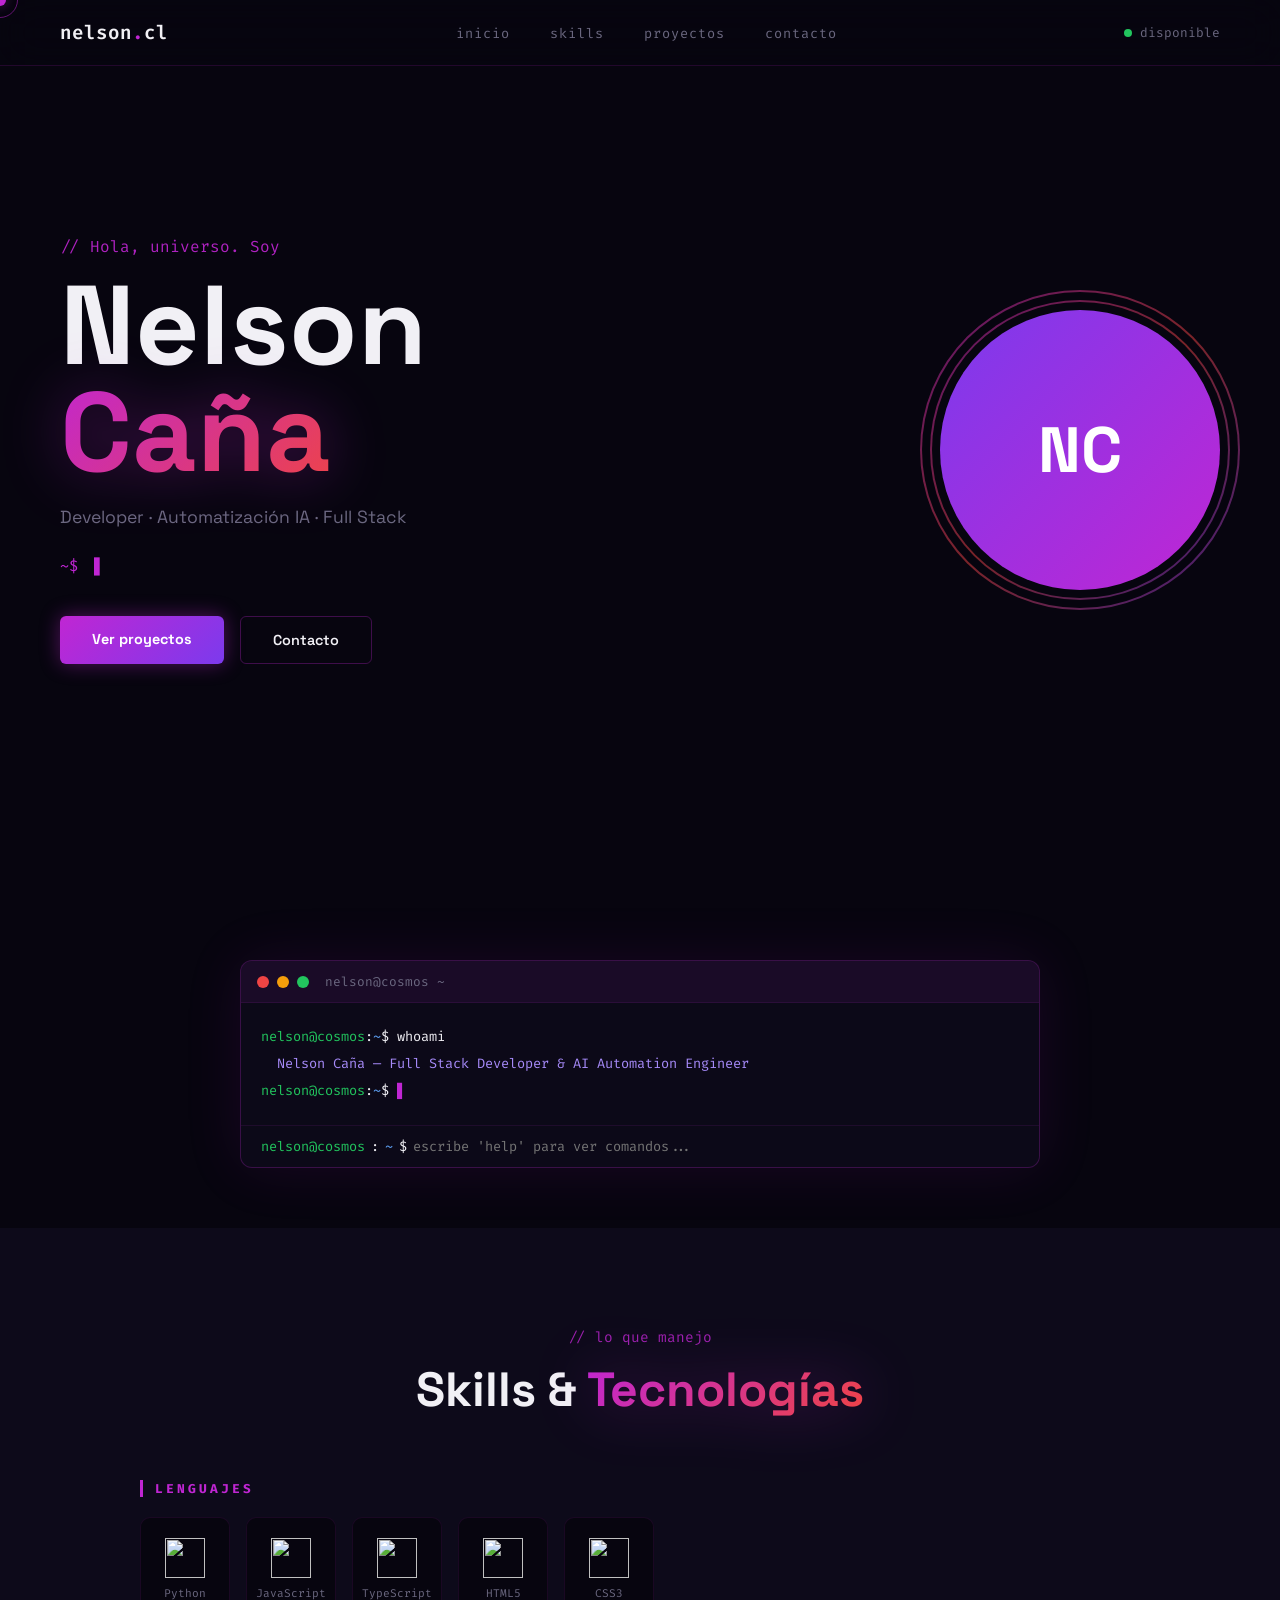
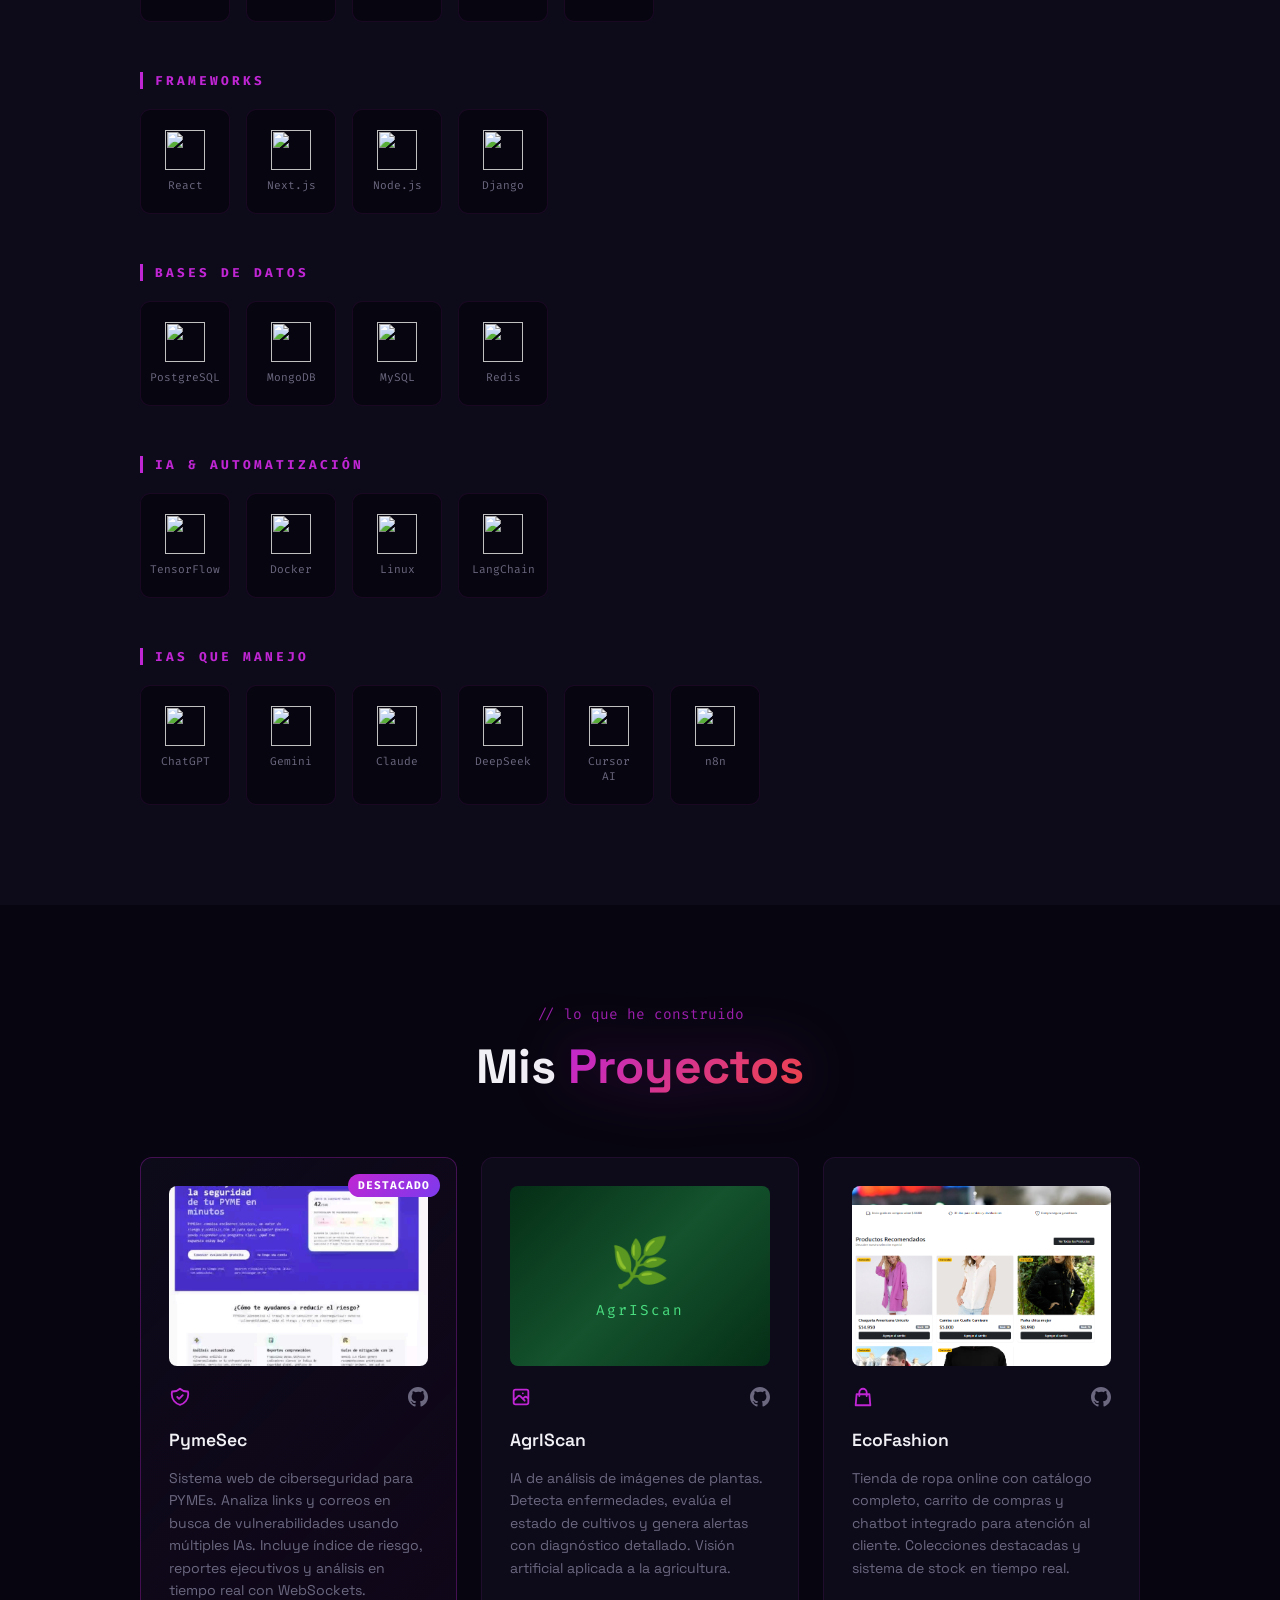
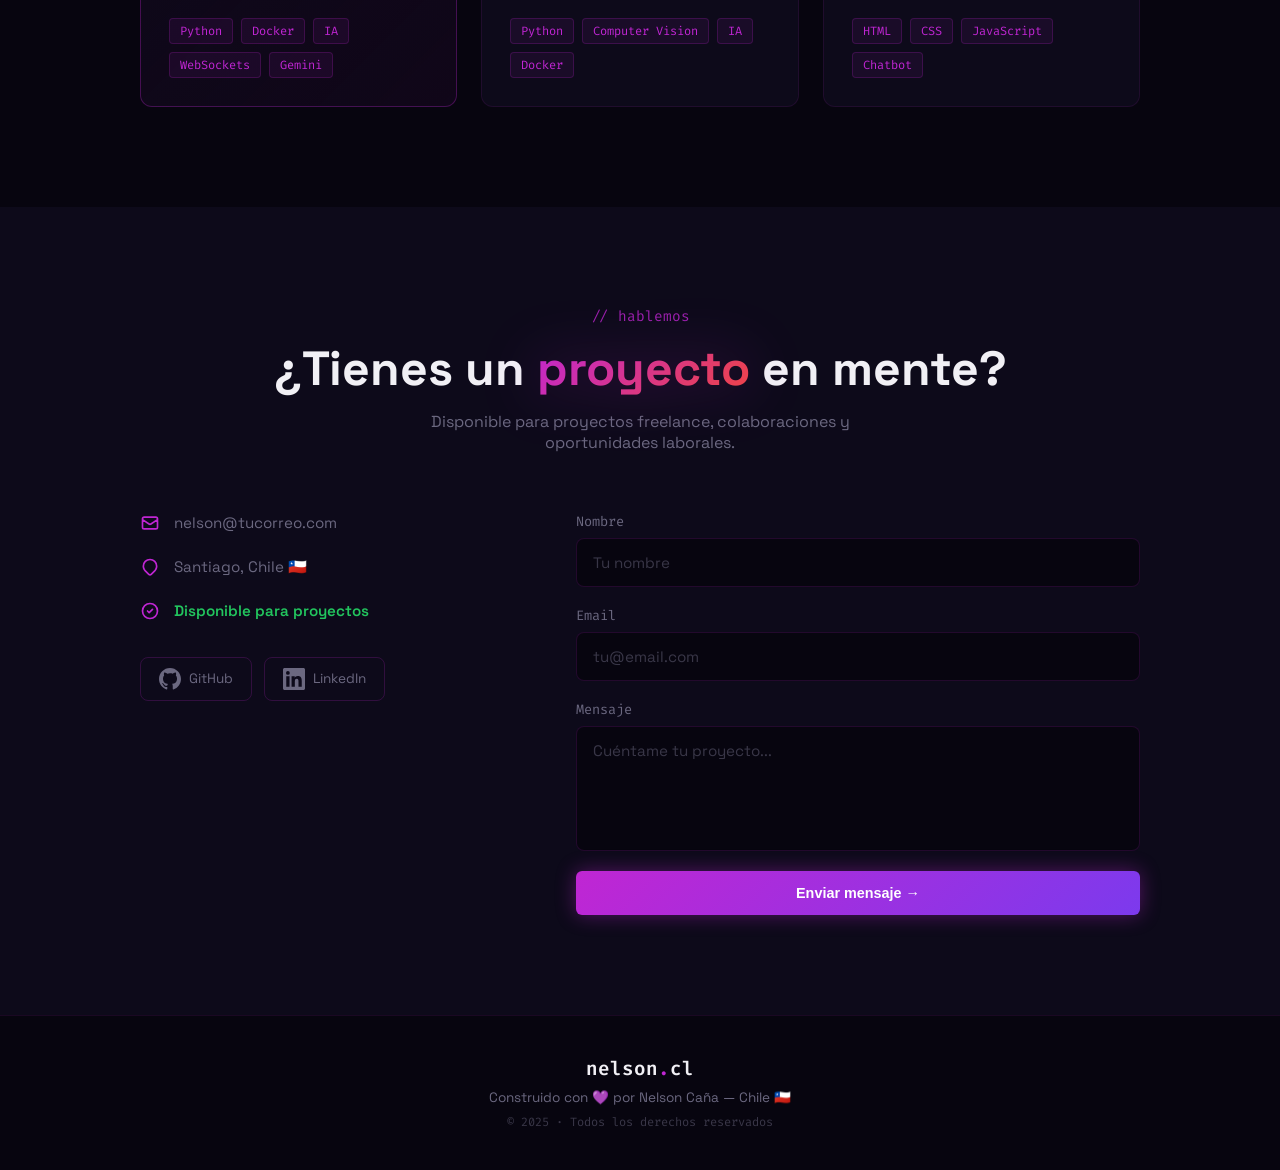
==== index.html @ f606e5f4 "añadí sección de IAs" ====
<!DOCTYPE html>
<html lang="es">
<head>
  <meta charset="UTF-8">
  <meta name="viewport" content="width=device-width, initial-scale=1.0">
  <title>Nelson Caña | Developer</title>
  <link rel="stylesheet" href="style.css">
  <link rel="preconnect" href="https://fonts.googleapis.com">
  <link href="https://fonts.googleapis.com/css2?family=Fira+Code:wght@300;400;500;600&family=Space+Grotesk:wght@300;400;600;700&display=swap" rel="stylesheet">
  <!-- Three.js para partículas 3D -->
  <script src="https://cdnjs.cloudflare.com/ajax/libs/three.js/r128/three.min.js"></script>
</head>
<body>

  <!-- CURSOR PERSONALIZADO -->
  <div id="cursor"></div>
  <div id="cursor-follower"></div>

  <!-- CANVAS 3D FONDO -->
  <canvas id="bg-canvas"></canvas>

  <!-- NAVBAR -->
  <nav id="navbar">
    <span class="logo">nelson<span class="accent">.</span>cl</span>
    <ul>
      <li><a href="#inicio">inicio</a></li>
      <li><a href="#skills">skills</a></li>
      <li><a href="#proyectos">proyectos</a></li>
      <li><a href="#contacto">contacto</a></li>
    </ul>
    <div class="nav-status">
      <span class="status-dot"></span>
      <span>disponible</span>
    </div>
  </nav>

  <!-- HERO -->
  <section id="inicio">
    <div class="hero-content">
      <p class="saludo">// Hola, universo. Soy</p>
      <h1>Nelson<br><span class="highlight">Caña</span></h1>
      <p class="descripcion">Developer · Automatización IA · Full Stack</p>
      <div class="terminal-text">
        <span class="prompt">~$</span>
        <span id="typed"></span>
        <span class="cursor-blink">▋</span>
      </div>
      <div class="hero-btns">
        <a href="#proyectos" class="btn-primary">Ver proyectos</a>
        <a href="#contacto" class="btn-secondary">Contacto</a>
      </div>
    </div>
    <div class="hero-visual">
      <div class="foto-container">
        <div class="foto-ring"></div>
        <div class="foto-ring ring2"></div>
        <img src="foto.jpg" alt="Nelson Caña" class="foto-perfil" onerror="this.style.display='none'; document.querySelector('.foto-placeholder').style.display='flex'">
        <div class="foto-placeholder">NC</div>
      </div>
    </div>
  </section>

  <!-- TERMINAL -->
  <section id="terminal-section">
    <div class="terminal-window">
      <div class="terminal-bar">
        <span class="t-btn red"></span>
        <span class="t-btn yellow"></span>
        <span class="t-btn green"></span>
        <span class="t-title">nelson@cosmos ~ </span>
      </div>
      <div class="terminal-body" id="terminal-output">
        <p><span class="t-green">nelson@cosmos</span><span class="t-white">:</span><span class="t-blue">~</span><span class="t-white">$</span> whoami</p>
        <p class="t-response">Nelson Caña — Full Stack Developer & AI Automation Engineer</p>
        <p><span class="t-green">nelson@cosmos</span><span class="t-white">:</span><span class="t-blue">~</span><span class="t-white">$</span> <span id="terminal-typed"></span><span class="cursor-blink">▋</span></p>
      </div>
      <div class="terminal-input-row">
        <span class="t-green">nelson@cosmos</span><span class="t-white">:</span><span class="t-blue">~</span><span class="t-white">$</span>
        <input type="text" id="terminal-input" placeholder="escribe 'help' para ver comandos..." autocomplete="off">
      </div>
    </div>
  </section>

  <!-- SKILLS -->
  <section id="skills">
    <div class="section-header">
      <p class="section-tag">// lo que manejo</p>
      <h2>Skills & <span class="highlight">Tecnologías</span></h2>
    </div>
    <div class="skills-container">
      <div class="skill-category">
        <h3>Lenguajes</h3>
        <div class="skills-grid">
          <div class="skill-item"><img src="https://cdn.jsdelivr.net/gh/devicons/devicon/icons/python/python-original.svg"><span>Python</span></div>
          <div class="skill-item"><img src="https://cdn.jsdelivr.net/gh/devicons/devicon/icons/javascript/javascript-original.svg"><span>JavaScript</span></div>
          <div class="skill-item"><img src="https://cdn.jsdelivr.net/gh/devicons/devicon/icons/typescript/typescript-original.svg"><span>TypeScript</span></div>
          <div class="skill-item"><img src="https://cdn.jsdelivr.net/gh/devicons/devicon/icons/html5/html5-original.svg"><span>HTML5</span></div>
          <div class="skill-item"><img src="https://cdn.jsdelivr.net/gh/devicons/devicon/icons/css3/css3-original.svg"><span>CSS3</span></div>
        </div>
      </div>
      <div class="skill-category">
        <h3>Frameworks</h3>
        <div class="skills-grid">
          <div class="skill-item"><img src="https://cdn.jsdelivr.net/gh/devicons/devicon/icons/react/react-original.svg"><span>React</span></div>
          <div class="skill-item"><img src="https://cdn.jsdelivr.net/gh/devicons/devicon/icons/nextjs/nextjs-original.svg"><span>Next.js</span></div>
          <div class="skill-item"><img src="https://cdn.jsdelivr.net/gh/devicons/devicon/icons/nodejs/nodejs-original.svg"><span>Node.js</span></div>
          <div class="skill-item"><img src="https://cdn.jsdelivr.net/gh/devicons/devicon/icons/django/django-plain.svg"><span>Django</span></div>
        </div>
      </div>
      <div class="skill-category">
        <h3>Bases de Datos</h3>
        <div class="skills-grid">
          <div class="skill-item"><img src="https://cdn.jsdelivr.net/gh/devicons/devicon/icons/postgresql/postgresql-original.svg"><span>PostgreSQL</span></div>
          <div class="skill-item"><img src="https://cdn.jsdelivr.net/gh/devicons/devicon/icons/mongodb/mongodb-original.svg"><span>MongoDB</span></div>
          <div class="skill-item"><img src="https://cdn.jsdelivr.net/gh/devicons/devicon/icons/mysql/mysql-original.svg"><span>MySQL</span></div>
          <div class="skill-item"><img src="https://cdn.jsdelivr.net/gh/devicons/devicon/icons/redis/redis-original.svg"><span>Redis</span></div>
        </div>
      </div>
      <div class="skill-category">
        <h3>IA & Automatización</h3>
        <div class="skills-grid">
          <div class="skill-item">
            <img src="https://cdn.jsdelivr.net/gh/devicons/devicon/icons/tensorflow/tensorflow-original.svg">
            <span>TensorFlow</span>
          </div>
          <div class="skill-item">
            <img src="https://cdn.jsdelivr.net/gh/devicons/devicon/icons/docker/docker-original.svg">
            <span>Docker</span>
          </div>
          <div class="skill-item">
            <img src="https://cdn.jsdelivr.net/gh/devicons/devicon/icons/linux/linux-original.svg">
            <span>Linux</span>
          </div>
          <div class="skill-item">
            <img src="https://cdn.jsdelivr.net/gh/devicons/devicon/icons/python/python-original.svg">
            <span>LangChain</span>
          </div>
        </div>
      </div>

      <div class="skill-category">
        <h3>IAs que manejo</h3>
        <div class="skills-grid">
          <div class="skill-item">
            <img src="https://upload.wikimedia.org/wikipedia/commons/0/04/ChatGPT_logo.svg">
            <span>ChatGPT</span>
          </div>
          <div class="skill-item">
            <img src="https://upload.wikimedia.org/wikipedia/commons/8/8a/Google_Gemini_logo.svg">
            <span>Gemini</span>
          </div>
          <div class="skill-item">
            <img src="https://upload.wikimedia.org/wikipedia/commons/7/78/Anthropic_logo.svg">
            <span>Claude</span>
          </div>
          <div class="skill-item">
            <img src="https://upload.wikimedia.org/wikipedia/commons/e/ec/DeepSeek_logo.svg">
            <span>DeepSeek</span>
          </div>
          <div class="skill-item">
            <img src="https://cdn.jsdelivr.net/gh/devicons/devicon/icons/python/python-original.svg">
            <span>Cursor AI</span>
          </div>
          <div class="skill-item">
            <img src="https://cdn.jsdelivr.net/gh/devicons/devicon/icons/python/python-original.svg">
            <span>n8n</span>
          </div>
        </div>
      </div>
    </div>
  </section>

  <!-- PROYECTOS -->
  <section id="proyectos">
    <div class="section-header">
      <p class="section-tag">// lo que he construido</p>
      <h2>Mis <span class="highlight">Proyectos</span></h2>
    </div>
    <div class="proyectos-grid">

      <!-- PYMESEC -->
      <div class="proyecto-card featured">
        <div class="proyecto-preview">
          <img src="pymesec.png" alt="PymeSec preview">
          <div class="preview-overlay">
            <span>🔒 Ciberseguridad · IA</span>
          </div>
        </div>
        <div class="proyecto-badge">Destacado</div>
        <div class="proyecto-top">
          <div class="proyecto-icons">
            <svg xmlns="http://www.w3.org/2000/svg" width="22" height="22" fill="none" viewBox="0 0 24 24" stroke="currentColor"><path stroke-linecap="round" stroke-linejoin="round" stroke-width="2" d="M9 12l2 2 4-4m5.618-4.016A11.955 11.955 0 0112 2.944a11.955 11.955 0 01-8.618 3.04A12.02 12.02 0 003 9c0 5.591 3.824 10.29 9 11.622 5.176-1.332 9-6.03 9-11.622 0-1.042-.133-2.052-.382-3.016z"/></svg>
          </div>
          <div class="proyecto-links">
            <a href="https://github.com/NelsonCana/Proyecto-PYME-s-Final" target="_blank" title="GitHub">
              <svg xmlns="http://www.w3.org/2000/svg" width="20" height="20" fill="currentColor" viewBox="0 0 24 24"><path d="M12 0C5.37 0 0 5.37 0 12c0 5.3 3.438 9.8 8.205 11.385.6.113.82-.258.82-.577v-2.165c-3.338.726-4.033-1.416-4.033-1.416-.546-1.387-1.333-1.756-1.333-1.756-1.089-.745.083-.729.083-.729 1.205.084 1.839 1.237 1.839 1.237 1.07 1.834 2.807 1.304 3.492.997.107-.775.418-1.305.762-1.604-2.665-.305-5.467-1.334-5.467-5.931 0-1.311.469-2.381 1.236-3.221-.124-.303-.535-1.524.117-3.176 0 0 1.008-.322 3.301 1.23A11.509 11.509 0 0112 5.803c1.02.005 2.047.138 3.006.404 2.291-1.552 3.297-1.23 3.297-1.23.653 1.653.242 2.874.118 3.176.77.84 1.235 1.911 1.235 3.221 0 4.609-2.807 5.624-5.479 5.929.43.372.823 1.102.823 2.222v3.293c0 .319.192.694.801.576C20.566 21.797 24 17.3 24 12c0-6.63-5.37-12-12-12z"/></svg>
            </a>
          </div>
        </div>
        <h3 class="proyecto-titulo">PymeSec</h3>
        <p class="proyecto-desc">Sistema web de ciberseguridad para PYMEs. Analiza links y correos en busca de vulnerabilidades usando múltiples IAs. Incluye índice de riesgo, reportes ejecutivos y análisis en tiempo real con WebSockets.</p>
        <div class="proyecto-tags">
          <span>Python</span>
          <span>Docker</span>
          <span>IA</span>
          <span>WebSockets</span>
          <span>Gemini</span>
        </div>
      </div>

      <!-- AGRISCAN -->
      <div class="proyecto-card">
        <div class="proyecto-preview agriscan-preview">
          <div class="preview-placeholder">
            <span>🌿</span>
            <p>AgrIScan</p>
          </div>
        </div>
        <div class="proyecto-top">
          <div class="proyecto-icons">
            <svg xmlns="http://www.w3.org/2000/svg" width="22" height="22" fill="none" viewBox="0 0 24 24" stroke="currentColor"><path stroke-linecap="round" stroke-linejoin="round" stroke-width="2" d="M4 16l4.586-4.586a2 2 0 012.828 0L16 16m-2-2l1.586-1.586a2 2 0 012.828 0L20 14m-6-6h.01M6 20h12a2 2 0 002-2V6a2 2 0 00-2-2H6a2 2 0 00-2 2v12a2 2 0 002 2z"/></svg>
          </div>
          <div class="proyecto-links">
            <a href="https://github.com/NelsonCana" target="_blank" title="GitHub">
              <svg xmlns="http://www.w3.org/2000/svg" width="20" height="20" fill="currentColor" viewBox="0 0 24 24"><path d="M12 0C5.37 0 0 5.37 0 12c0 5.3 3.438 9.8 8.205 11.385.6.113.82-.258.82-.577v-2.165c-3.338.726-4.033-1.416-4.033-1.416-.546-1.387-1.333-1.756-1.333-1.756-1.089-.745.083-.729.083-.729 1.205.084 1.839 1.237 1.839 1.237 1.07 1.834 2.807 1.304 3.492.997.107-.775.418-1.305.762-1.604-2.665-.305-5.467-1.334-5.467-5.931 0-1.311.469-2.381 1.236-3.221-.124-.303-.535-1.524.117-3.176 0 0 1.008-.322 3.301 1.23A11.509 11.509 0 0112 5.803c1.02.005 2.047.138 3.006.404 2.291-1.552 3.297-1.23 3.297-1.23.653 1.653.242 2.874.118 3.176.77.84 1.235 1.911 1.235 3.221 0 4.609-2.807 5.624-5.479 5.929.43.372.823 1.102.823 2.222v3.293c0 .319.192.694.801.576C20.566 21.797 24 17.3 24 12c0-6.63-5.37-12-12-12z"/></svg>
            </a>
          </div>
        </div>
        <h3 class="proyecto-titulo">AgrIScan</h3>
        <p class="proyecto-desc">IA de análisis de imágenes de plantas. Detecta enfermedades, evalúa el estado de cultivos y genera alertas con diagnóstico detallado. Visión artificial aplicada a la agricultura.</p>
        <div class="proyecto-tags">
          <span>Python</span>
          <span>Computer Vision</span>
          <span>IA</span>
          <span>Docker</span>
        </div>
      </div>

      <!-- FASHION -->
      <div class="proyecto-card">
        <div class="proyecto-preview">
          <img src="fashion.png" alt="Fashion preview">
          <div class="preview-overlay">
            <span>👗 E-commerce · Chatbot</span>
          </div>
        </div>
        <div class="proyecto-top">
          <div class="proyecto-icons">
            <svg xmlns="http://www.w3.org/2000/svg" width="22" height="22" fill="none" viewBox="0 0 24 24" stroke="currentColor"><path stroke-linecap="round" stroke-linejoin="round" stroke-width="2" d="M16 11V7a4 4 0 00-8 0v4M5 9h14l1 12H4L5 9z"/></svg>
          </div>
          <div class="proyecto-links">
            <a href="https://github.com/Tote240/ECOFASHION_BACKEND" target="_blank" title="GitHub">
              <svg xmlns="http://www.w3.org/2000/svg" width="20" height="20" fill="currentColor" viewBox="0 0 24 24"><path d="M12 0C5.37 0 0 5.37 0 12c0 5.3 3.438 9.8 8.205 11.385.6.113.82-.258.82-.577v-2.165c-3.338.726-4.033-1.416-4.033-1.416-.546-1.387-1.333-1.756-1.333-1.756-1.089-.745.083-.729.083-.729 1.205.084 1.839 1.237 1.839 1.237 1.07 1.834 2.807 1.304 3.492.997.107-.775.418-1.305.762-1.604-2.665-.305-5.467-1.334-5.467-5.931 0-1.311.469-2.381 1.236-3.221-.124-.303-.535-1.524.117-3.176 0 0 1.008-.322 3.301 1.23A11.509 11.509 0 0112 5.803c1.02.005 2.047.138 3.006.404 2.291-1.552 3.297-1.23 3.297-1.23.653 1.653.242 2.874.118 3.176.77.84 1.235 1.911 1.235 3.221 0 4.609-2.807 5.624-5.479 5.929.43.372.823 1.102.823 2.222v3.293c0 .319.192.694.801.576C20.566 21.797 24 17.3 24 12c0-6.63-5.37-12-12-12z"/></svg>
            </a>
          </div>
        </div>
        <h3 class="proyecto-titulo">EcoFashion</h3>
        <p class="proyecto-desc">Tienda de ropa online con catálogo completo, carrito de compras y chatbot integrado para atención al cliente. Colecciones destacadas y sistema de stock en tiempo real.</p>
        <div class="proyecto-tags">
          <span>HTML</span>
          <span>CSS</span>
          <span>JavaScript</span>
          <span>Chatbot</span>
        </div>
      </div>

    </div>
  </section>

  <!-- CONTACTO -->
  <section id="contacto">
    <div class="section-header">
      <p class="section-tag">// hablemos</p>
      <h2>¿Tienes un <span class="highlight">proyecto</span> en mente?</h2>
      <p class="contacto-sub">Disponible para proyectos freelance, colaboraciones y oportunidades laborales.</p>
    </div>
    <div class="contacto-container">
      <div class="contacto-info">
        <div class="contacto-item">
          <svg xmlns="http://www.w3.org/2000/svg" width="20" height="20" fill="none" viewBox="0 0 24 24" stroke="currentColor"><path stroke-linecap="round" stroke-linejoin="round" stroke-width="2" d="M3 8l7.89 5.26a2 2 0 002.22 0L21 8M5 19h14a2 2 0 002-2V7a2 2 0 00-2-2H5a2 2 0 00-2 2v10a2 2 0 002 2z"/></svg>
          <span>nelson@tucorreo.com</span>
        </div>
        <div class="contacto-item">
          <svg xmlns="http://www.w3.org/2000/svg" width="20" height="20" fill="none" viewBox="0 0 24 24" stroke="currentColor"><path stroke-linecap="round" stroke-linejoin="round" stroke-width="2" d="M17.657 16.657L13.414 20.9a1.998 1.998 0 01-2.827 0l-4.244-4.243a8 8 0 1111.314 0z"/></svg>
          <span>Santiago, Chile 🇨🇱</span>
        </div>
        <div class="contacto-item">
          <svg xmlns="http://www.w3.org/2000/svg" width="20" height="20" fill="none" viewBox="0 0 24 24" stroke="currentColor"><path stroke-linecap="round" stroke-linejoin="round" stroke-width="2" d="M9 12l2 2 4-4m6 2a9 9 0 11-18 0 9 9 0 0118 0z"/></svg>
          <span class="disponible">Disponible para proyectos</span>
        </div>
        <div class="redes-sociales">
          <a href="https://github.com/NelsonCana" target="_blank" class="red-social">
            <svg xmlns="http://www.w3.org/2000/svg" width="22" height="22" fill="currentColor" viewBox="0 0 24 24"><path d="M12 0C5.37 0 0 5.37 0 12c0 5.3 3.438 9.8 8.205 11.385.6.113.82-.258.82-.577v-2.165c-3.338.726-4.033-1.416-4.033-1.416-.546-1.387-1.333-1.756-1.333-1.756-1.089-.745.083-.729.083-.729 1.205.084 1.839 1.237 1.839 1.237 1.07 1.834 2.807 1.304 3.492.997.107-.775.418-1.305.762-1.604-2.665-.305-5.467-1.334-5.467-5.931 0-1.311.469-2.381 1.236-3.221-.124-.303-.535-1.524.117-3.176 0 0 1.008-.322 3.301 1.23A11.509 11.509 0 0 1 12 5.803c1.02.005 2.047.138 3.006.404 2.291-1.552 3.297-1.23 3.297-1.23.653 1.653.242 2.874.118 3.176.77.84 1.235 1.911 1.235 3.221 0 4.609-2.807 5.624-5.479 5.929.43.372.823 1.102.823 2.222v3.293c0 .319.192.694.801.576C20.566 21.797 24 17.3 24 12c0-6.63-5.37-12-12-12z"/></svg>
            GitHub
          </a>
          <a href="https://www.linkedin.com/in/nelson-caña" target="_blank" class="red-social">
            <svg xmlns="http://www.w3.org/2000/svg" width="22" height="22" fill="currentColor" viewBox="0 0 24 24"><path d="M20.447 20.452h-3.554v-5.569c0-1.328-.027-3.037-1.852-3.037-1.853 0-2.136 1.445-2.136 2.939v5.667H9.351V9h3.414v1.561h.046c.477-.9 1.637-1.85 3.37-1.85 3.601 0 4.267 2.37 4.267 5.455v6.286zM5.337 7.433a2.062 2.062 0 0 1-2.063-2.065 2.064 2.064 0 1 1 2.063 2.065zm1.782 13.019H3.555V9h3.564v11.452zM22.225 0H1.771C.792 0 0 .774 0 1.729v20.542C0 23.227.792 24 1.771 24h20.451C23.2 24 24 23.227 24 22.271V1.729C24 .774 23.2 0 22.222 0h.003z"/></svg>
            LinkedIn
          </a>
        </div>
      </div>
      <form class="contacto-form" onsubmit="enviarFormulario(event)">
        <div class="form-group">
          <label>Nombre</label>
          <input type="text" placeholder="Tu nombre" required>
        </div>
        <div class="form-group">
          <label>Email</label>
          <input type="email" placeholder="tu@email.com" required>
        </div>
        <div class="form-group">
          <label>Mensaje</label>
          <textarea placeholder="Cuéntame tu proyecto..." rows="5" required></textarea>
        </div>
        <button type="submit" class="btn-primary">Enviar mensaje →</button>
      </form>
    </div>
  </section>

  <!-- FOOTER -->
  <footer>
    <div class="footer-content">
      <span class="logo">nelson<span class="accent">.</span>cl</span>
      <p>Construido con 💜 por Nelson Caña — Chile 🇨🇱</p>
      <p class="footer-copy">© 2025 · Todos los derechos reservados</p>
    </div>
  </footer>

  <script src="script.js"></script>
</body>
</html>
---- style.css ----
* { margin: 0; padding: 0; box-sizing: border-box; }

:root {
  --bg: #07050f;
  --bg2: #0d0a1a;
  --accent: #c026d3;
  --accent2: #ef4444;
  --accent3: #7c3aed;
  --glow: rgba(192, 38, 211, 0.4);
  --glow2: rgba(239, 68, 68, 0.3);
  --text: #f1f0f5;
  --text-dim: #6b6880;
  --font-code: 'Fira Code', monospace;
  --font-main: 'Space Grotesk', sans-serif;
}

/* CURSOR */
body { cursor: none; }
#cursor {
  width: 12px; height: 12px;
  background: var(--accent);
  border-radius: 50%;
  position: fixed; pointer-events: none; z-index: 9999;
  transform: translate(-50%, -50%);
  transition: transform 0.1s, background 0.3s;
  box-shadow: 0 0 12px var(--glow);
}
#cursor-follower {
  width: 36px; height: 36px;
  border: 1px solid var(--accent);
  border-radius: 50%;
  position: fixed; pointer-events: none; z-index: 9998;
  transform: translate(-50%, -50%);
  transition: all 0.15s ease;
  opacity: 0.5;
}
a:hover ~ #cursor, button:hover ~ #cursor { transform: translate(-50%,-50%) scale(2); }

/* CANVAS 3D */
#bg-canvas {
  position: fixed; top: 0; left: 0;
  width: 100%; height: 100%;
  z-index: 0; pointer-events: none;
}

body {
  background: var(--bg);
  color: var(--text);
  font-family: var(--font-main);
  overflow-x: hidden;
}

/* NAVBAR */
#navbar {
  position: fixed; top: 0; width: 100%;
  padding: 20px 60px;
  display: flex; justify-content: space-between; align-items: center;
  background: rgba(7, 5, 15, 0.8);
  backdrop-filter: blur(20px);
  border-bottom: 1px solid rgba(192, 38, 211, 0.15);
  z-index: 100;
}
.logo {
  font-family: var(--font-code);
  font-size: 1.2rem; color: var(--text); font-weight: 600;
}
.accent { color: var(--accent); }
#navbar ul { list-style: none; display: flex; gap: 40px; }
#navbar ul a {
  color: var(--text-dim); text-decoration: none;
  font-size: 0.85rem; font-family: var(--font-code);
  transition: color 0.3s; letter-spacing: 1px;
}
#navbar ul a:hover { color: var(--accent); }
.nav-status { display: flex; align-items: center; gap: 8px; font-size: 0.8rem; color: var(--text-dim); font-family: var(--font-code); }
.status-dot {
  width: 8px; height: 8px; background: #22c55e;
  border-radius: 50%; animation: pulse-dot 2s infinite;
}
@keyframes pulse-dot {
  0%, 100% { box-shadow: 0 0 0 0 rgba(34,197,94,0.5); }
  50% { box-shadow: 0 0 0 6px rgba(34,197,94,0); }
}

/* HERO */
#inicio {
  min-height: 100vh;
  display: flex; align-items: center; justify-content: space-between;
  padding: 0 60px; position: relative; z-index: 1;
}
.hero-content { max-width: 600px; }
.saludo {
  font-family: var(--font-code); color: var(--accent);
  font-size: 1rem; margin-bottom: 16px; opacity: 0.9;
}
h1 {
  font-size: clamp(3.5rem, 9vw, 7rem);
  font-weight: 700; line-height: 0.95; margin-bottom: 20px;
}
.highlight {
  background: linear-gradient(135deg, var(--accent), var(--accent2));
  -webkit-background-clip: text; -webkit-text-fill-color: transparent;
  background-clip: text;
  filter: drop-shadow(0 0 30px var(--glow));
}
.descripcion { color: var(--text-dim); font-size: 1.1rem; margin-bottom: 28px; }
.terminal-text {
  font-family: var(--font-code); font-size: 0.95rem; color: #a78bfa;
  margin-bottom: 40px; display: flex; align-items: center; gap: 8px;
}
.prompt { color: var(--accent); }
.cursor-blink { animation: blink 1s infinite; color: var(--accent); }
@keyframes blink { 0%,50%{opacity:1} 51%,100%{opacity:0} }
.hero-btns { display: flex; gap: 16px; }
.btn-primary {
  padding: 14px 32px;
  background: linear-gradient(135deg, var(--accent), var(--accent3));
  color: white; text-decoration: none; font-weight: 700;
  font-size: 0.9rem; border-radius: 6px; transition: all 0.3s;
  box-shadow: 0 0 20px var(--glow); border: none; cursor: none;
}
.btn-primary:hover { transform: translateY(-2px); box-shadow: 0 0 40px var(--glow); }
.btn-secondary {
  padding: 14px 32px; background: transparent; color: var(--text);
  text-decoration: none; font-weight: 600; font-size: 0.9rem;
  border-radius: 6px; border: 1px solid rgba(192,38,211,0.3); transition: all 0.3s;
}
.btn-secondary:hover { border-color: var(--accent); color: var(--accent); }

/* FOTO */
.hero-visual { position: relative; display: flex; align-items: center; justify-content: center; }
.foto-container { position: relative; width: 280px; height: 280px; }
.foto-ring {
  position: absolute; inset: -10px; border-radius: 50%;
  border: 2px solid transparent;
  background: linear-gradient(var(--bg), var(--bg)) padding-box,
              linear-gradient(135deg, var(--accent), var(--accent2), var(--accent3)) border-box;
  animation: spin 8s linear infinite;
}
.ring2 { inset: -20px; animation: spin 12s linear infinite reverse; opacity: 0.5; }
@keyframes spin { from{transform:rotate(0deg)} to{transform:rotate(360deg)} }
.foto-perfil {
  width: 280px; height: 280px; border-radius: 50%;
  object-fit: cover; position: relative; z-index: 2;
  border: 3px solid rgba(192,38,211,0.3);
}
.foto-placeholder {
  width: 280px; height: 280px; border-radius: 50%;
  background: linear-gradient(135deg, var(--accent3), var(--accent));
  display: flex; align-items: center; justify-content: center;
  font-size: 4rem; font-weight: 700; color: white;
  position: absolute; top: 0; z-index: 2;
}

/* TERMINAL */
#terminal-section {
  padding: 60px; position: relative; z-index: 1;
  display: flex; justify-content: center;
}
.terminal-window {
  width: 100%; max-width: 800px;
  background: rgba(13, 10, 26, 0.95);
  border: 1px solid rgba(192,38,211,0.25);
  border-radius: 12px; overflow: hidden;
  box-shadow: 0 0 60px rgba(192,38,211,0.1);
}
.terminal-bar {
  background: rgba(192,38,211,0.08);
  padding: 12px 16px; display: flex; align-items: center; gap: 8px;
  border-bottom: 1px solid rgba(192,38,211,0.1);
}
.t-btn { width: 12px; height: 12px; border-radius: 50%; }
.t-btn.red { background: #ef4444; }
.t-btn.yellow { background: #f59e0b; }
.t-btn.green { background: #22c55e; }
.t-title { font-family: var(--font-code); font-size: 0.8rem; color: var(--text-dim); margin-left: 8px; }
.terminal-body { padding: 20px; font-family: var(--font-code); font-size: 0.85rem; line-height: 2; min-height: 120px; }
.t-green { color: #22c55e; }
.t-white { color: var(--text); }
.t-blue { color: #60a5fa; }
.t-response { color: #a78bfa; padding-left: 16px; }
.terminal-input-row {
  display: flex; align-items: center; gap: 6px;
  padding: 12px 20px; border-top: 1px solid rgba(192,38,211,0.1);
  font-family: var(--font-code); font-size: 0.85rem;
}
#terminal-input {
  flex: 1; background: transparent; border: none; outline: none;
  color: var(--text); font-family: var(--font-code); font-size: 0.85rem; cursor: none;
}

/* SKILLS */
#skills { padding: 100px 60px; background: var(--bg2); position: relative; z-index: 1; }
.section-header { text-align: center; margin-bottom: 60px; }
.section-tag { font-family: var(--font-code); color: var(--accent); font-size: 0.9rem; margin-bottom: 12px; opacity: 0.8; }
.section-header h2 { font-size: clamp(2rem, 5vw, 3rem); font-weight: 700; }
.skills-container { display: flex; flex-direction: column; gap: 50px; max-width: 1000px; margin: 0 auto; }
.skill-category h3 {
  font-family: var(--font-code); color: var(--accent); font-size: 0.8rem;
  margin-bottom: 20px; text-transform: uppercase; letter-spacing: 3px;
  border-left: 3px solid var(--accent); padding-left: 12px;
}
.skills-grid { display: flex; flex-wrap: wrap; gap: 16px; }
.skill-item {
  display: flex; flex-direction: column; align-items: center; gap: 8px;
  padding: 20px; background: var(--bg);
  border: 1px solid rgba(192,38,211,0.1);
  border-radius: 10px; width: 90px; transition: all 0.3s; cursor: none;
}
.skill-item:hover {
  border-color: var(--accent); transform: translateY(-6px);
  box-shadow: 0 8px 30px var(--glow);
}
.skill-item img { width: 40px; height: 40px; }
.skill-item span { font-size: 0.7rem; color: var(--text-dim); font-family: var(--font-code); text-align: center; }

/* PROYECTOS */
#proyectos { padding: 100px 60px; background: var(--bg); position: relative; z-index: 1; }
.proyectos-grid { display: grid; grid-template-columns: repeat(auto-fill, minmax(300px, 1fr)); gap: 24px; max-width: 1000px; margin: 0 auto; }
.proyecto-card {
  background: var(--bg2); border: 1px solid rgba(192,38,211,0.1);
  border-radius: 12px; padding: 28px; display: flex; flex-direction: column; gap: 16px; transition: all 0.3s;
}
.proyecto-card:hover { border-color: var(--accent); transform: translateY(-6px); box-shadow: 0 12px 40px var(--glow); }
.proyecto-top { display: flex; justify-content: space-between; align-items: center; }
.proyecto-icons svg { color: var(--accent); }
.proyecto-links { display: flex; gap: 14px; }
.proyecto-links a { color: var(--text-dim); transition: color 0.3s; }
.proyecto-links a:hover { color: var(--accent); }
.proyecto-titulo { font-size: 1.1rem; font-weight: 600; }
.proyecto-desc { font-size: 0.88rem; color: var(--text-dim); line-height: 1.6; flex: 1; }
.proyecto-tags { display: flex; flex-wrap: wrap; gap: 8px; }
.proyecto-tags span {
  font-family: var(--font-code); font-size: 0.75rem; color: var(--accent);
  background: rgba(192,38,211,0.08); padding: 4px 10px;
  border-radius: 4px; border: 1px solid rgba(192,38,211,0.2);
}
.proyecto-coming { display: flex; align-items: center; justify-content: center; border-style: dashed !important; min-height: 200px; }
.coming-soon { text-align: center; display: flex; flex-direction: column; gap: 8px; }
.coming-soon span { font-size: 2rem; }
.coming-soon p { color: var(--text-dim); font-weight: 600; }
.coming-soon small { color: var(--text-dim); font-family: var(--font-code); font-size: 0.8rem; opacity: 0.6; }

/* CONTACTO */
#contacto { padding: 100px 60px; background: var(--bg2); position: relative; z-index: 1; }
.contacto-sub { color: var(--text-dim); font-size: 1rem; margin-top: 12px; max-width: 500px; margin-left: auto; margin-right: auto; }
.contacto-container { display: grid; grid-template-columns: 1fr 1.5fr; gap: 60px; max-width: 1000px; margin: 60px auto 0; }
.contacto-info { display: flex; flex-direction: column; gap: 24px; }
.contacto-item { display: flex; align-items: center; gap: 14px; color: var(--text-dim); font-size: 0.95rem; }
.contacto-item svg { color: var(--accent); flex-shrink: 0; }
.disponible { color: #22c55e !important; font-weight: 600; }
.redes-sociales { display: flex; gap: 12px; margin-top: 12px; }
.red-social {
  display: flex; align-items: center; gap: 8px; padding: 10px 18px;
  border: 1px solid rgba(192,38,211,0.2); border-radius: 8px;
  color: var(--text-dim); text-decoration: none; font-size: 0.85rem; transition: all 0.3s;
}
.red-social:hover { border-color: var(--accent); color: var(--accent); box-shadow: 0 0 20px var(--glow); }
.contacto-form { display: flex; flex-direction: column; gap: 20px; }
.form-group { display: flex; flex-direction: column; gap: 8px; }
.form-group label { font-size: 0.85rem; color: var(--text-dim); font-family: var(--font-code); }
.form-group input, .form-group textarea {
  background: var(--bg); border: 1px solid rgba(192,38,211,0.15);
  border-radius: 8px; padding: 14px 16px; color: var(--text);
  font-family: var(--font-main); font-size: 0.95rem; transition: border-color 0.3s; resize: none;
}
.form-group input:focus, .form-group textarea:focus { outline: none; border-color: var(--accent); box-shadow: 0 0 12px var(--glow); }
.form-group input::placeholder, .form-group textarea::placeholder { color: var(--text-dim); opacity: 0.5; }

/* FOOTER */
footer { padding: 40px 60px; background: var(--bg); border-top: 1px solid rgba(192,38,211,0.1); position: relative; z-index: 1; }
.footer-content { max-width: 1000px; margin: 0 auto; display: flex; flex-direction: column; align-items: center; gap: 8px; text-align: center; }
.footer-content p { color: var(--text-dim); font-size: 0.85rem; }
.footer-copy { font-family: var(--font-code); font-size: 0.75rem !important; opacity: 0.5; }

/* SCROLL REVEAL */
.reveal { opacity: 0; transform: translateY(40px); transition: all 0.7s cubic-bezier(0.16, 1, 0.3, 1); }
.reveal.visible { opacity: 1; transform: translateY(0); }

/* PROYECTO PREVIEW */
.proyecto-preview {
  position: relative;
  width: 100%;
  height: 180px;
  border-radius: 8px;
  overflow: hidden;
  margin-bottom: 4px;
}

.proyecto-preview img {
  width: 100%; height: 100%;
  object-fit: cover;
  transition: transform 0.4s ease;
}

.proyecto-card:hover .proyecto-preview img {
  transform: scale(1.05);
}

.preview-overlay {
  position: absolute; inset: 0;
  background: linear-gradient(to top, rgba(7,5,15,0.9) 0%, transparent 60%);
  display: flex; align-items: flex-end; padding: 12px;
  opacity: 0; transition: opacity 0.3s;
}

.proyecto-card:hover .preview-overlay {
  opacity: 1;
}

.preview-overlay span {
  font-family: var(--font-code);
  font-size: 0.75rem; color: var(--accent);
}

/* AGRISCAN placeholder */
.agriscan-preview {
  background: linear-gradient(135deg, #052e16, #14532d, #052e16);
  display: flex; align-items: center; justify-content: center;
}

.preview-placeholder {
  text-align: center; display: flex; flex-direction: column;
  align-items: center; gap: 8px;
}

.preview-placeholder span { font-size: 3rem; }
.preview-placeholder p {
  font-family: var(--font-code); color: #4ade80;
  font-size: 0.9rem; letter-spacing: 2px;
}

/* CARD DESTACADA */
.proyecto-card.featured {
  border-color: rgba(192, 38, 211, 0.3);
  background: linear-gradient(135deg, var(--bg2), rgba(192,38,211,0.05));
  position: relative;
}

.proyecto-badge {
  position: absolute; top: 16px; right: 16px;
  background: linear-gradient(135deg, var(--accent), var(--accent3));
  color: white; font-size: 0.7rem; font-weight: 700;
  padding: 4px 10px; border-radius: 20px;
  font-family: var(--font-code); letter-spacing: 1px;
  text-transform: uppercase;
}
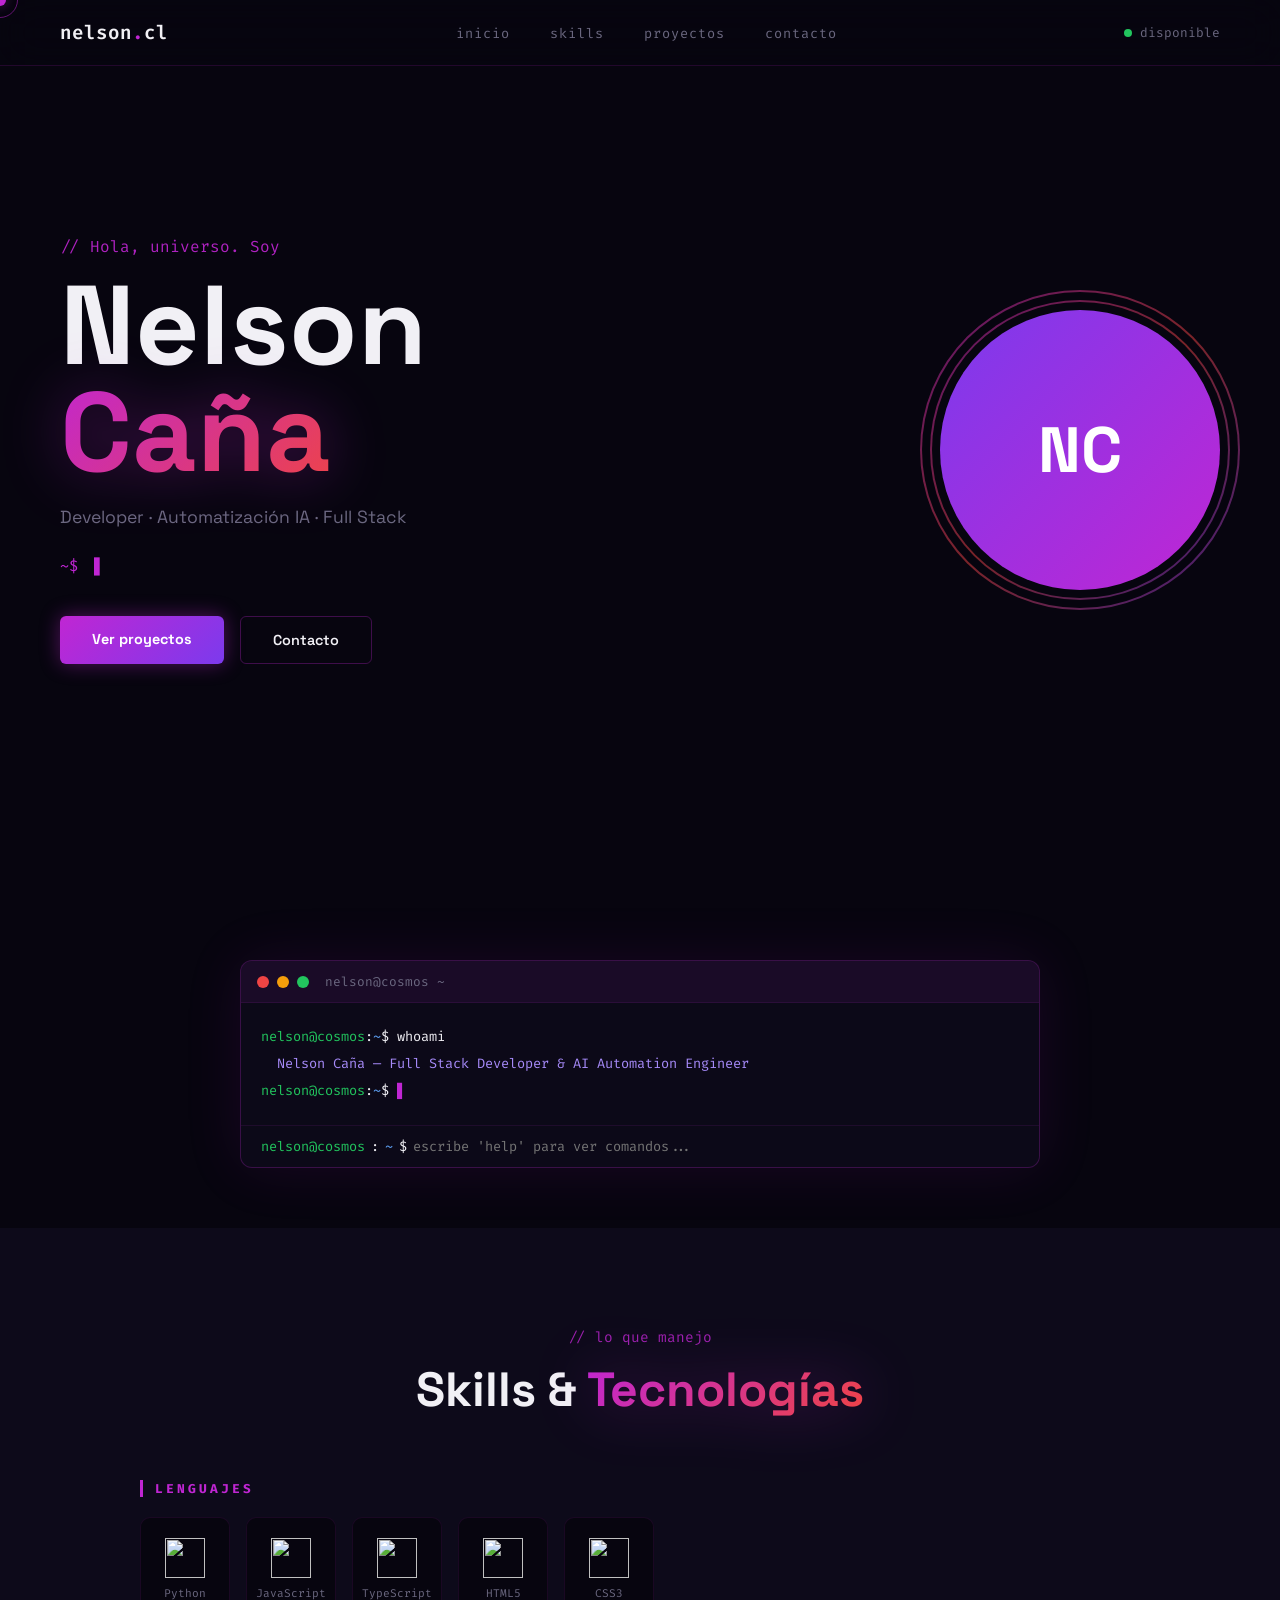
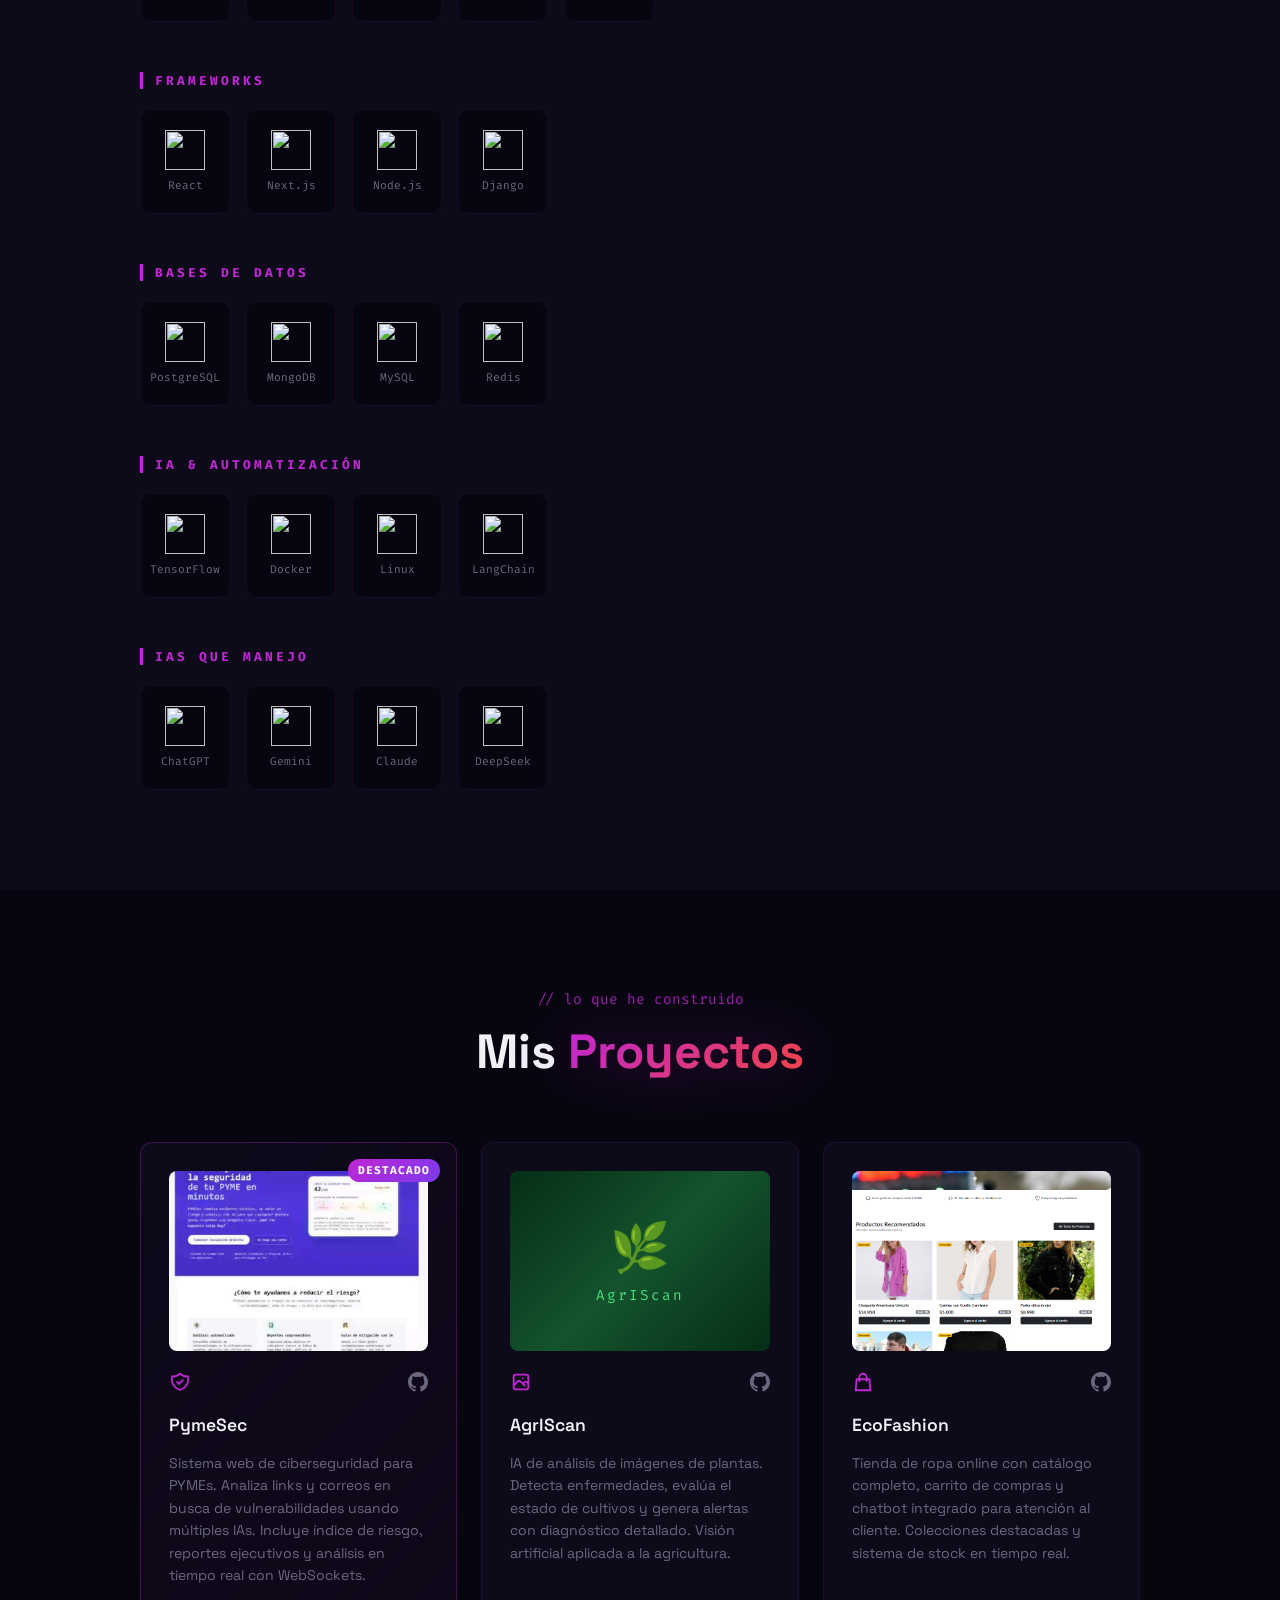
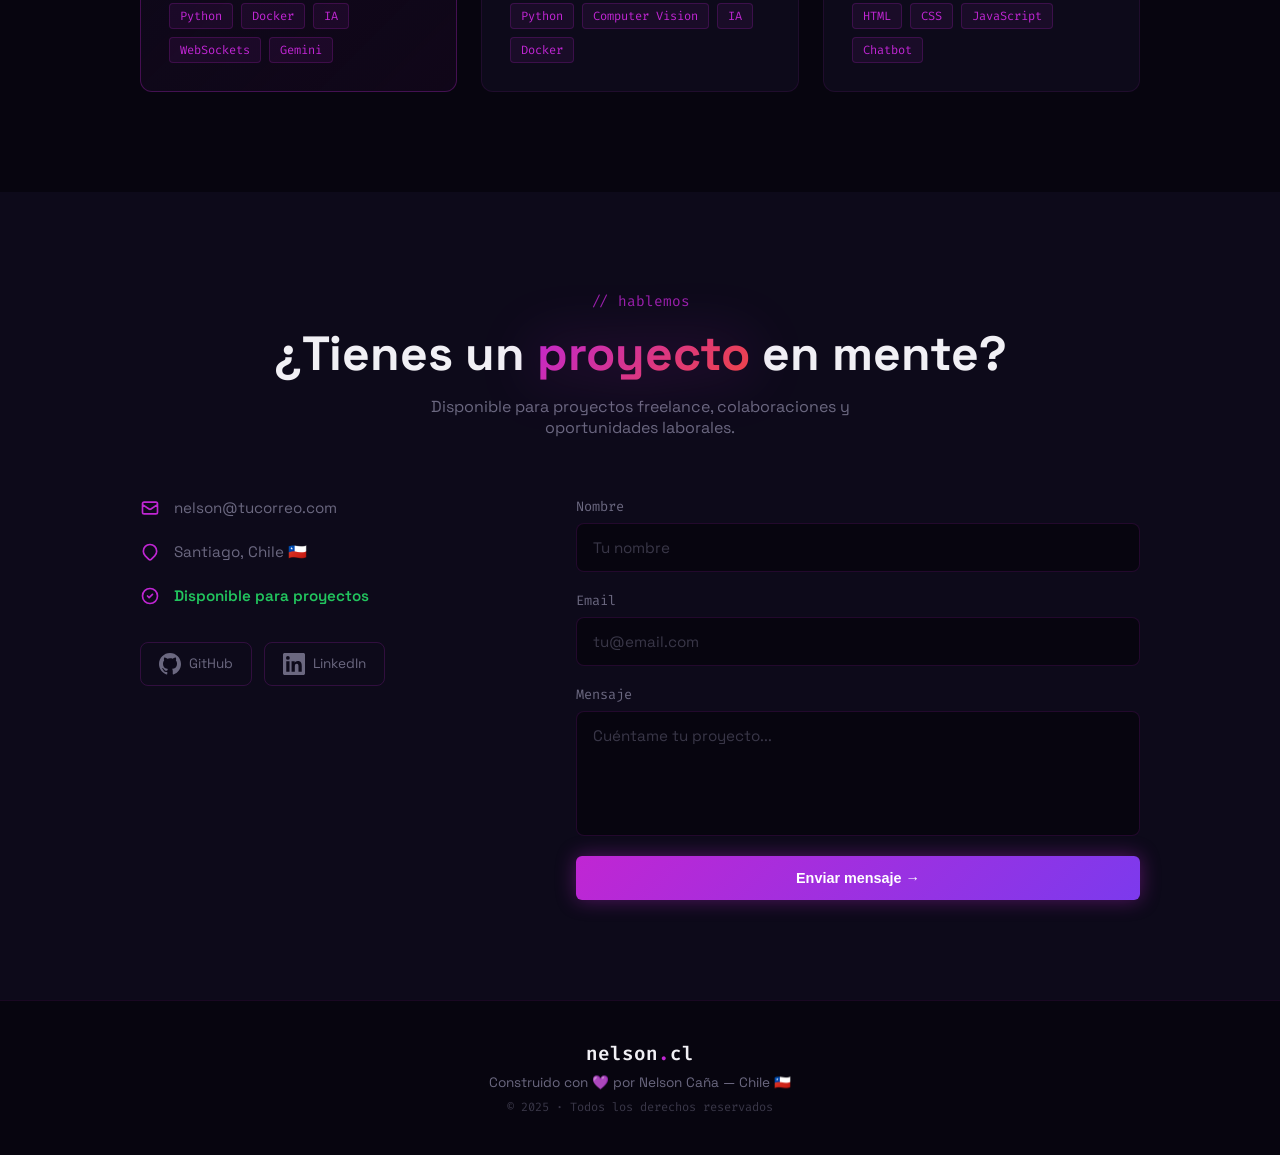
==== commit f63188d8: "eliminé herramientas que no manejo" ====
--- a/index.html
+++ b/index.html
@@ -157,14 +157,6 @@
             <img src="https://upload.wikimedia.org/wikipedia/commons/e/ec/DeepSeek_logo.svg">
             <span>DeepSeek</span>
           </div>
-          <div class="skill-item">
-            <img src="https://cdn.jsdelivr.net/gh/devicons/devicon/icons/python/python-original.svg">
-            <span>Cursor AI</span>
-          </div>
-          <div class="skill-item">
-            <img src="https://cdn.jsdelivr.net/gh/devicons/devicon/icons/python/python-original.svg">
-            <span>n8n</span>
-          </div>
         </div>
       </div>
     </div>
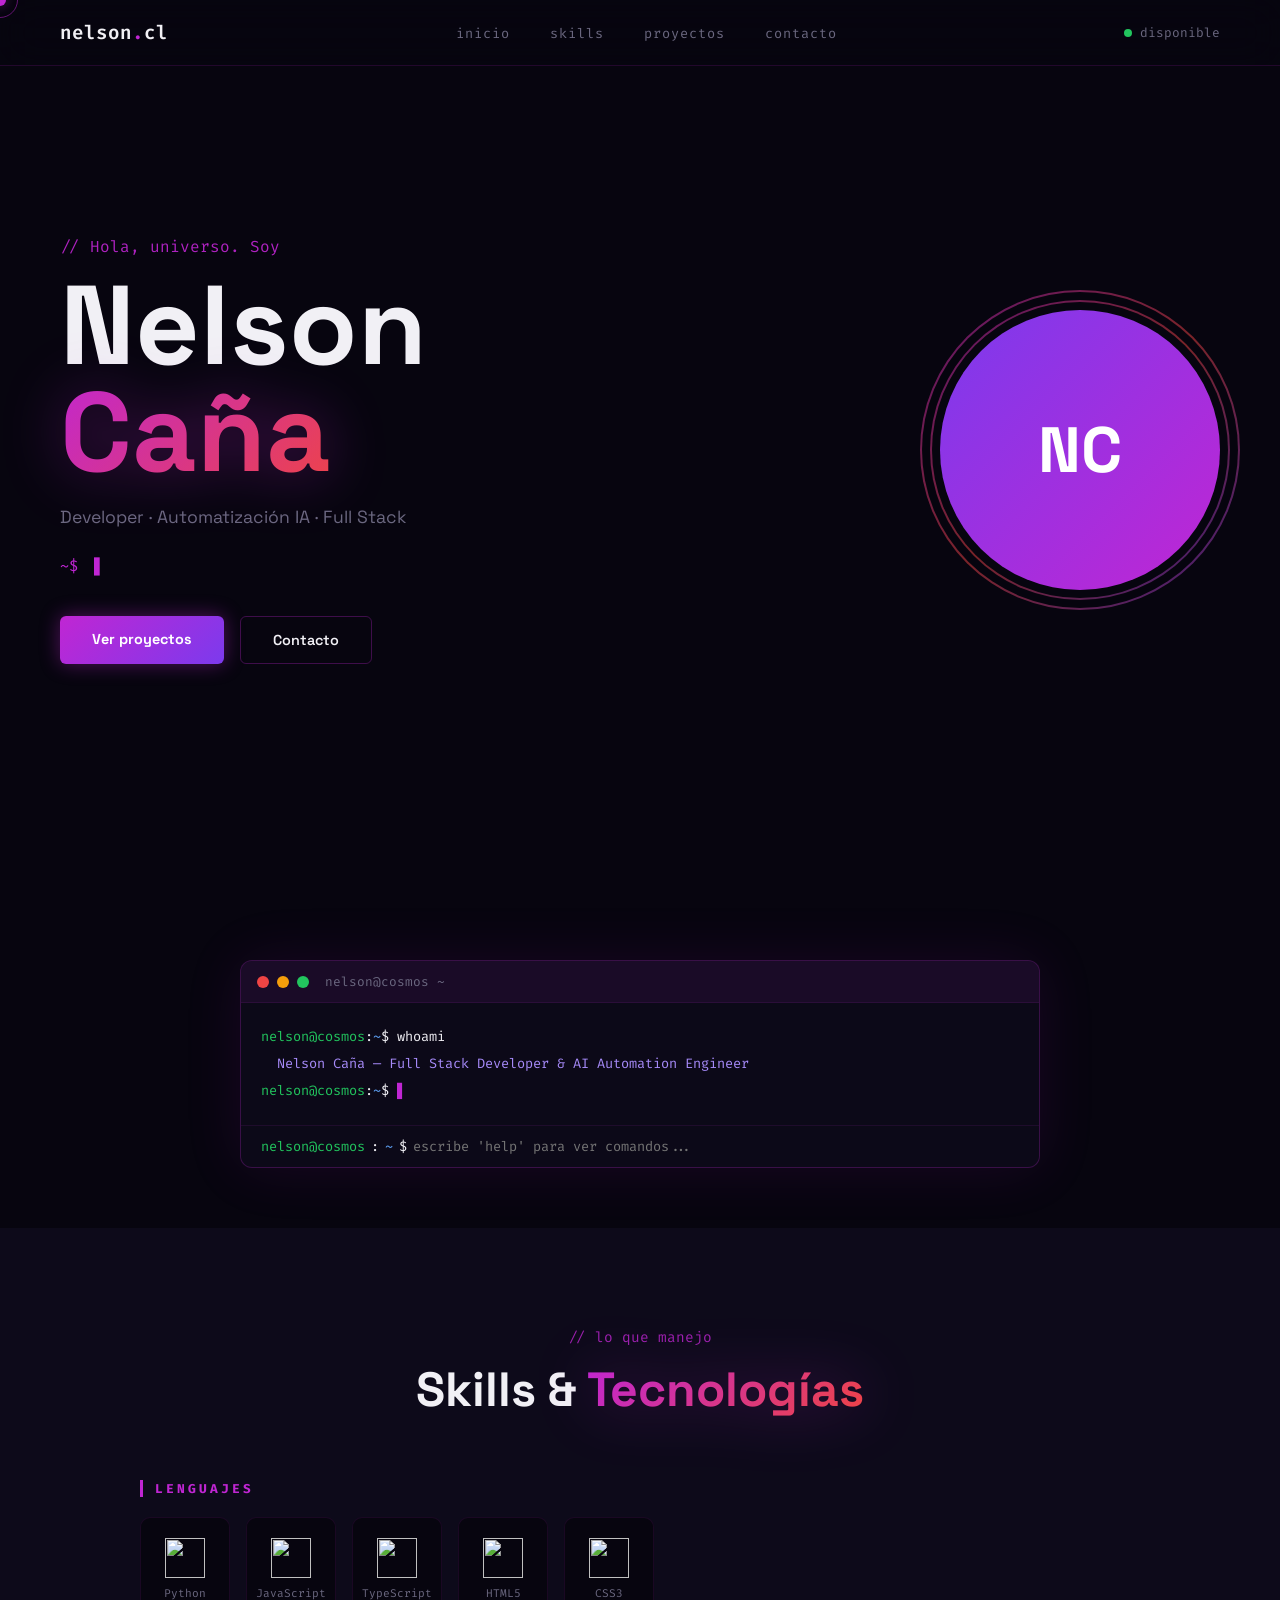
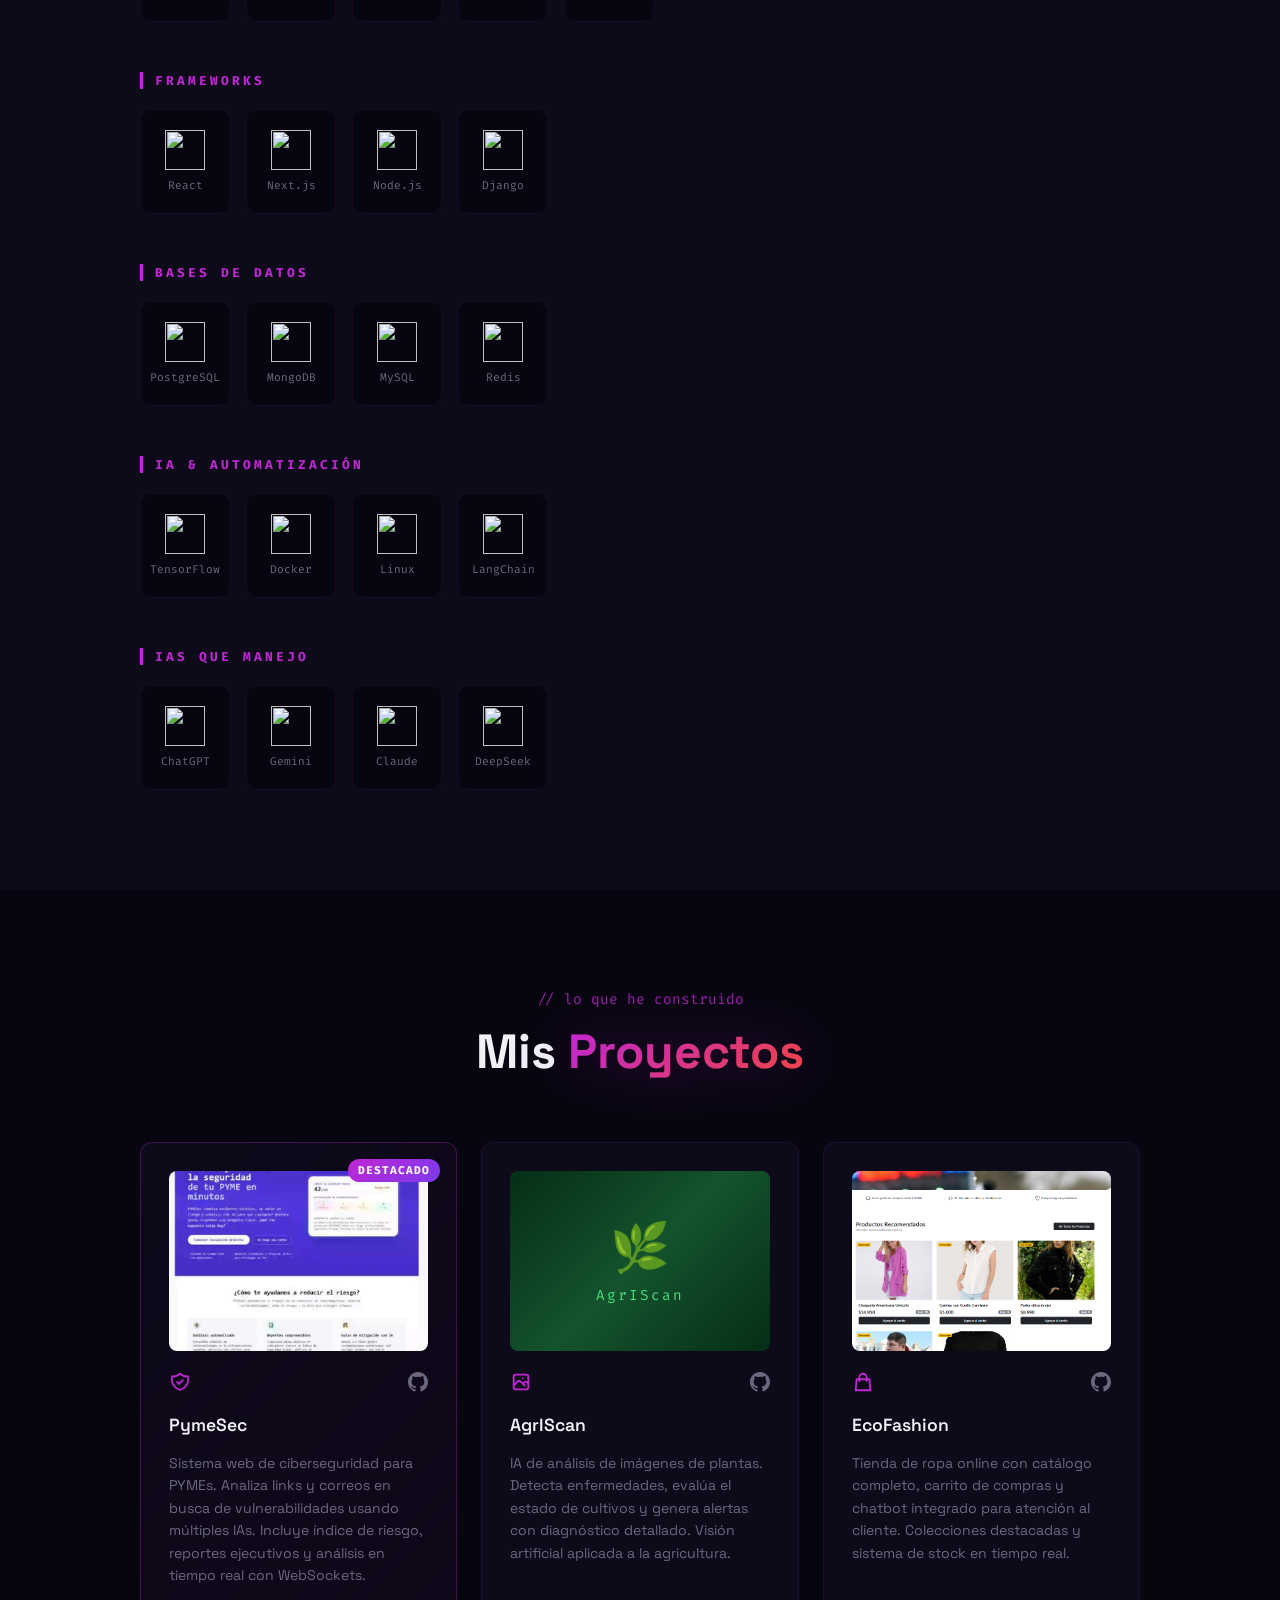
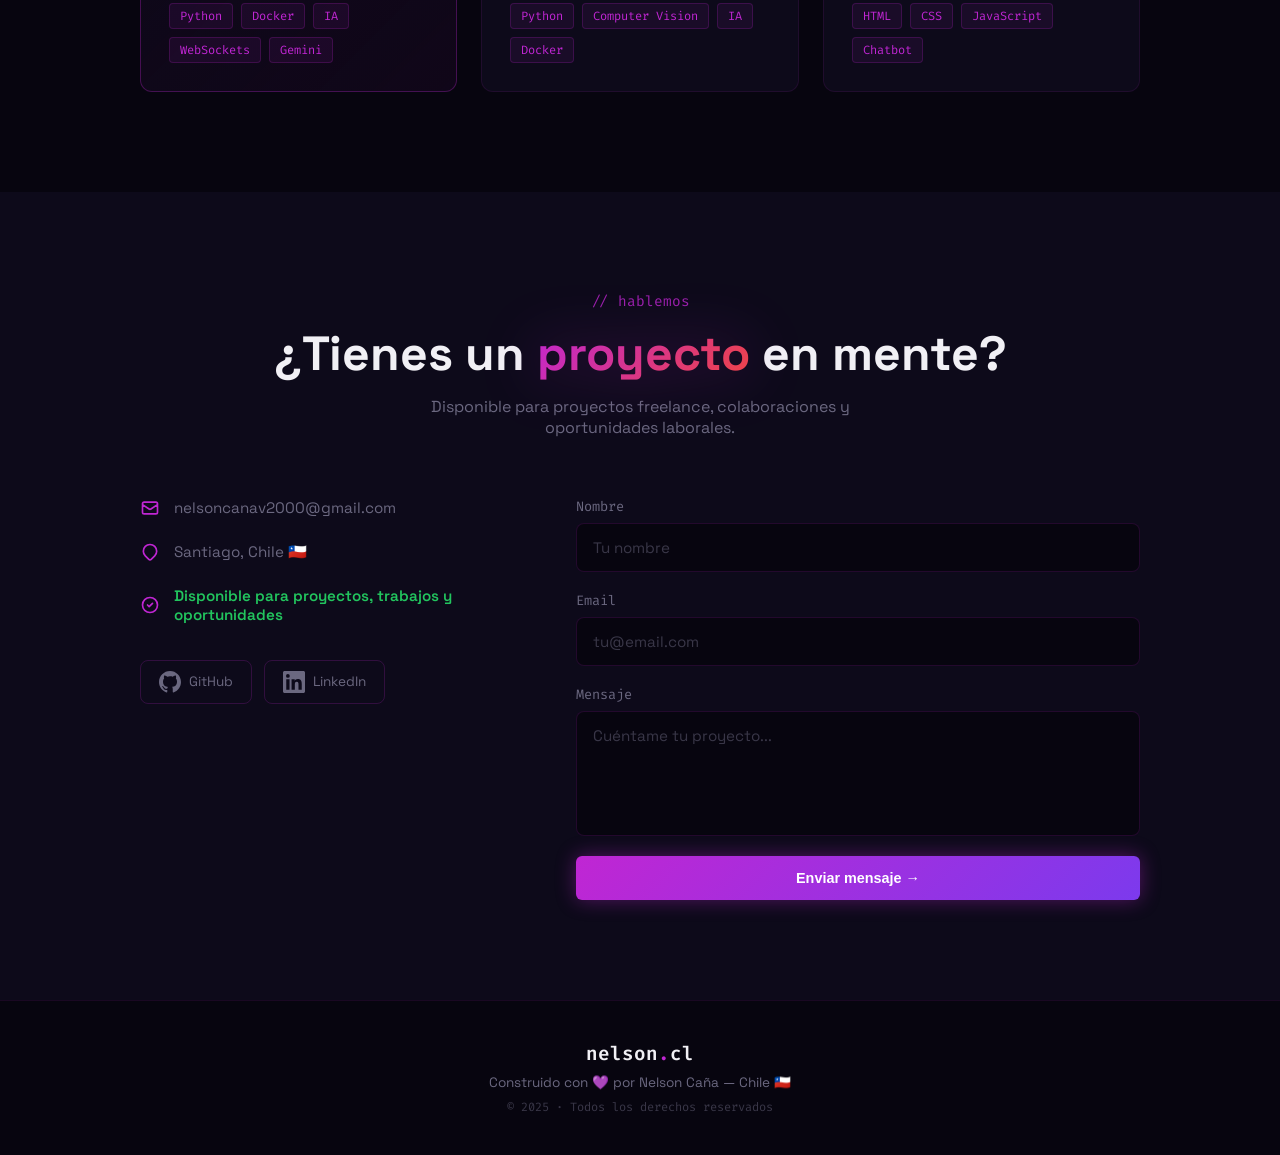
==== commit 1da38828: "cambio en la parte de sobre mi, olvide poner mi correo jaja" ====
--- a/index.html
+++ b/index.html
@@ -270,7 +270,7 @@
       <div class="contacto-info">
         <div class="contacto-item">
           <svg xmlns="http://www.w3.org/2000/svg" width="20" height="20" fill="none" viewBox="0 0 24 24" stroke="currentColor"><path stroke-linecap="round" stroke-linejoin="round" stroke-width="2" d="M3 8l7.89 5.26a2 2 0 002.22 0L21 8M5 19h14a2 2 0 002-2V7a2 2 0 00-2-2H5a2 2 0 00-2 2v10a2 2 0 002 2z"/></svg>
-          <span>nelson@tucorreo.com</span>
+          <span>nelsoncanav2000@gmail.com</span>
         </div>
         <div class="contacto-item">
           <svg xmlns="http://www.w3.org/2000/svg" width="20" height="20" fill="none" viewBox="0 0 24 24" stroke="currentColor"><path stroke-linecap="round" stroke-linejoin="round" stroke-width="2" d="M17.657 16.657L13.414 20.9a1.998 1.998 0 01-2.827 0l-4.244-4.243a8 8 0 1111.314 0z"/></svg>
@@ -278,7 +278,7 @@
         </div>
         <div class="contacto-item">
           <svg xmlns="http://www.w3.org/2000/svg" width="20" height="20" fill="none" viewBox="0 0 24 24" stroke="currentColor"><path stroke-linecap="round" stroke-linejoin="round" stroke-width="2" d="M9 12l2 2 4-4m6 2a9 9 0 11-18 0 9 9 0 0118 0z"/></svg>
-          <span class="disponible">Disponible para proyectos</span>
+          <span class="disponible">Disponible para proyectos, trabajos y oportunidades</span>
         </div>
         <div class="redes-sociales">
           <a href="https://github.com/NelsonCana" target="_blank" class="red-social">
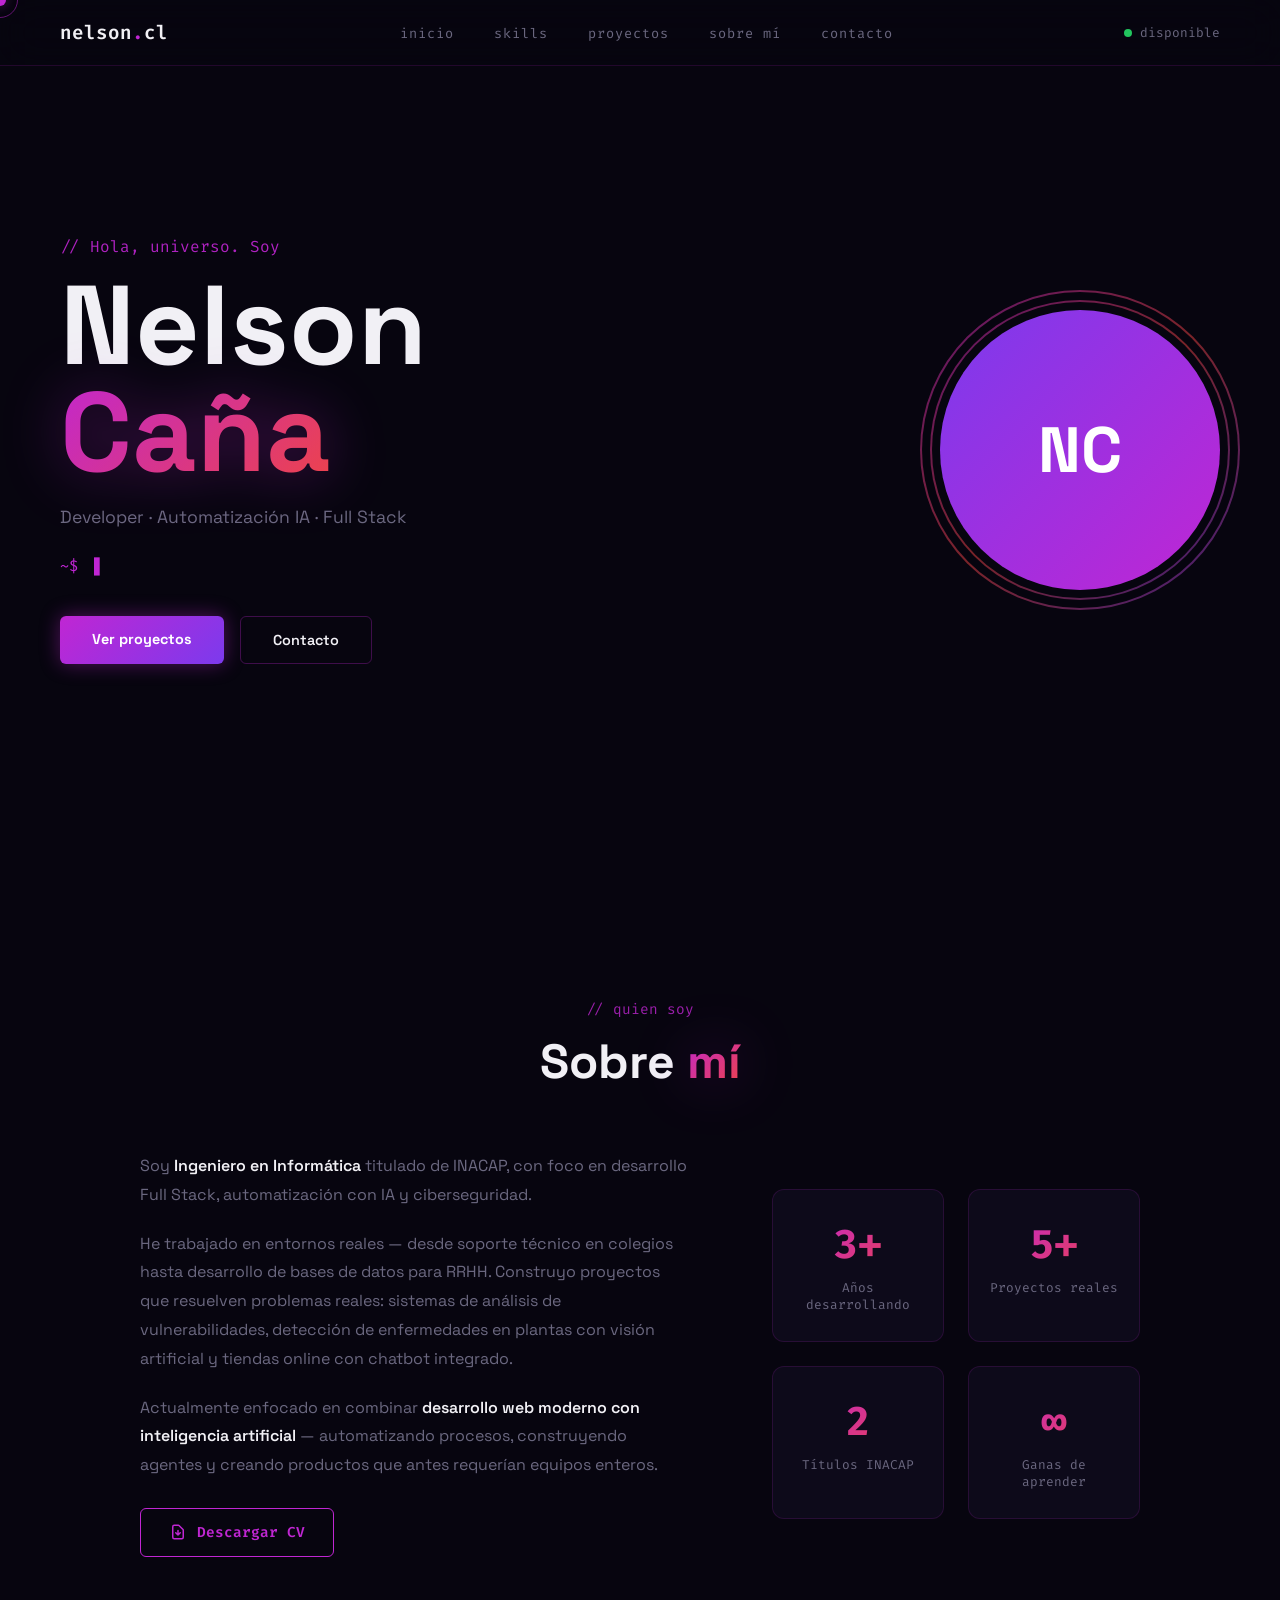
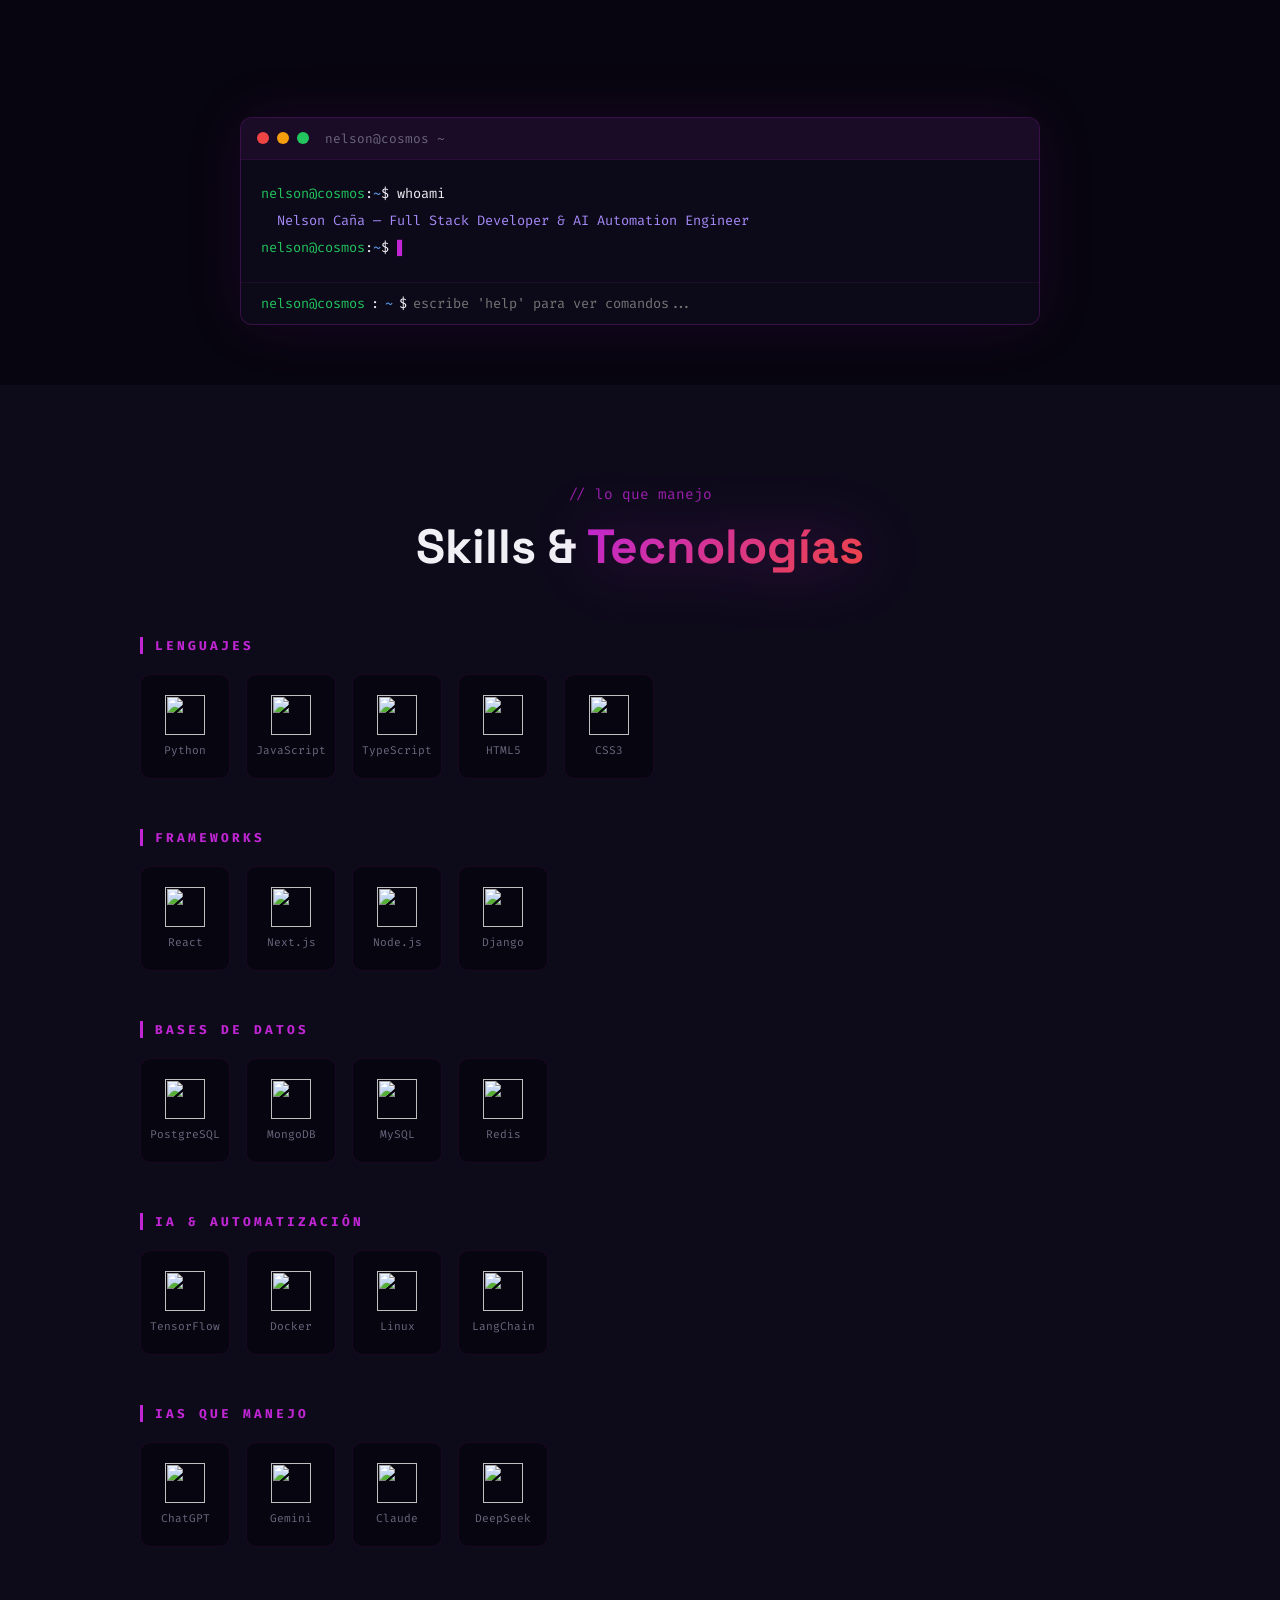
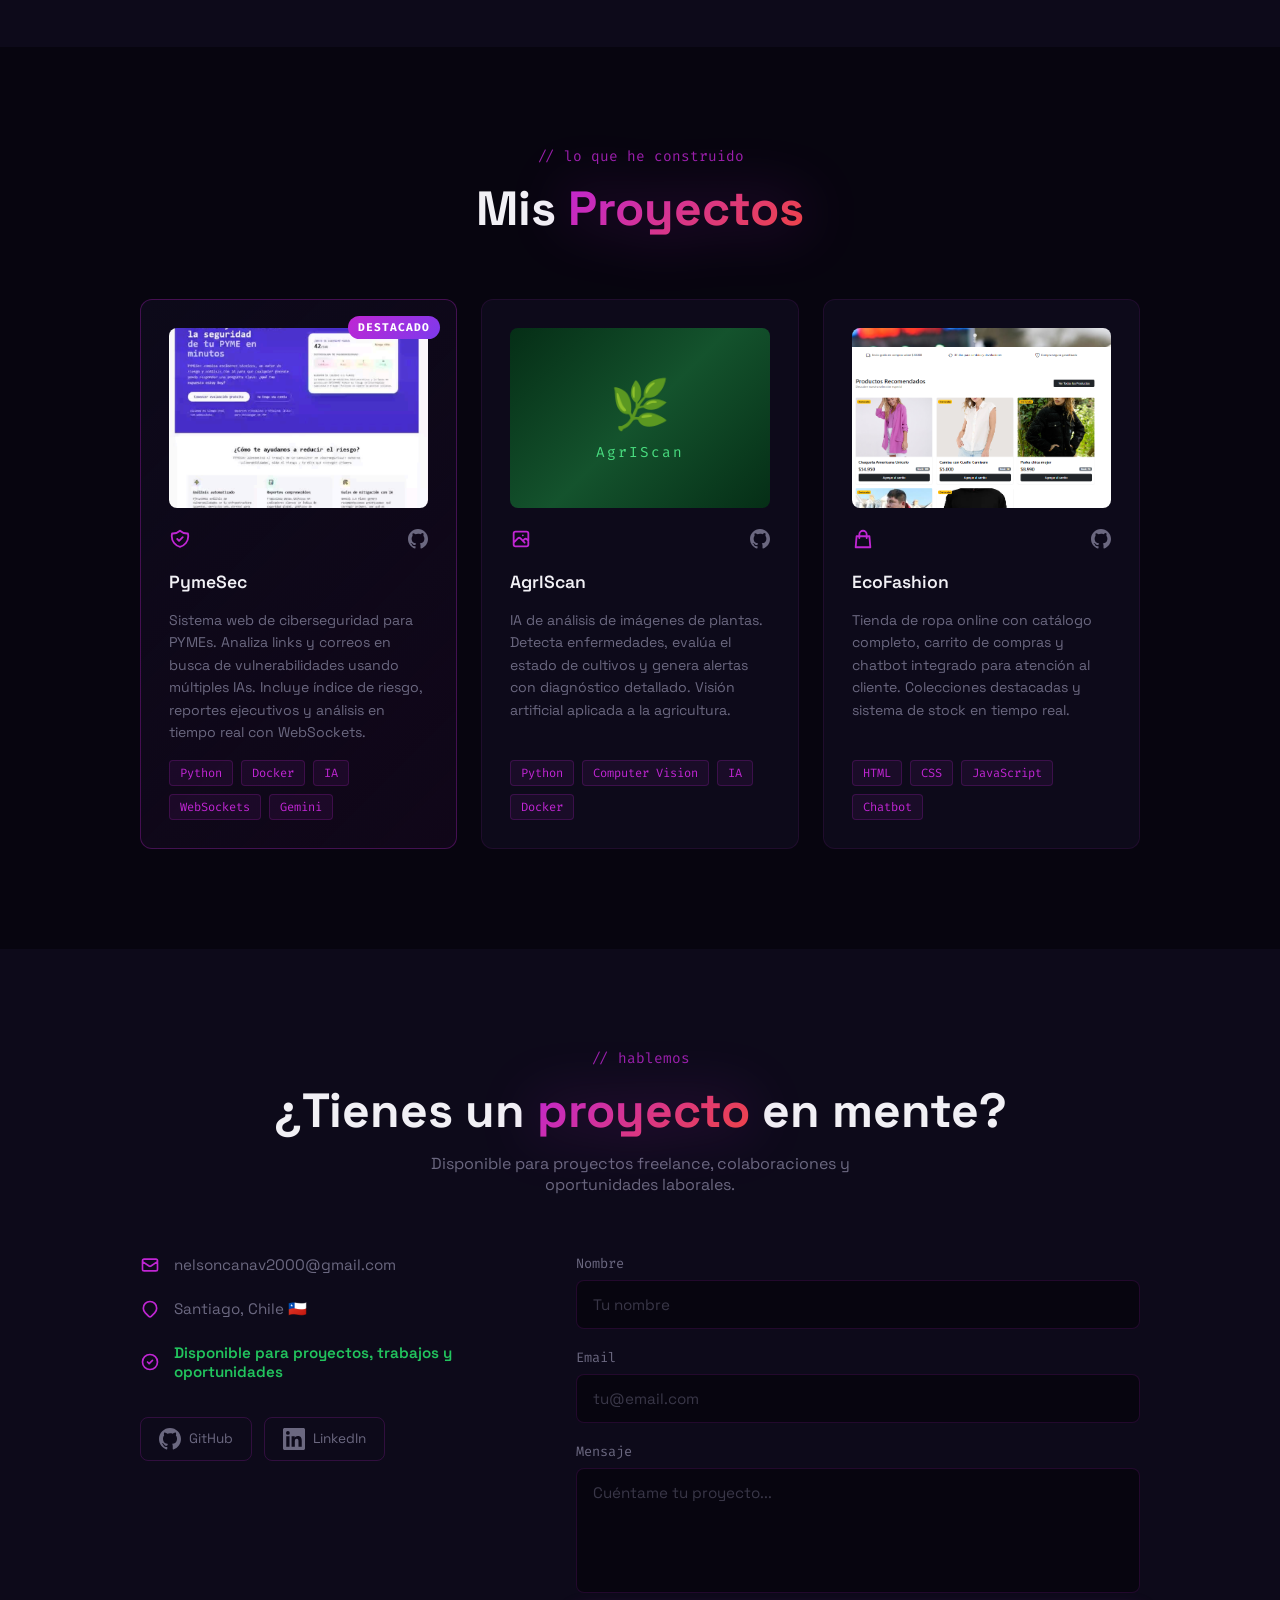
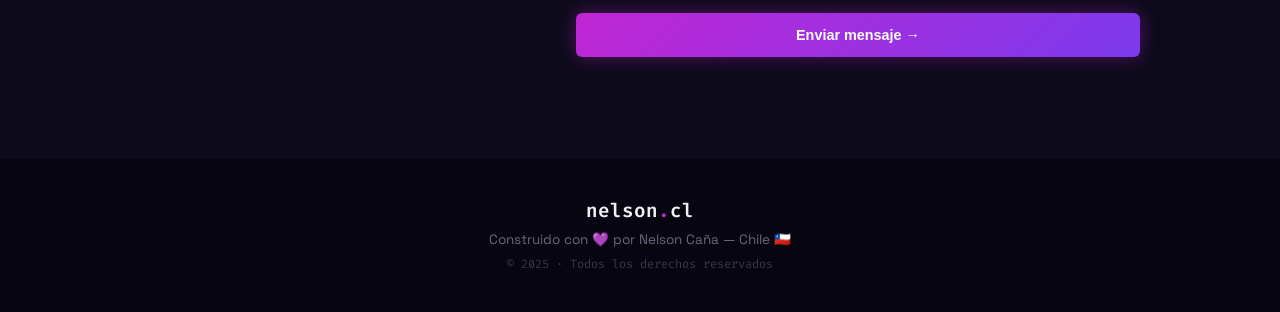
==== commit e846ba38: "añadí sección sobre mí y botón CV" ====
--- a/index.html
+++ b/index.html
@@ -26,6 +26,7 @@
       <li><a href="#inicio">inicio</a></li>
       <li><a href="#skills">skills</a></li>
       <li><a href="#proyectos">proyectos</a></li>
+      <li><a href="#sobre-mi">sobre mí</a></li>
       <li><a href="#contacto">contacto</a></li>
     </ul>
     <div class="nav-status">
@@ -60,6 +61,43 @@
     </div>
   </section>
 
+  <!-- SOBRE MÍ -->
+  <section id="sobre-mi">
+    <div class="section-header">
+      <p class="section-tag">// quien soy</p>
+      <h2>Sobre <span class="highlight">mí</span></h2>
+    </div>
+    <div class="sobre-container">
+      <div class="sobre-texto">
+        <p>Soy <span class="highlight-text">Ingeniero en Informática</span> titulado de INACAP, con foco en desarrollo Full Stack, automatización con IA y ciberseguridad.</p>
+        <p>He trabajado en entornos reales — desde soporte técnico en colegios hasta desarrollo de bases de datos para RRHH. Construyo proyectos que resuelven problemas reales: sistemas de análisis de vulnerabilidades, detección de enfermedades en plantas con visión artificial y tiendas online con chatbot integrado.</p>
+        <p>Actualmente enfocado en combinar <span class="highlight-text">desarrollo web moderno con inteligencia artificial</span> — automatizando procesos, construyendo agentes y creando productos que antes requerían equipos enteros.</p>
+        <a href="CV.pdf" download class="btn-cv">
+          <svg xmlns="http://www.w3.org/2000/svg" width="18" height="18" fill="none" viewBox="0 0 24 24" stroke="currentColor"><path stroke-linecap="round" stroke-linejoin="round" stroke-width="2" d="M12 10v6m0 0l-3-3m3 3l3-3m2 8H7a2 2 0 01-2-2V5a2 2 0 012-2h5.586a1 1 0 01.707.293l5.414 5.414a1 1 0 01.293.707V19a2 2 0 01-2 2z"/></svg>
+          Descargar CV
+        </a>
+      </div>
+      <div class="sobre-stats">
+        <div class="stat-item">
+          <span class="stat-numero">3+</span>
+          <span class="stat-label">Años desarrollando</span>
+        </div>
+        <div class="stat-item">
+          <span class="stat-numero">5+</span>
+          <span class="stat-label">Proyectos reales</span>
+        </div>
+        <div class="stat-item">
+          <span class="stat-numero">2</span>
+          <span class="stat-label">Títulos INACAP</span>
+        </div>
+        <div class="stat-item">
+          <span class="stat-numero">∞</span>
+          <span class="stat-label">Ganas de aprender</span>
+        </div>
+      </div>
+    </div>
+  </section>
+
   <!-- TERMINAL -->
   <section id="terminal-section">
     <div class="terminal-window">
--- a/style.css
+++ b/style.css
@@ -344,4 +344,102 @@
   padding: 4px 10px; border-radius: 20px;
   font-family: var(--font-code); letter-spacing: 1px;
   text-transform: uppercase;
+}
+
+/* SOBRE MÍ */
+#sobre-mi {
+  padding: 100px 60px;
+  background: var(--bg);
+  position: relative; z-index: 1;
+}
+
+.sobre-container {
+  display: grid;
+  grid-template-columns: 1.5fr 1fr;
+  gap: 80px;
+  max-width: 1000px;
+  margin: 60px auto 0;
+  align-items: center;
+}
+
+.sobre-texto {
+  display: flex;
+  flex-direction: column;
+  gap: 20px;
+}
+
+.sobre-texto p {
+  color: var(--text-dim);
+  font-size: 1rem;
+  line-height: 1.8;
+}
+
+.highlight-text {
+  color: var(--text);
+  font-weight: 600;
+}
+
+.btn-cv {
+  display: inline-flex;
+  align-items: center;
+  gap: 10px;
+  padding: 14px 28px;
+  background: transparent;
+  border: 1px solid var(--accent);
+  color: var(--accent);
+  text-decoration: none;
+  font-weight: 600;
+  font-size: 0.9rem;
+  border-radius: 6px;
+  transition: all 0.3s;
+  margin-top: 8px;
+  width: fit-content;
+  font-family: var(--font-code);
+}
+
+.btn-cv:hover {
+  background: var(--accent);
+  color: white;
+  box-shadow: 0 0 30px var(--glow);
+}
+
+/* STATS */
+.sobre-stats {
+  display: grid;
+  grid-template-columns: 1fr 1fr;
+  gap: 24px;
+}
+
+.stat-item {
+  background: var(--bg2);
+  border: 1px solid rgba(192,38,211,0.15);
+  border-radius: 12px;
+  padding: 28px 20px;
+  text-align: center;
+  display: flex;
+  flex-direction: column;
+  gap: 8px;
+  transition: all 0.3s;
+}
+
+.stat-item:hover {
+  border-color: var(--accent);
+  transform: translateY(-4px);
+  box-shadow: 0 8px 30px var(--glow);
+}
+
+.stat-numero {
+  font-size: 2.5rem;
+  font-weight: 700;
+  background: linear-gradient(135deg, var(--accent), var(--accent2));
+  -webkit-background-clip: text;
+  -webkit-text-fill-color: transparent;
+  background-clip: text;
+  font-family: var(--font-code);
+}
+
+.stat-label {
+  font-size: 0.8rem;
+  color: var(--text-dim);
+  font-family: var(--font-code);
 }
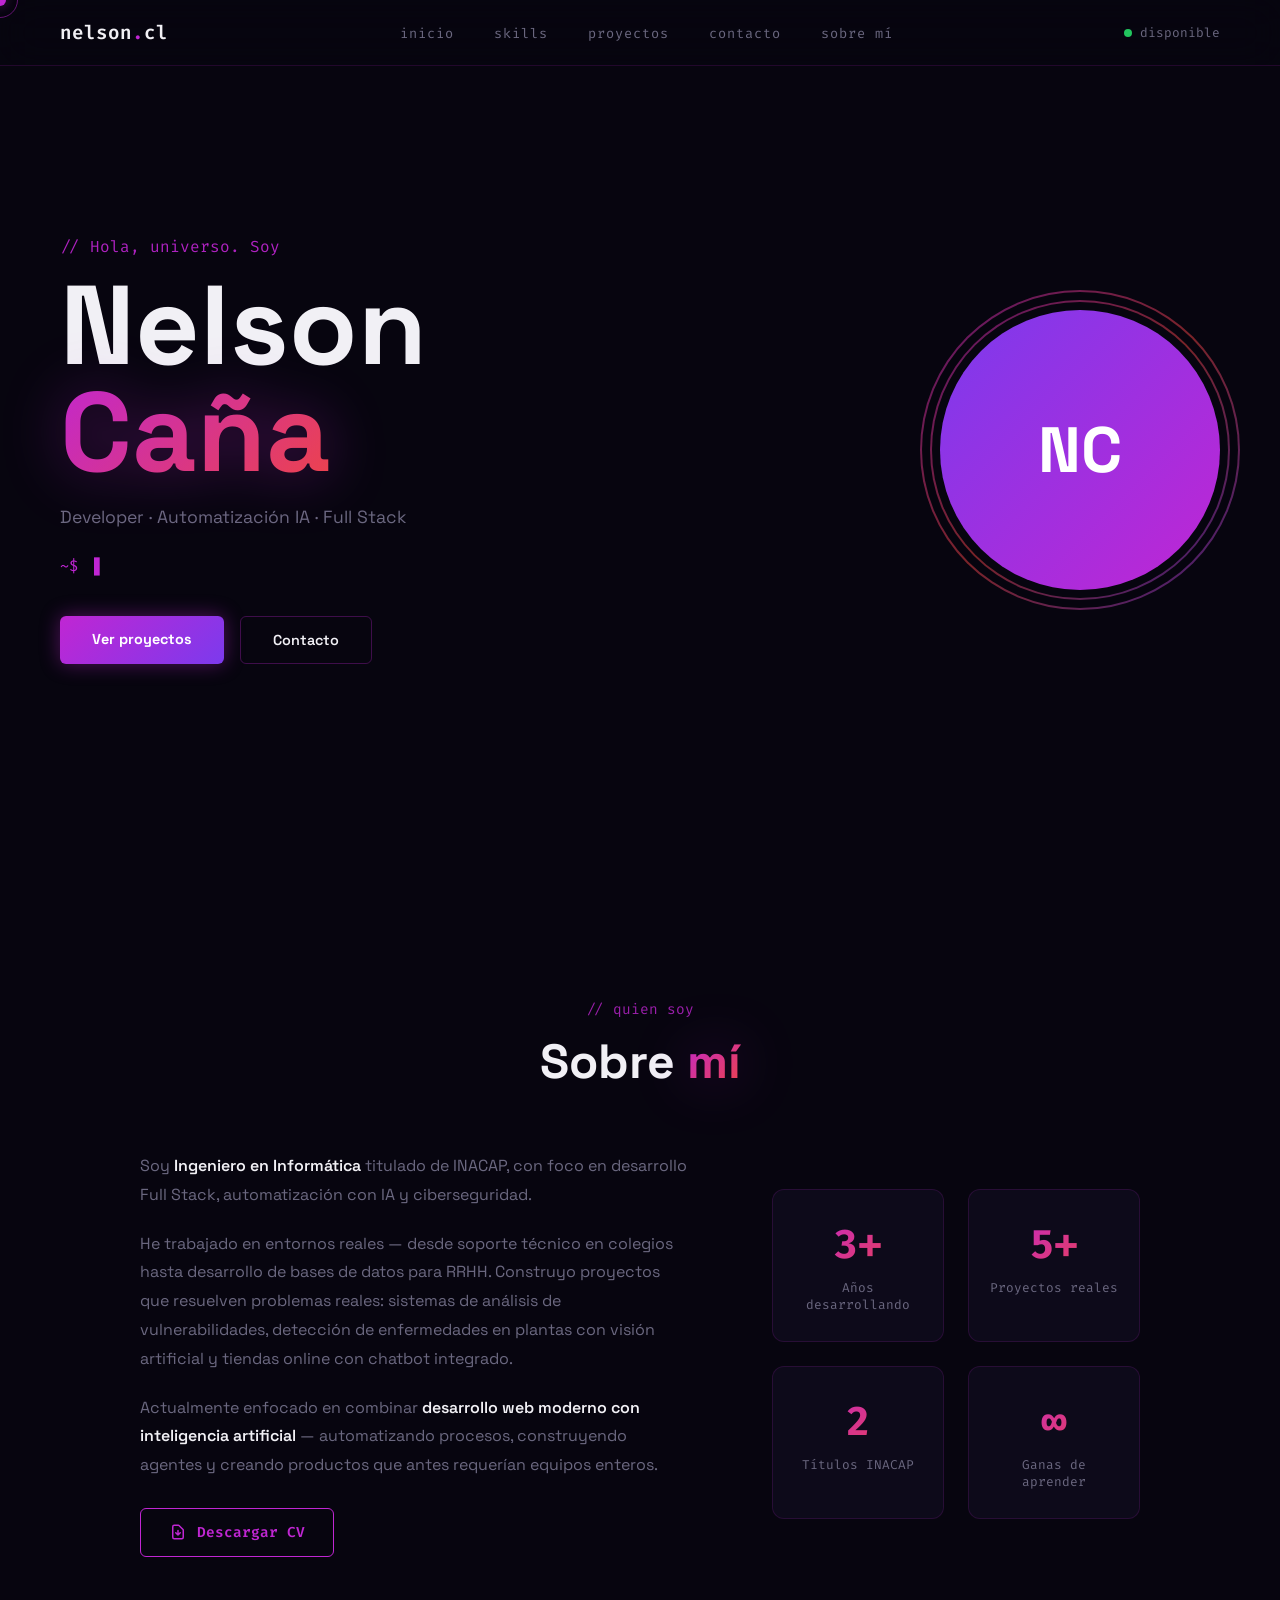
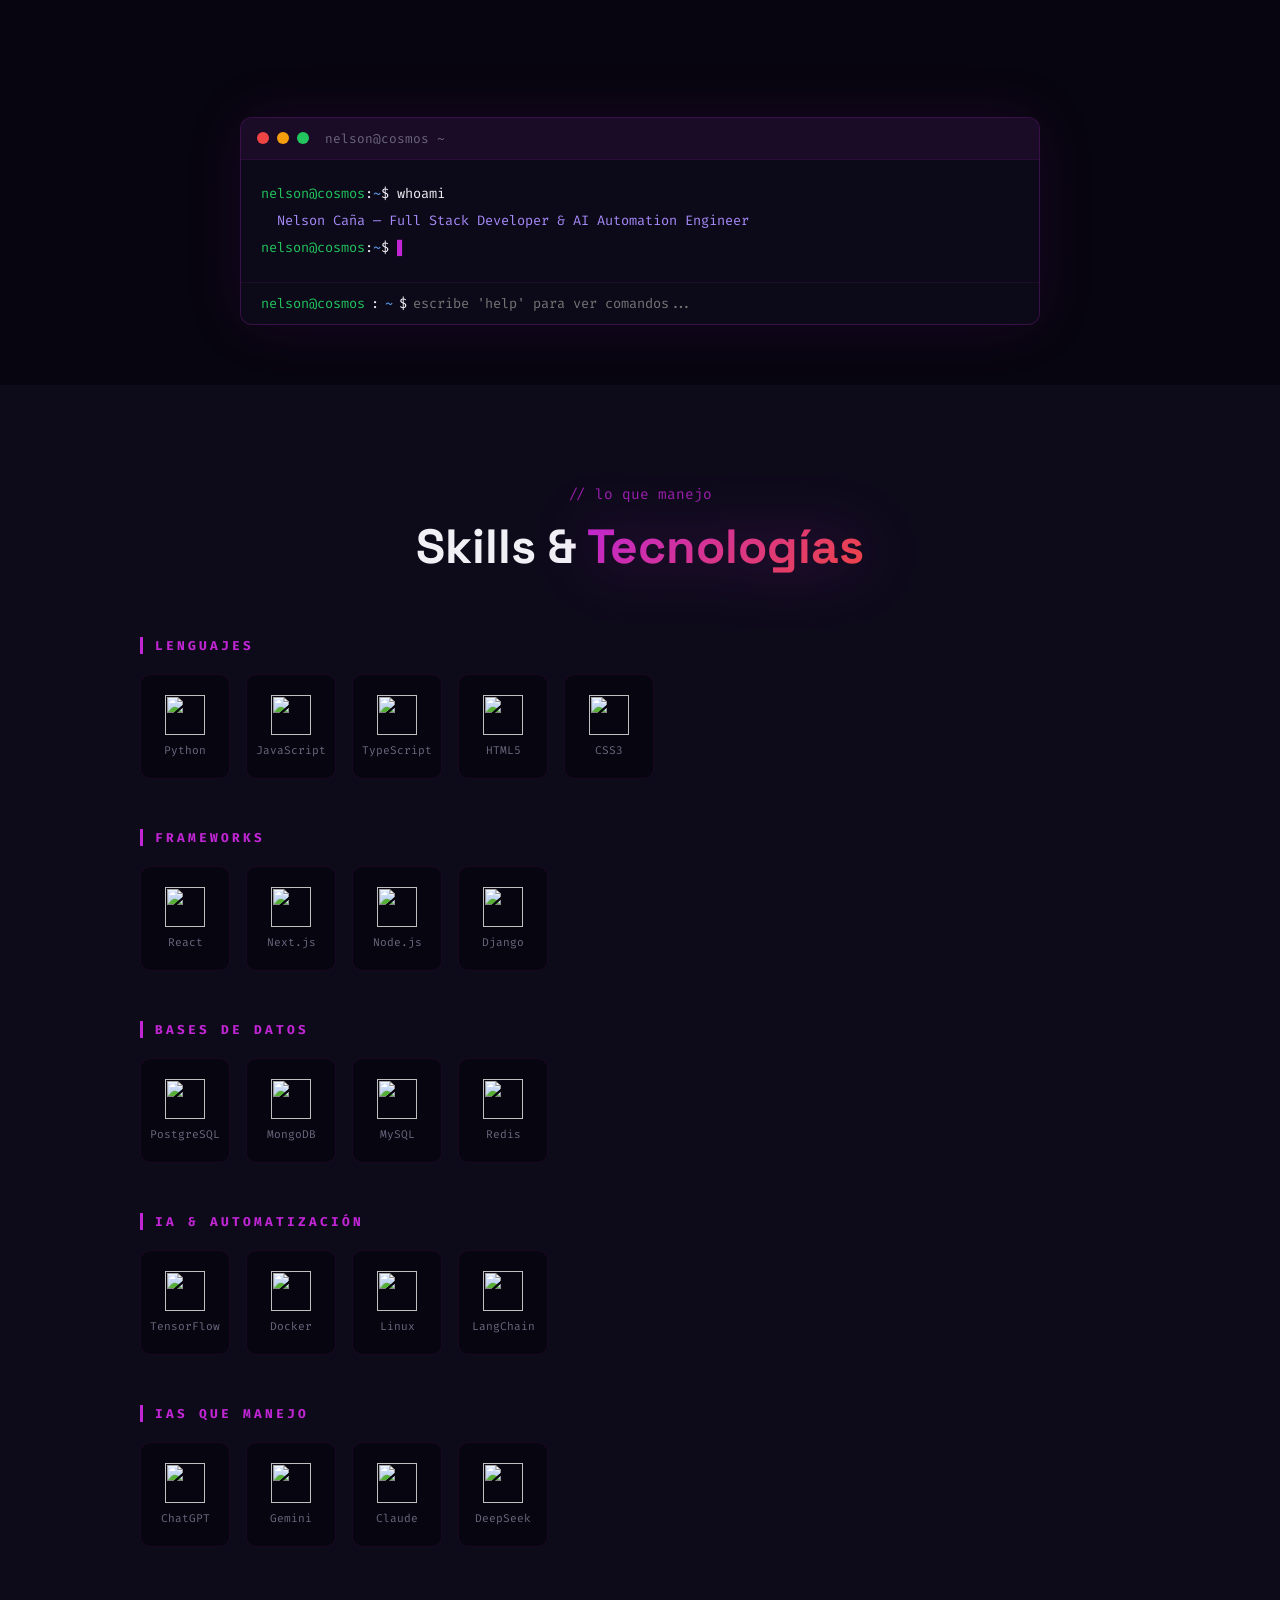
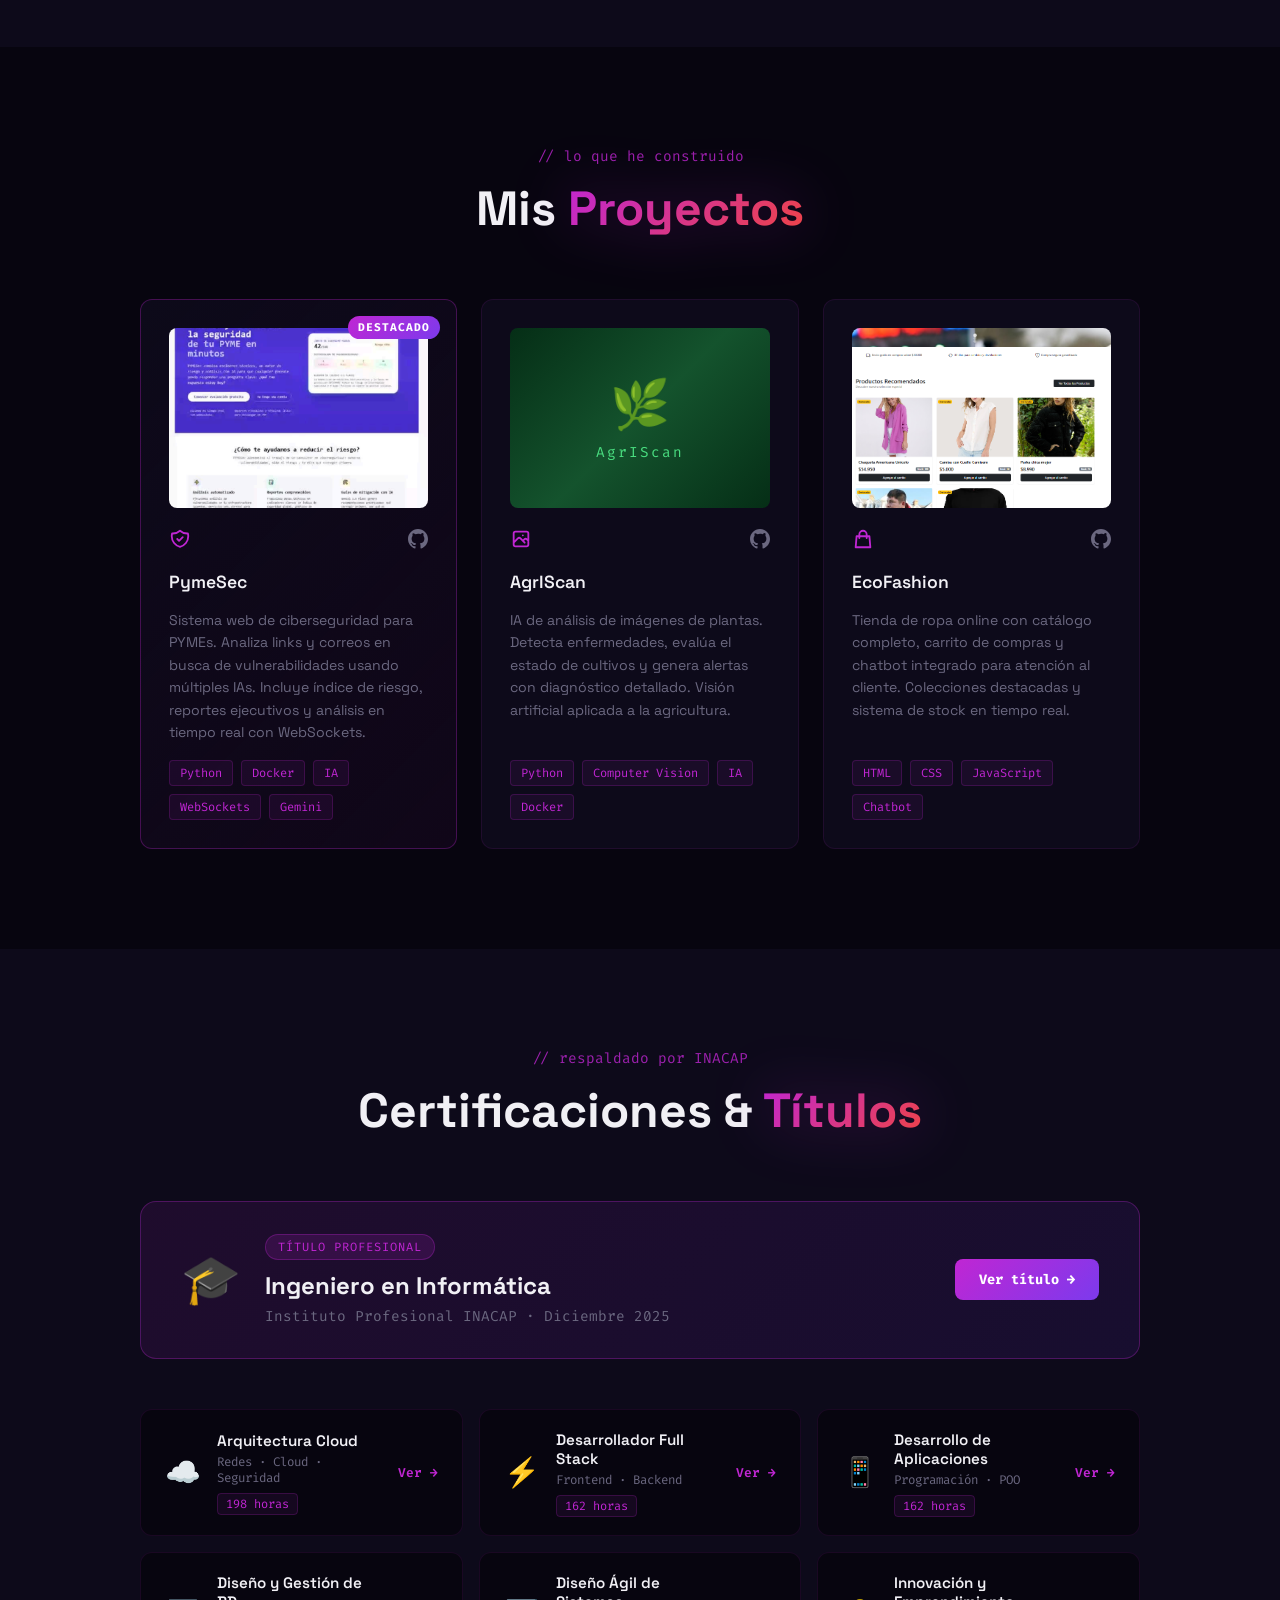
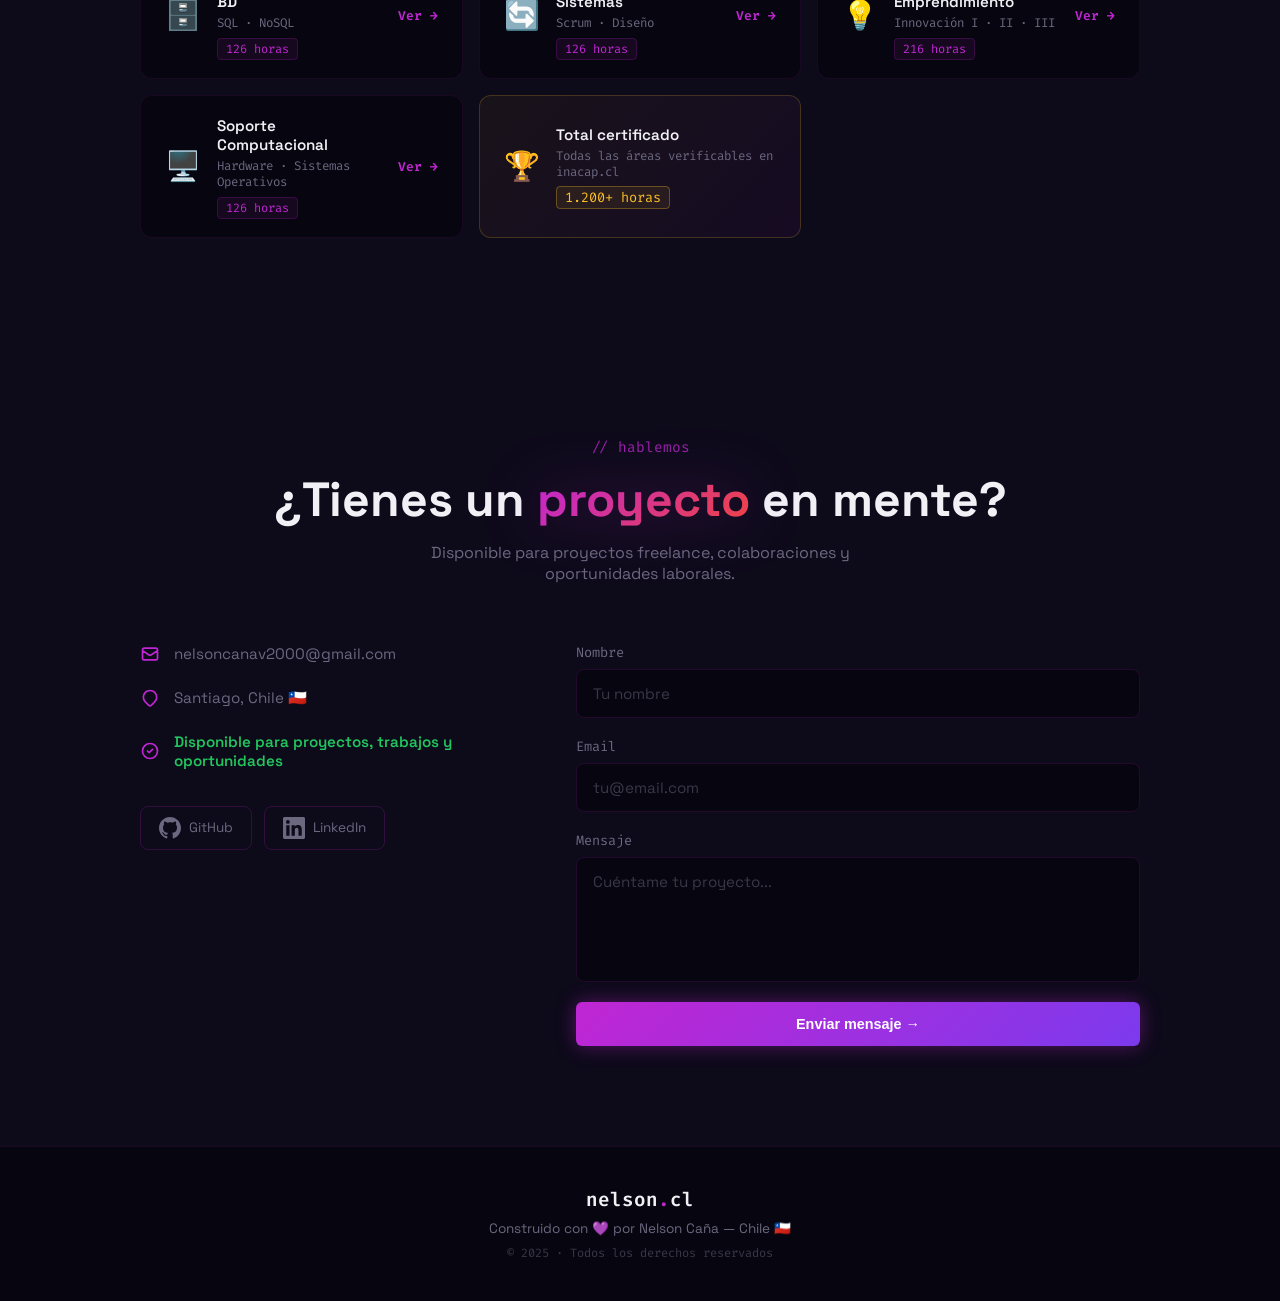
==== commit 9815b751: "añadí sección de certificaciones con PDFs" ====
--- a/index.html
+++ b/index.html
@@ -26,8 +26,8 @@
       <li><a href="#inicio">inicio</a></li>
       <li><a href="#skills">skills</a></li>
       <li><a href="#proyectos">proyectos</a></li>
+      <li><a href="#contacto">contacto</a></li>
       <li><a href="#sobre-mi">sobre mí</a></li>
-      <li><a href="#contacto">contacto</a></li>
     </ul>
     <div class="nav-status">
       <span class="status-dot"></span>
@@ -297,6 +297,111 @@
     </div>
   </section>
 
+  <!-- CERTIFICACIONES -->
+  <section id="certificaciones">
+    <div class="section-header">
+      <p class="section-tag">// respaldado por INACAP</p>
+      <h2>Certificaciones & <span class="highlight">Títulos</span></h2>
+    </div>
+
+    <!-- TÍTULO PRINCIPAL DESTACADO -->
+    <div class="titulo-principal">
+      <div class="titulo-icon">🎓</div>
+      <div class="titulo-info">
+        <span class="titulo-badge">Título Profesional</span>
+        <h3>Ingeniero en Informática</h3>
+        <p>Instituto Profesional INACAP · Diciembre 2025</p>
+      </div>
+      <a href="certs/titulo.pdf" target="_blank" class="cert-ver-btn">
+        Ver título →
+      </a>
+    </div>
+
+    <!-- GRID DE CERTIFICADOS -->
+    <div class="certs-grid">
+
+      <div class="cert-card">
+        <div class="cert-icon">☁️</div>
+        <div class="cert-info">
+          <h4>Arquitectura Cloud</h4>
+          <p>Redes · Cloud · Seguridad</p>
+          <span class="cert-horas">198 horas</span>
+        </div>
+        <a href="certs/cloud.pdf" target="_blank" class="cert-link">Ver →</a>
+      </div>
+
+      <div class="cert-card">
+        <div class="cert-icon">⚡</div>
+        <div class="cert-info">
+          <h4>Desarrollador Full Stack</h4>
+          <p>Frontend · Backend</p>
+          <span class="cert-horas">162 horas</span>
+        </div>
+        <a href="certs/fullstack.pdf" target="_blank" class="cert-link">Ver →</a>
+      </div>
+
+      <div class="cert-card">
+        <div class="cert-icon">📱</div>
+        <div class="cert-info">
+          <h4>Desarrollo de Aplicaciones</h4>
+          <p>Programación · POO</p>
+          <span class="cert-horas">162 horas</span>
+        </div>
+        <a href="certs/aplicaciones.pdf" target="_blank" class="cert-link">Ver →</a>
+      </div>
+
+      <div class="cert-card">
+        <div class="cert-icon">🗄️</div>
+        <div class="cert-info">
+          <h4>Diseño y Gestión de BD</h4>
+          <p>SQL · NoSQL</p>
+          <span class="cert-horas">126 horas</span>
+        </div>
+        <a href="certs/bases-datos.pdf" target="_blank" class="cert-link">Ver →</a>
+      </div>
+
+      <div class="cert-card">
+        <div class="cert-icon">🔄</div>
+        <div class="cert-info">
+          <h4>Diseño Ágil de Sistemas</h4>
+          <p>Scrum · Diseño</p>
+          <span class="cert-horas">126 horas</span>
+        </div>
+        <a href="certs/agil.pdf" target="_blank" class="cert-link">Ver →</a>
+      </div>
+
+      <div class="cert-card">
+        <div class="cert-icon">💡</div>
+        <div class="cert-info">
+          <h4>Innovación y Emprendimiento</h4>
+          <p>Innovación I · II · III</p>
+          <span class="cert-horas">216 horas</span>
+        </div>
+        <a href="certs/innovacion.pdf" target="_blank" class="cert-link">Ver →</a>
+      </div>
+
+      <div class="cert-card">
+        <div class="cert-icon">🖥️</div>
+        <div class="cert-info">
+          <h4>Soporte Computacional</h4>
+          <p>Hardware · Sistemas Operativos</p>
+          <span class="cert-horas">126 horas</span>
+        </div>
+        <a href="certs/soporte.pdf" target="_blank" class="cert-link">Ver →</a>
+      </div>
+
+      <div class="cert-card cert-total">
+        <div class="cert-icon">🏆</div>
+        <div class="cert-info">
+          <h4>Total certificado</h4>
+          <p>Todas las áreas verificables en inacap.cl</p>
+          <span class="cert-horas cert-horas-total">1.200+ horas</span>
+        </div>
+      </div>
+
+    </div>
+  </section>
+
   <!-- CONTACTO -->
   <section id="contacto">
     <div class="section-header">
--- a/style.css
+++ b/style.css
@@ -442,4 +442,173 @@
   font-size: 0.8rem;
   color: var(--text-dim);
   font-family: var(--font-code);
+}
+
+/* CERTIFICACIONES */
+#certificaciones {
+  padding: 100px 60px;
+  background: var(--bg2);
+  position: relative; z-index: 1;
+}
+
+/* TÍTULO PRINCIPAL */
+.titulo-principal {
+  max-width: 1000px;
+  margin: 0 auto 50px;
+  background: linear-gradient(135deg, rgba(192,38,211,0.1), rgba(124,58,237,0.1));
+  border: 1px solid rgba(192,38,211,0.3);
+  border-radius: 16px;
+  padding: 32px 40px;
+  display: flex;
+  align-items: center;
+  gap: 24px;
+  transition: all 0.3s;
+}
+
+.titulo-principal:hover {
+  border-color: var(--accent);
+  box-shadow: 0 0 40px var(--glow);
+}
+
+.titulo-icon {
+  font-size: 3rem;
+  flex-shrink: 0;
+}
+
+.titulo-info {
+  flex: 1;
+}
+
+.titulo-badge {
+  font-family: var(--font-code);
+  font-size: 0.75rem;
+  color: var(--accent);
+  background: rgba(192,38,211,0.15);
+  padding: 4px 12px;
+  border-radius: 20px;
+  border: 1px solid rgba(192,38,211,0.3);
+  display: inline-block;
+  margin-bottom: 10px;
+  text-transform: uppercase;
+  letter-spacing: 1px;
+}
+
+.titulo-info h3 {
+  font-size: 1.5rem;
+  font-weight: 700;
+  margin-bottom: 6px;
+}
+
+.titulo-info p {
+  color: var(--text-dim);
+  font-size: 0.9rem;
+  font-family: var(--font-code);
+}
+
+.cert-ver-btn {
+  padding: 12px 24px;
+  background: linear-gradient(135deg, var(--accent), var(--accent3));
+  color: white;
+  text-decoration: none;
+  font-weight: 700;
+  font-size: 0.85rem;
+  border-radius: 8px;
+  transition: all 0.3s;
+  white-space: nowrap;
+  font-family: var(--font-code);
+}
+
+.cert-ver-btn:hover {
+  transform: translateY(-2px);
+  box-shadow: 0 8px 24px var(--glow);
+}
+
+/* GRID CERTIFICADOS */
+.certs-grid {
+  display: grid;
+  grid-template-columns: repeat(auto-fill, minmax(280px, 1fr));
+  gap: 16px;
+  max-width: 1000px;
+  margin: 0 auto;
+}
+
+.cert-card {
+  background: var(--bg);
+  border: 1px solid rgba(192,38,211,0.1);
+  border-radius: 12px;
+  padding: 20px 24px;
+  display: flex;
+  align-items: center;
+  gap: 16px;
+  transition: all 0.3s;
+}
+
+.cert-card:hover {
+  border-color: var(--accent);
+  transform: translateX(6px);
+  box-shadow: -4px 0 20px var(--glow);
+}
+
+.cert-icon {
+  font-size: 1.8rem;
+  flex-shrink: 0;
+}
+
+.cert-info {
+  flex: 1;
+}
+
+.cert-info h4 {
+  font-size: 0.95rem;
+  font-weight: 600;
+  margin-bottom: 4px;
+  color: var(--text);
+}
+
+.cert-info p {
+  font-size: 0.78rem;
+  color: var(--text-dim);
+  font-family: var(--font-code);
+  margin-bottom: 6px;
+}
+
+.cert-horas {
+  font-family: var(--font-code);
+  font-size: 0.75rem;
+  color: var(--accent);
+  background: rgba(192,38,211,0.08);
+  padding: 2px 8px;
+  border-radius: 4px;
+  border: 1px solid rgba(192,38,211,0.2);
+}
+
+.cert-horas-total {
+  color: #fbbf24;
+  background: rgba(251,191,36,0.08);
+  border-color: rgba(251,191,36,0.3);
+  font-size: 0.85rem;
+}
+
+.cert-total {
+  background: linear-gradient(135deg, rgba(251,191,36,0.05), rgba(192,38,211,0.05));
+  border-color: rgba(251,191,36,0.2);
+}
+
+.cert-total:hover {
+  border-color: #fbbf24;
+  box-shadow: -4px 0 20px rgba(251,191,36,0.2);
+}
+
+.cert-link {
+  color: var(--accent);
+  text-decoration: none;
+  font-family: var(--font-code);
+  font-size: 0.8rem;
+  font-weight: 600;
+  transition: all 0.3s;
+  white-space: nowrap;
+}
+
+.cert-link:hover {
+  color: white;
 }
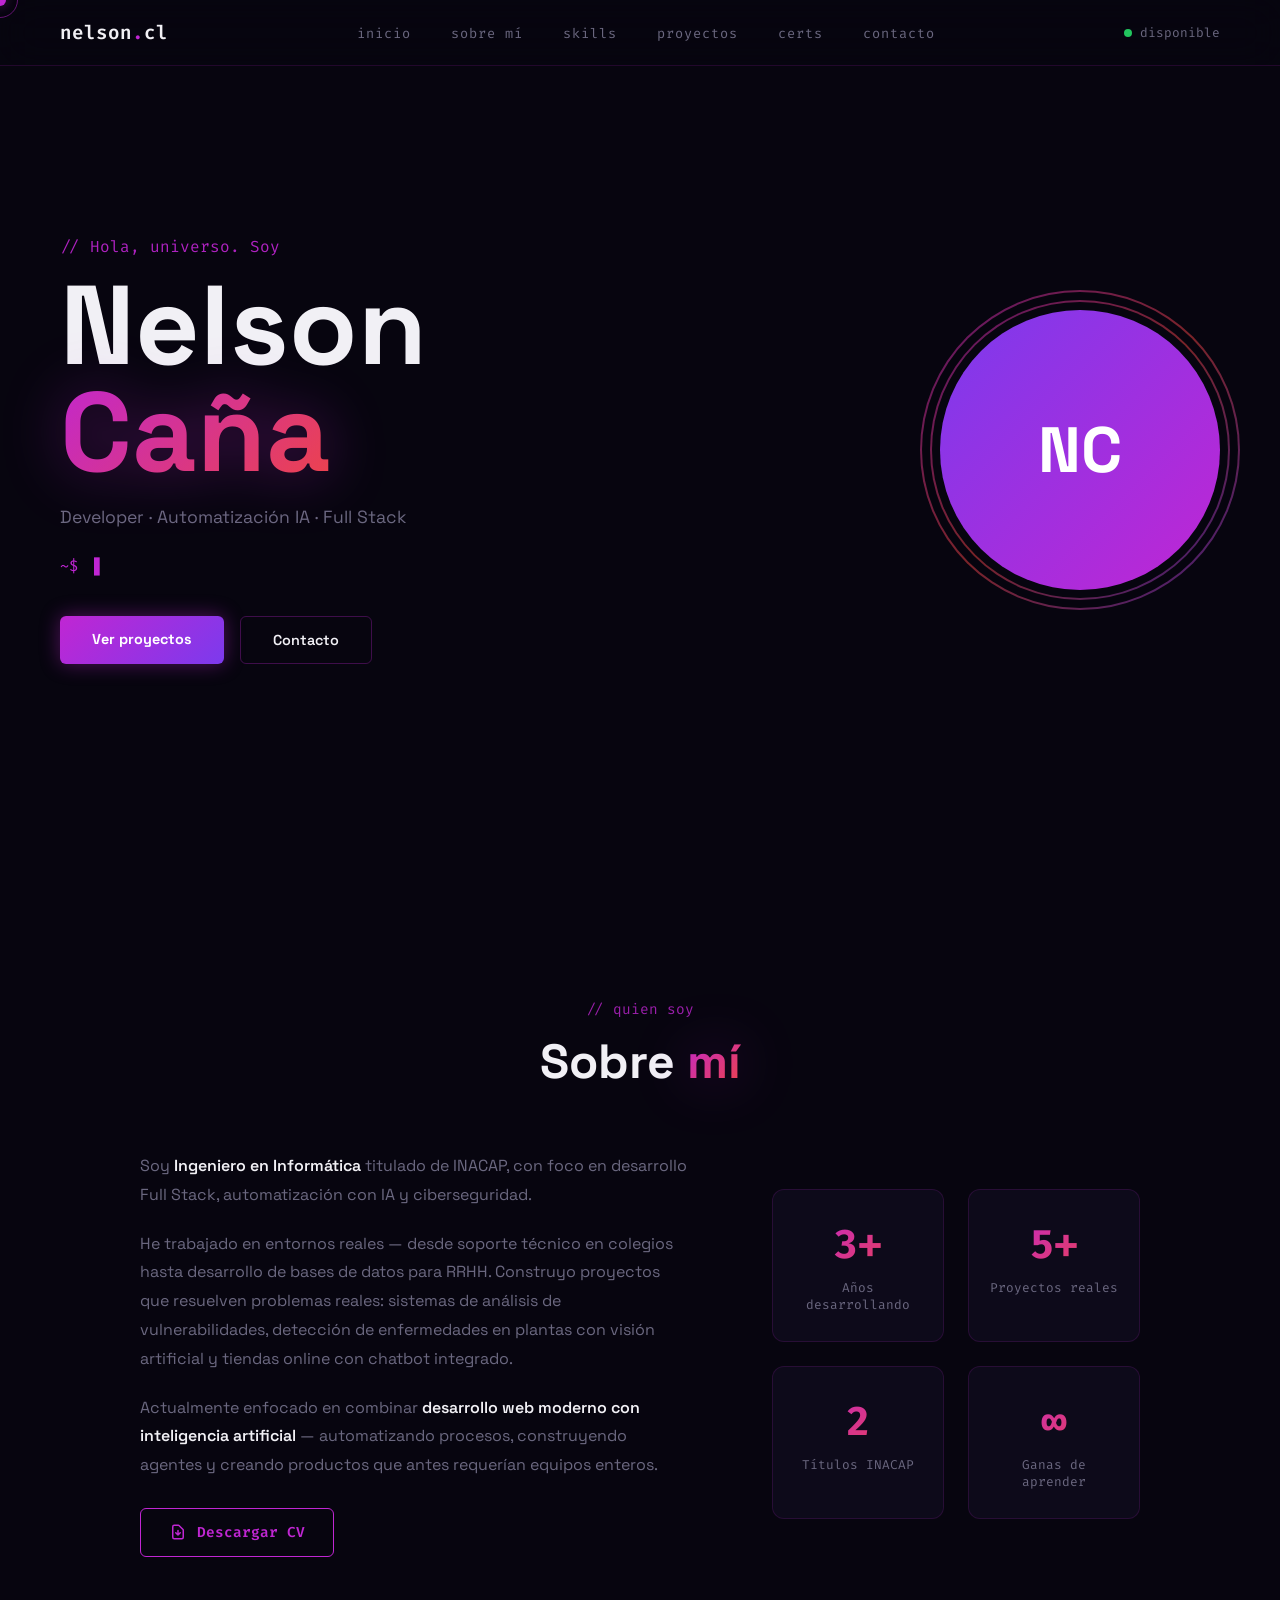
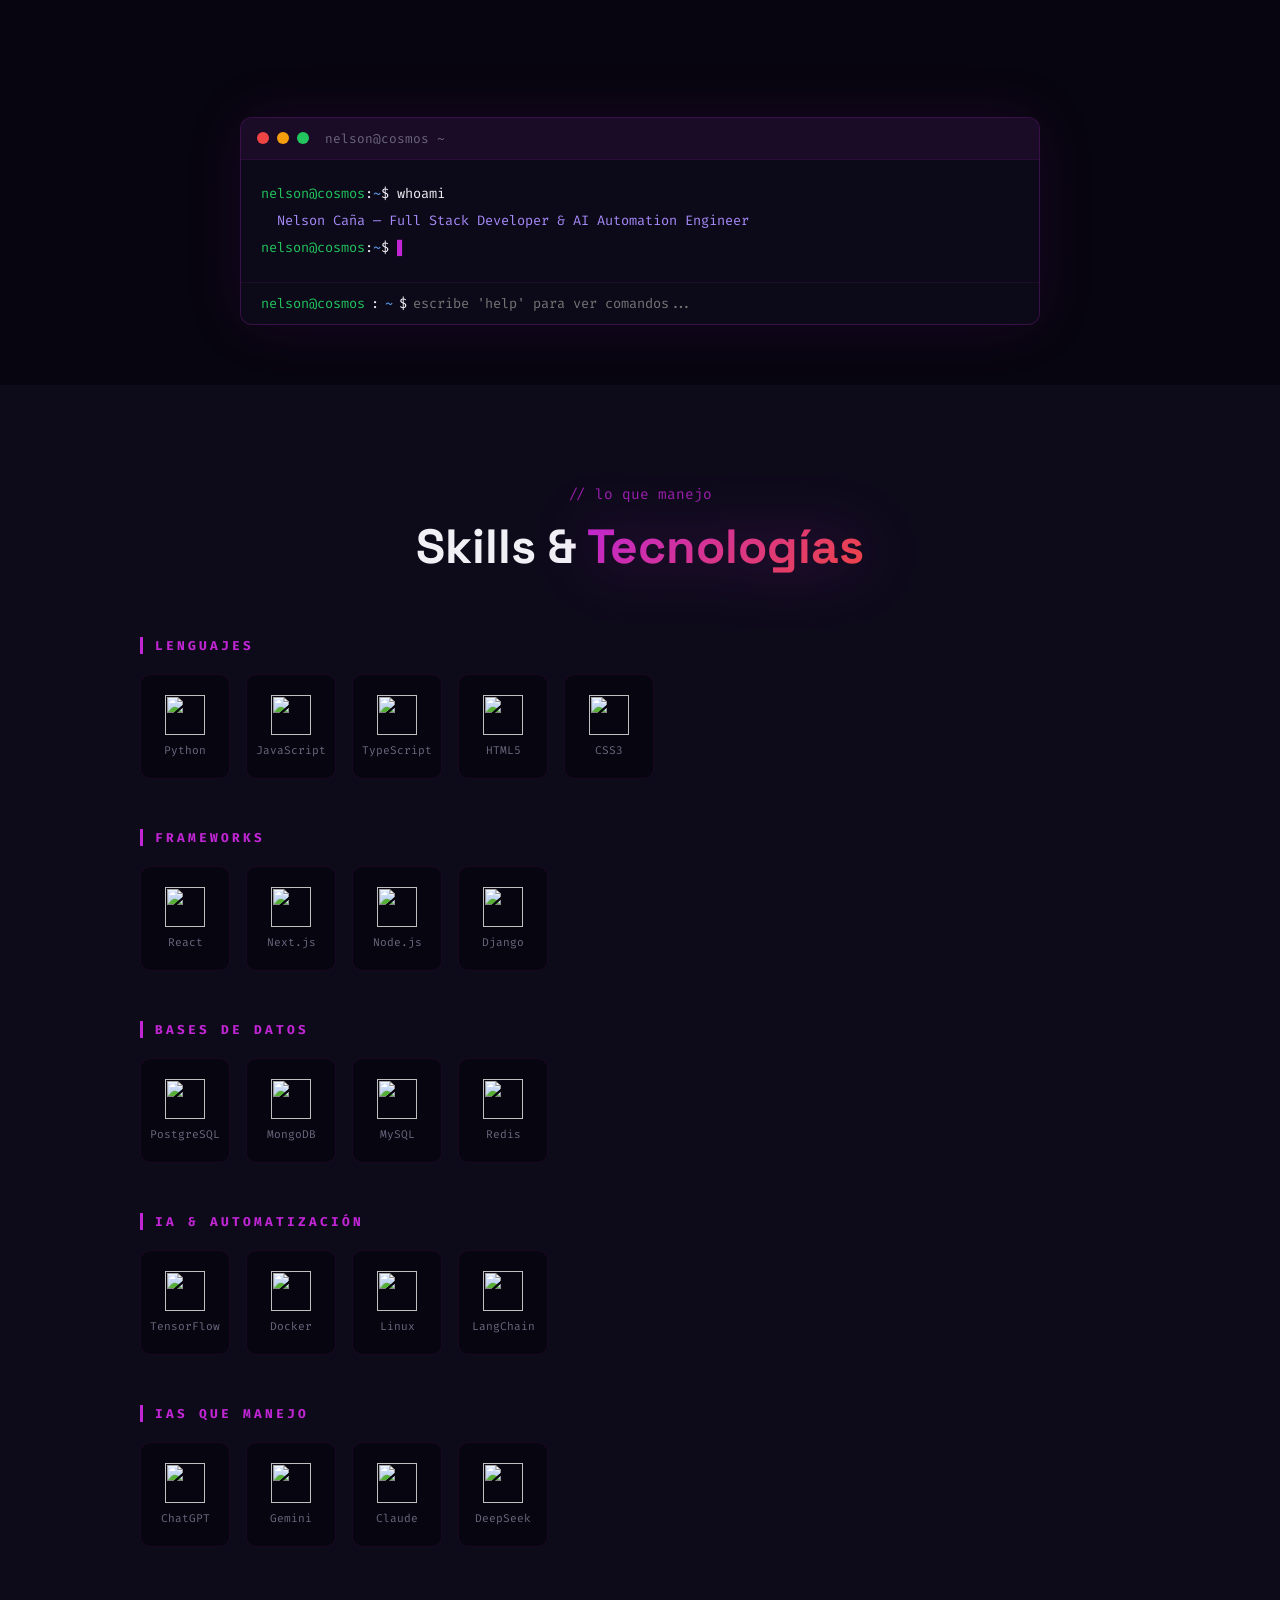
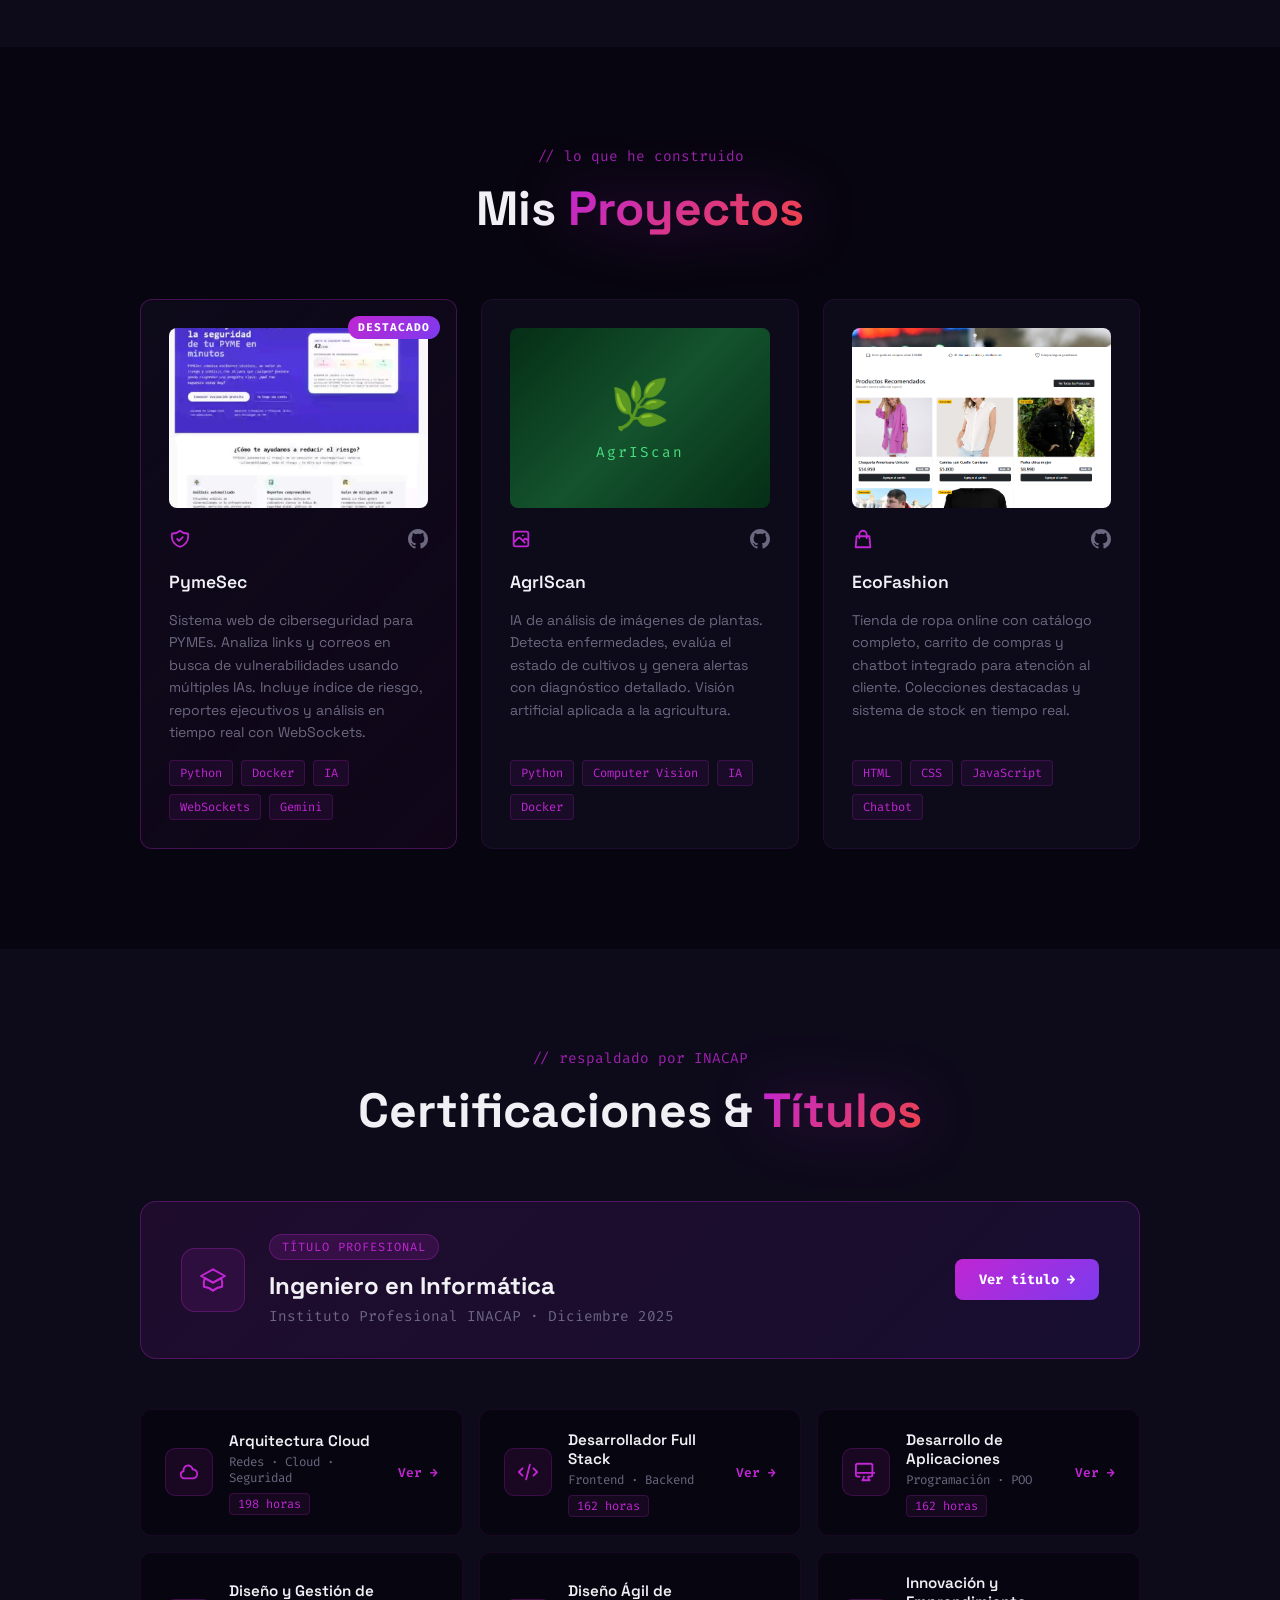
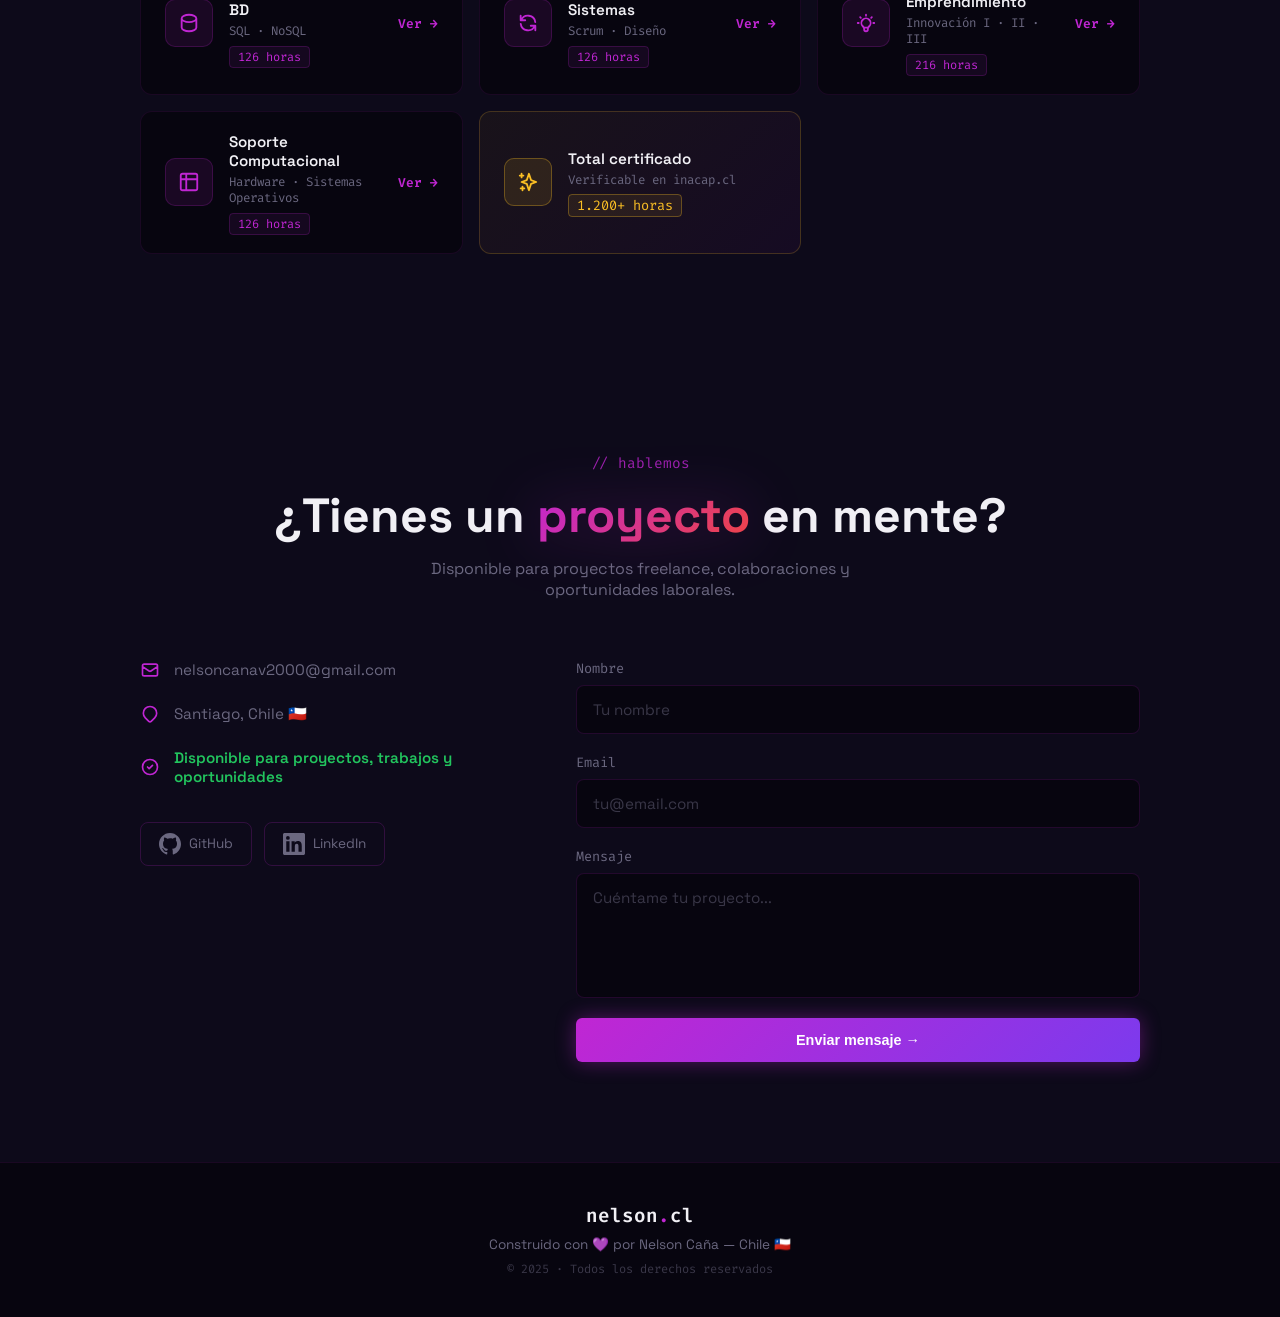
==== commit 45f93e5b: "arregle la parte de certificaciones, tambien algunos añadidos mas" ====
--- a/index.html
+++ b/index.html
@@ -24,10 +24,11 @@
     <span class="logo">nelson<span class="accent">.</span>cl</span>
     <ul>
       <li><a href="#inicio">inicio</a></li>
+      <li><a href="#sobre-mi">sobre mí</a></li>      
       <li><a href="#skills">skills</a></li>
       <li><a href="#proyectos">proyectos</a></li>
+      <li><a href="#certificaciones">certs</a></li>
       <li><a href="#contacto">contacto</a></li>
-      <li><a href="#sobre-mi">sobre mí</a></li>
     </ul>
     <div class="nav-status">
       <span class="status-dot"></span>
@@ -304,24 +305,24 @@
       <h2>Certificaciones & <span class="highlight">Títulos</span></h2>
     </div>
 
-    <!-- TÍTULO PRINCIPAL DESTACADO -->
     <div class="titulo-principal">
-      <div class="titulo-icon">🎓</div>
+      <div class="titulo-icon-box">
+        <svg xmlns="http://www.w3.org/2000/svg" width="32" height="32" fill="none" viewBox="0 0 24 24" stroke="currentColor"><path stroke-linecap="round" stroke-linejoin="round" stroke-width="1.5" d="M12 14l9-5-9-5-9 5 9 5z"/><path stroke-linecap="round" stroke-linejoin="round" stroke-width="1.5" d="M12 14l6.16-3.422a12.083 12.083 0 01.665 6.479A11.952 11.952 0 0012 20.055a11.952 11.952 0 00-6.824-2.998 12.078 12.078 0 01.665-6.479L12 14z"/></svg>
+      </div>
       <div class="titulo-info">
         <span class="titulo-badge">Título Profesional</span>
         <h3>Ingeniero en Informática</h3>
         <p>Instituto Profesional INACAP · Diciembre 2025</p>
       </div>
-      <a href="certs/titulo.pdf" target="_blank" class="cert-ver-btn">
-        Ver título →
-      </a>
-    </div>
-
-    <!-- GRID DE CERTIFICADOS -->
+      <a href="certs/titulo.pdf" target="_blank" class="cert-ver-btn">Ver título →</a>
+    </div>
+
     <div class="certs-grid">
 
       <div class="cert-card">
-        <div class="cert-icon">☁️</div>
+        <div class="cert-icon-box">
+          <svg xmlns="http://www.w3.org/2000/svg" width="22" height="22" fill="none" viewBox="0 0 24 24" stroke="currentColor"><path stroke-linecap="round" stroke-linejoin="round" stroke-width="2" d="M3 15a4 4 0 004 4h9a5 5 0 10-.1-9.999 5.002 5.002 0 10-9.78 2.096A4.001 4.001 0 003 15z"/></svg>
+        </div>
         <div class="cert-info">
           <h4>Arquitectura Cloud</h4>
           <p>Redes · Cloud · Seguridad</p>
@@ -331,7 +332,9 @@
       </div>
 
       <div class="cert-card">
-        <div class="cert-icon">⚡</div>
+        <div class="cert-icon-box">
+          <svg xmlns="http://www.w3.org/2000/svg" width="22" height="22" fill="none" viewBox="0 0 24 24" stroke="currentColor"><path stroke-linecap="round" stroke-linejoin="round" stroke-width="2" d="M10 20l4-16m4 4l4 4-4 4M6 16l-4-4 4-4"/></svg>
+        </div>
         <div class="cert-info">
           <h4>Desarrollador Full Stack</h4>
           <p>Frontend · Backend</p>
@@ -341,7 +344,9 @@
       </div>
 
       <div class="cert-card">
-        <div class="cert-icon">📱</div>
+        <div class="cert-icon-box">
+          <svg xmlns="http://www.w3.org/2000/svg" width="22" height="22" fill="none" viewBox="0 0 24 24" stroke="currentColor"><path stroke-linecap="round" stroke-linejoin="round" stroke-width="2" d="M9.75 17L9 20l-1 1h8l-1-1-.75-3M3 13h18M5 17H3a2 2 0 01-2-2V5a2 2 0 012-2h14a2 2 0 012 2v10a2 2 0 01-2 2h-2"/></svg>
+        </div>
         <div class="cert-info">
           <h4>Desarrollo de Aplicaciones</h4>
           <p>Programación · POO</p>
@@ -351,7 +356,9 @@
       </div>
 
       <div class="cert-card">
-        <div class="cert-icon">🗄️</div>
+        <div class="cert-icon-box">
+          <svg xmlns="http://www.w3.org/2000/svg" width="22" height="22" fill="none" viewBox="0 0 24 24" stroke="currentColor"><path stroke-linecap="round" stroke-linejoin="round" stroke-width="2" d="M4 7v10c0 2.21 3.582 4 8 4s8-1.79 8-4V7M4 7c0 2.21 3.582 4 8 4s8-1.79 8-4M4 7c0-2.21 3.582-4 8-4s8 1.79 8 4"/></svg>
+        </div>
         <div class="cert-info">
           <h4>Diseño y Gestión de BD</h4>
           <p>SQL · NoSQL</p>
@@ -361,7 +368,9 @@
       </div>
 
       <div class="cert-card">
-        <div class="cert-icon">🔄</div>
+        <div class="cert-icon-box">
+          <svg xmlns="http://www.w3.org/2000/svg" width="22" height="22" fill="none" viewBox="0 0 24 24" stroke="currentColor"><path stroke-linecap="round" stroke-linejoin="round" stroke-width="2" d="M4 4v5h.582m15.356 2A8.001 8.001 0 004.582 9m0 0H9m11 11v-5h-.581m0 0a8.003 8.003 0 01-15.357-2m15.357 2H15"/></svg>
+        </div>
         <div class="cert-info">
           <h4>Diseño Ágil de Sistemas</h4>
           <p>Scrum · Diseño</p>
@@ -371,7 +380,9 @@
       </div>
 
       <div class="cert-card">
-        <div class="cert-icon">💡</div>
+        <div class="cert-icon-box">
+          <svg xmlns="http://www.w3.org/2000/svg" width="22" height="22" fill="none" viewBox="0 0 24 24" stroke="currentColor"><path stroke-linecap="round" stroke-linejoin="round" stroke-width="2" d="M9.663 17h4.673M12 3v1m6.364 1.636l-.707.707M21 12h-1M4 12H3m3.343-5.657l-.707-.707m2.828 9.9a5 5 0 117.072 0l-.548.547A3.374 3.374 0 0014 18.469V19a2 2 0 11-4 0v-.531c0-.895-.356-1.754-.988-2.386l-.548-.547z"/></svg>
+        </div>
         <div class="cert-info">
           <h4>Innovación y Emprendimiento</h4>
           <p>Innovación I · II · III</p>
@@ -381,7 +392,9 @@
       </div>
 
       <div class="cert-card">
-        <div class="cert-icon">🖥️</div>
+        <div class="cert-icon-box">
+          <svg xmlns="http://www.w3.org/2000/svg" width="22" height="22" fill="none" viewBox="0 0 24 24" stroke="currentColor"><path stroke-linecap="round" stroke-linejoin="round" stroke-width="2" d="M9 3H5a2 2 0 00-2 2v4m6-6h10a2 2 0 012 2v4M9 3v18m0 0h10a2 2 0 002-2V9M9 21H5a2 2 0 01-2-2V9m0 0h18"/></svg>
+        </div>
         <div class="cert-info">
           <h4>Soporte Computacional</h4>
           <p>Hardware · Sistemas Operativos</p>
@@ -391,10 +404,12 @@
       </div>
 
       <div class="cert-card cert-total">
-        <div class="cert-icon">🏆</div>
+        <div class="cert-icon-box" style="background: rgba(251,191,36,0.1); border-color: rgba(251,191,36,0.3);">
+          <svg xmlns="http://www.w3.org/2000/svg" width="22" height="22" fill="none" viewBox="0 0 24 24" stroke="#fbbf24"><path stroke-linecap="round" stroke-linejoin="round" stroke-width="2" d="M5 3v4M3 5h4M6 17v4m-2-2h4m5-16l2.286 6.857L21 12l-5.714 2.143L13 21l-2.286-6.857L5 12l5.714-2.143L13 3z"/></svg>
+        </div>
         <div class="cert-info">
           <h4>Total certificado</h4>
-          <p>Todas las áreas verificables en inacap.cl</p>
+          <p>Verificable en inacap.cl</p>
           <span class="cert-horas cert-horas-total">1.200+ horas</span>
         </div>
       </div>
--- a/style.css
+++ b/style.css
@@ -611,4 +611,30 @@
 
 .cert-link:hover {
   color: white;
+}
+
+.cert-icon-box {
+  width: 48px;
+  height: 48px;
+  background: rgba(192,38,211,0.1);
+  border: 1px solid rgba(192,38,211,0.2);
+  border-radius: 10px;
+  display: flex;
+  align-items: center;
+  justify-content: center;
+  flex-shrink: 0;
+  color: var(--accent);
+}
+
+.titulo-icon-box {
+  width: 64px;
+  height: 64px;
+  background: rgba(192,38,211,0.1);
+  border: 1px solid rgba(192,38,211,0.3);
+  border-radius: 14px;
+  display: flex;
+  align-items: center;
+  justify-content: center;
+  flex-shrink: 0;
+  color: var(--accent);
 }
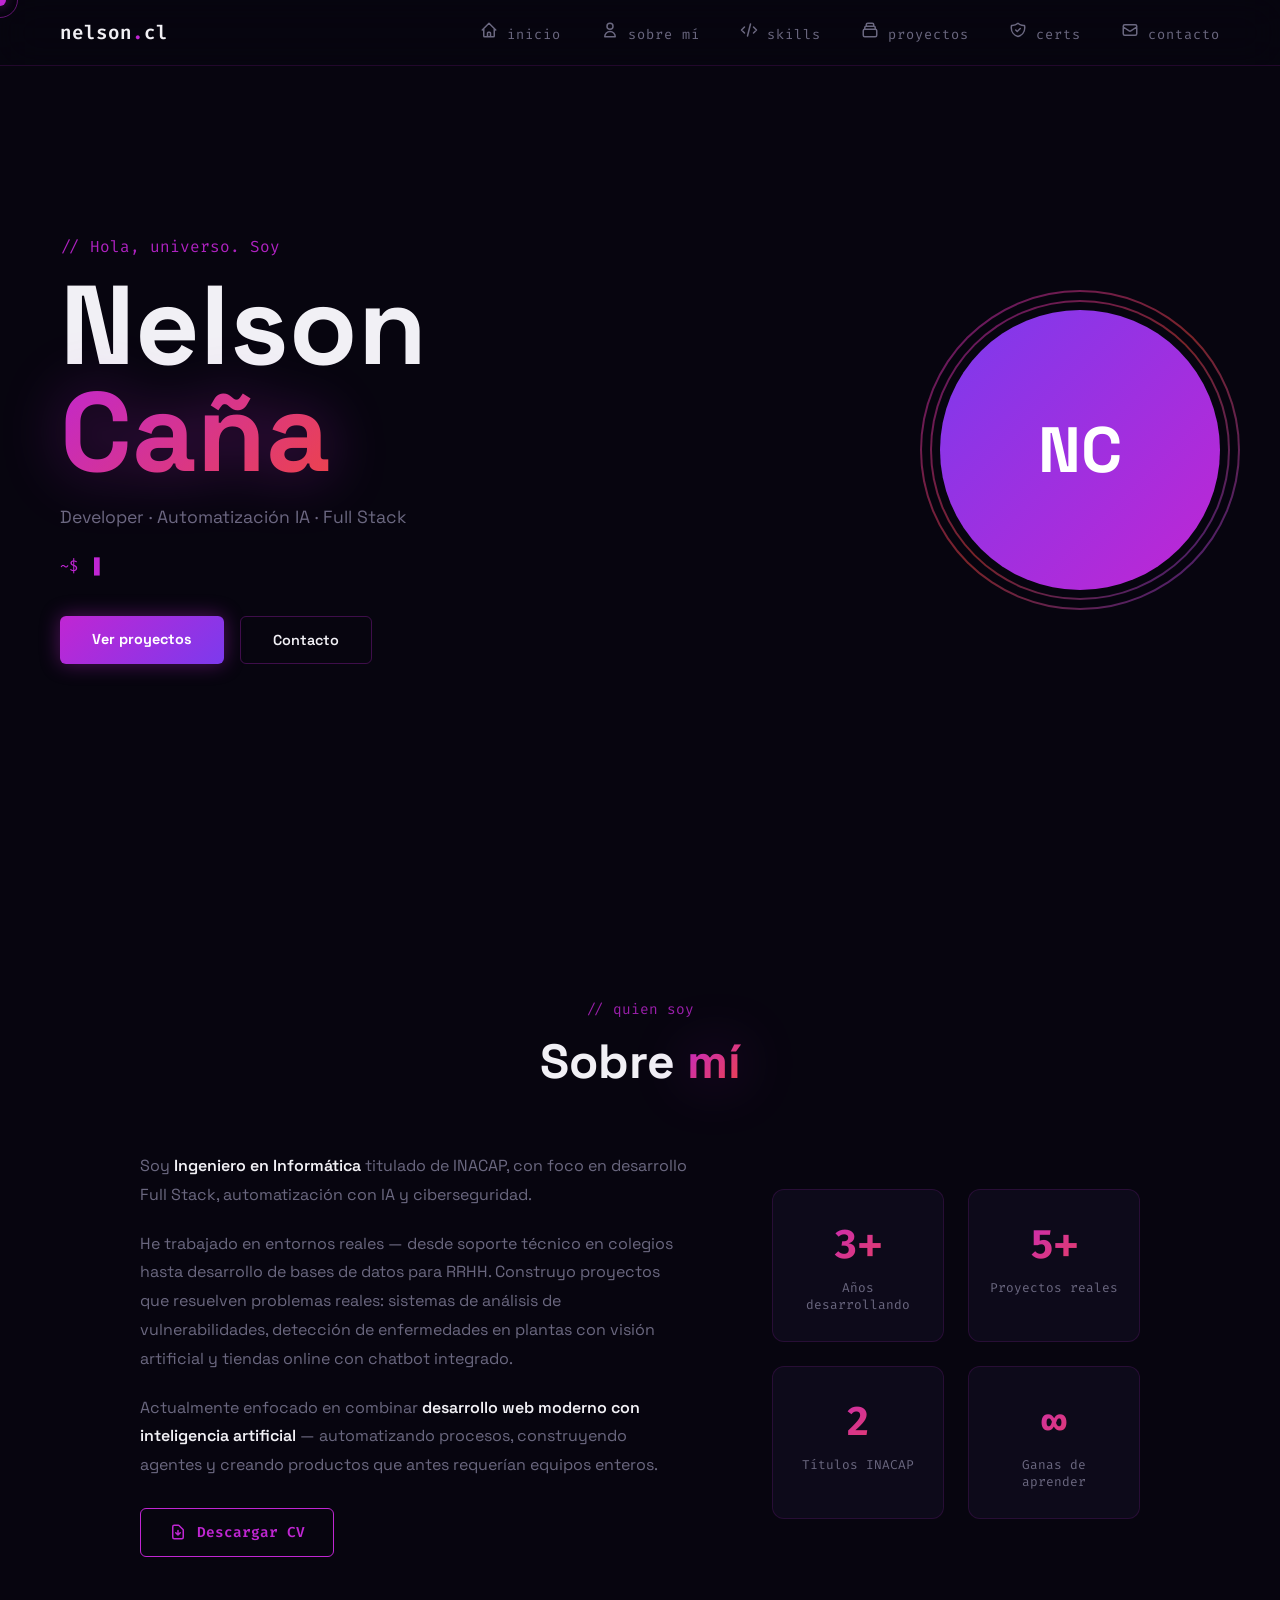
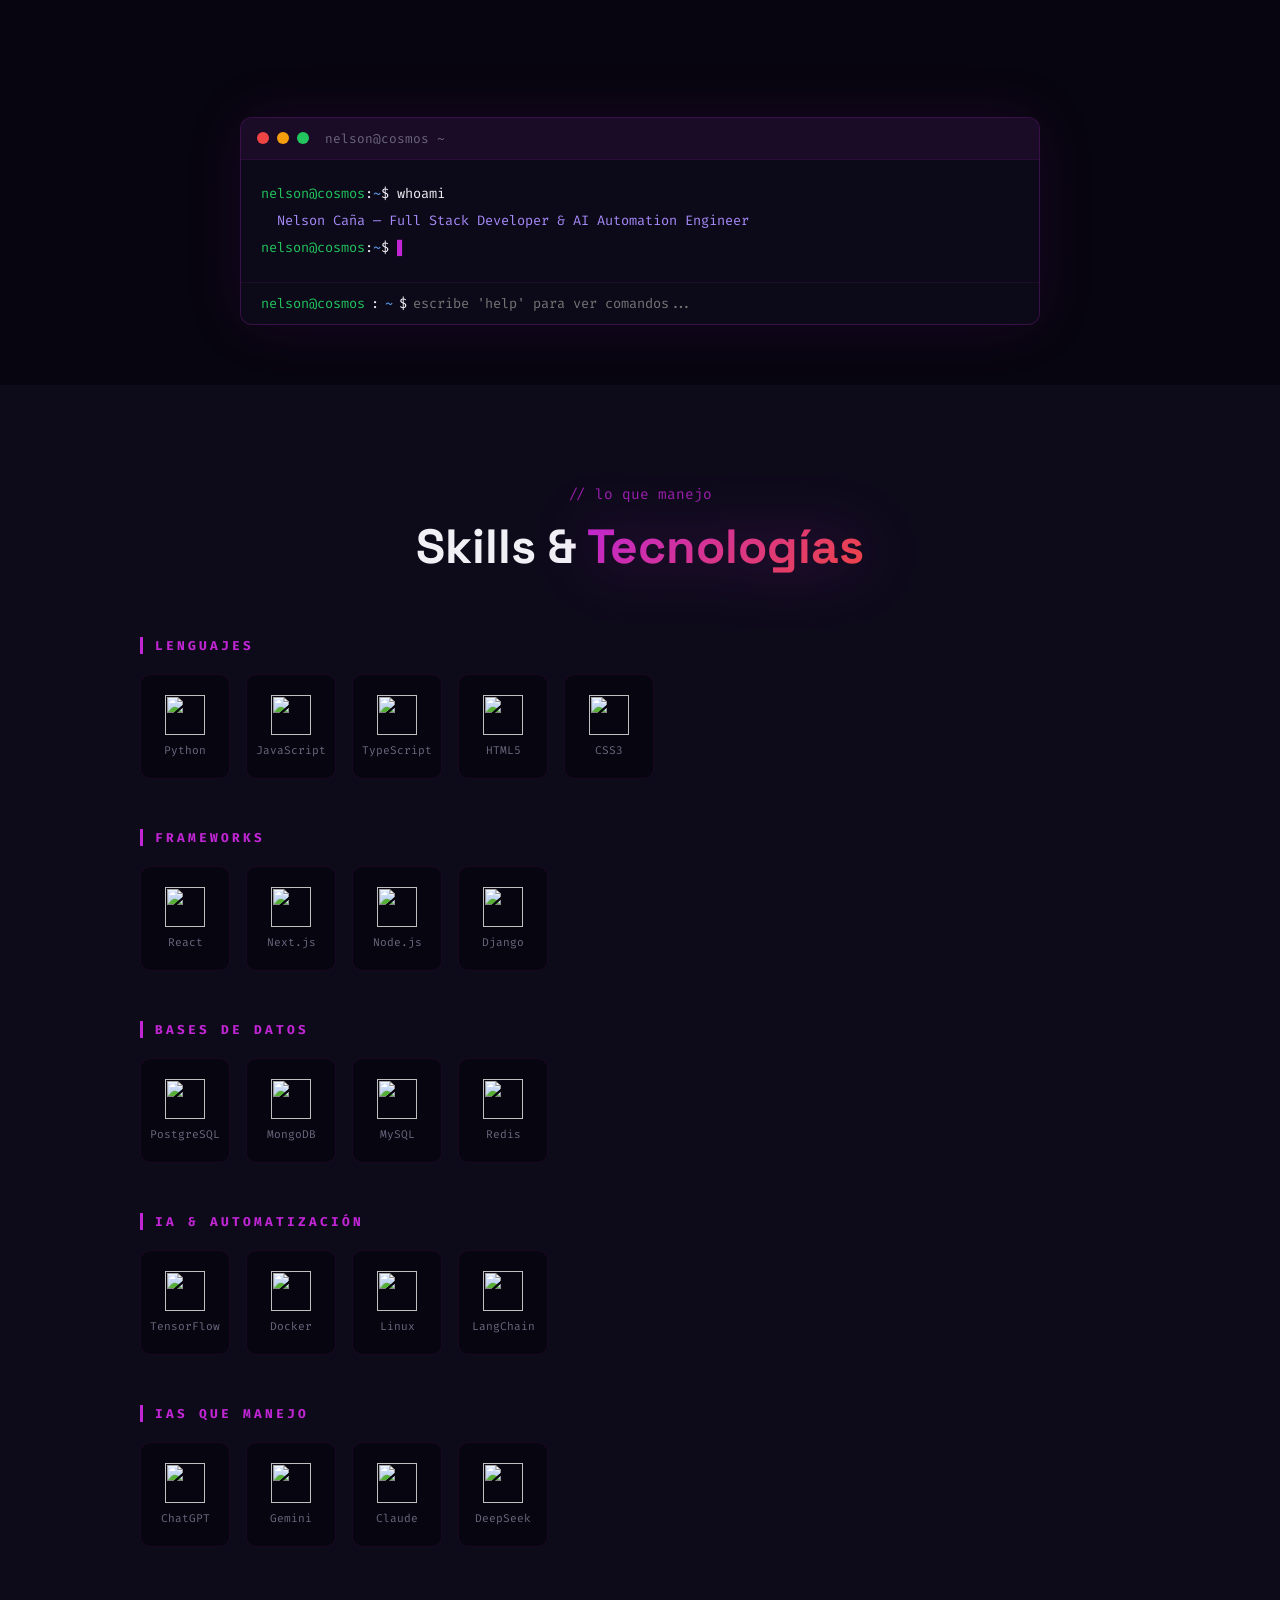
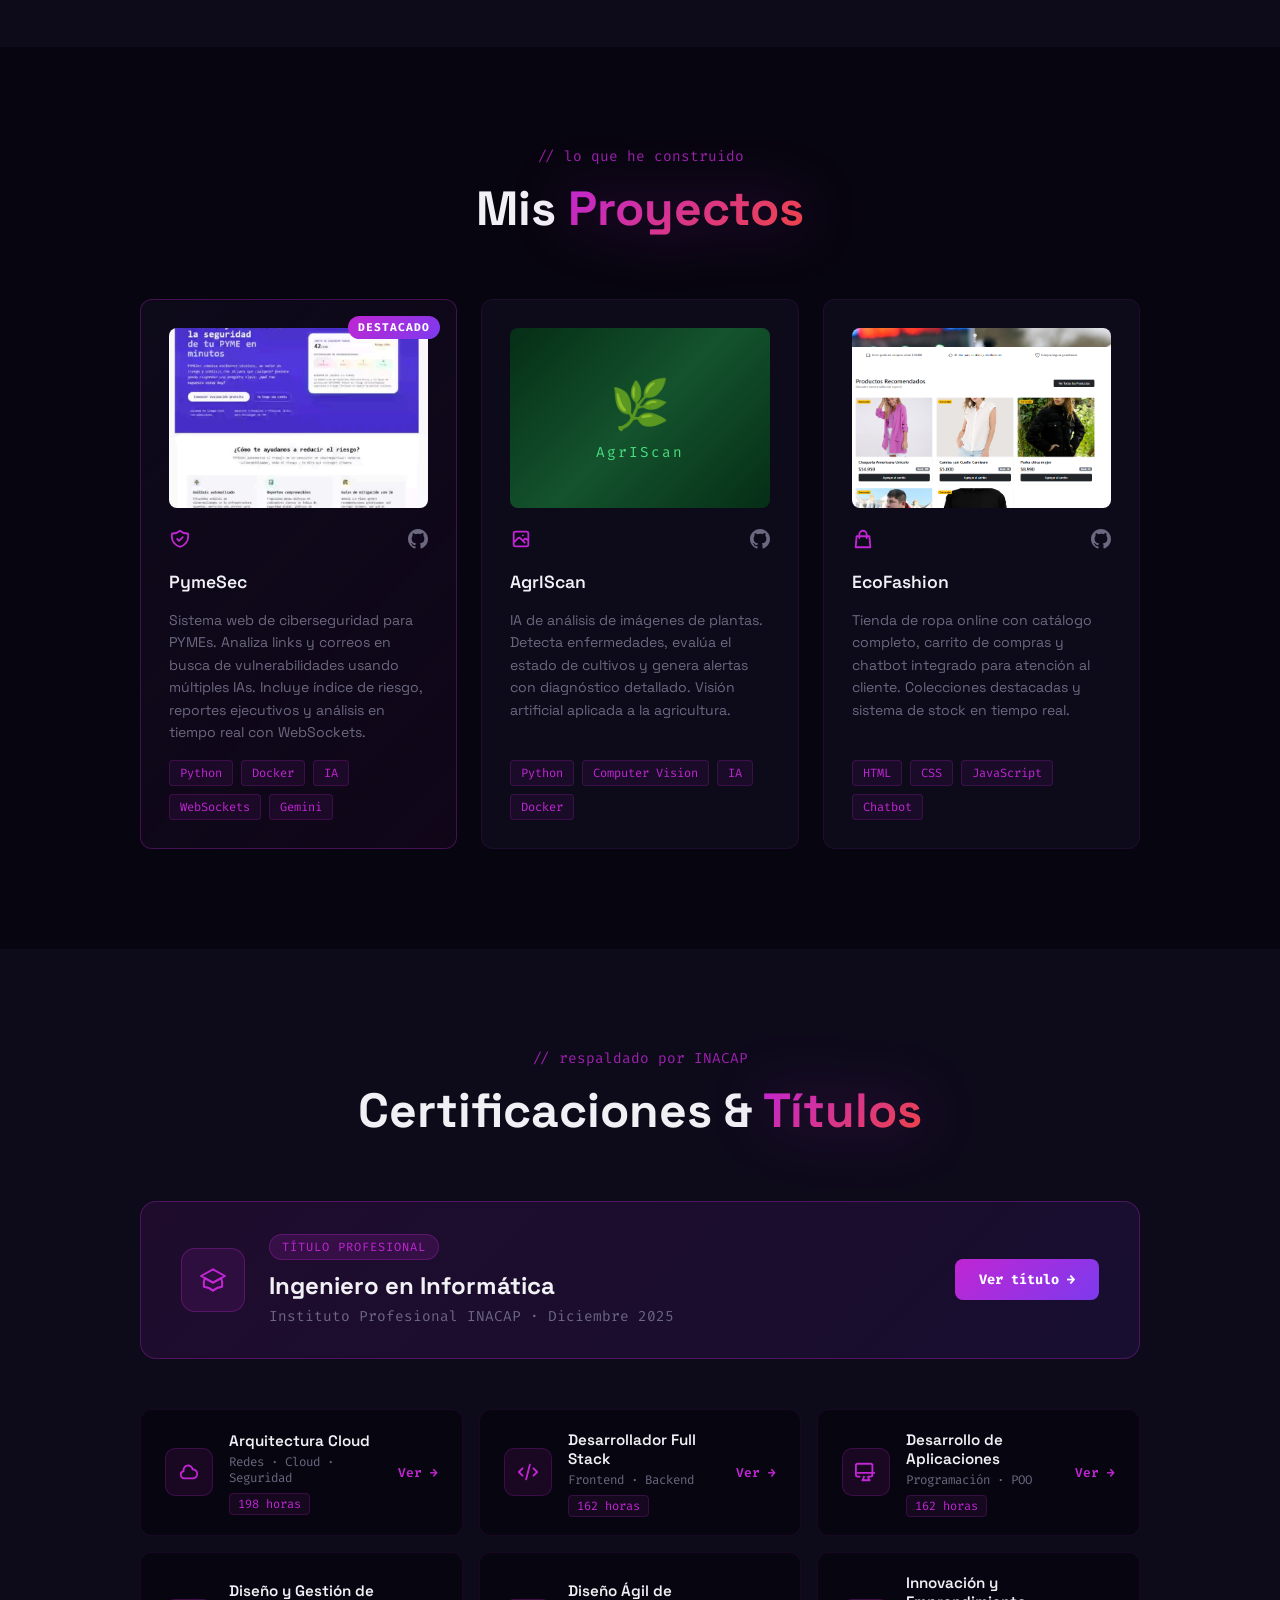
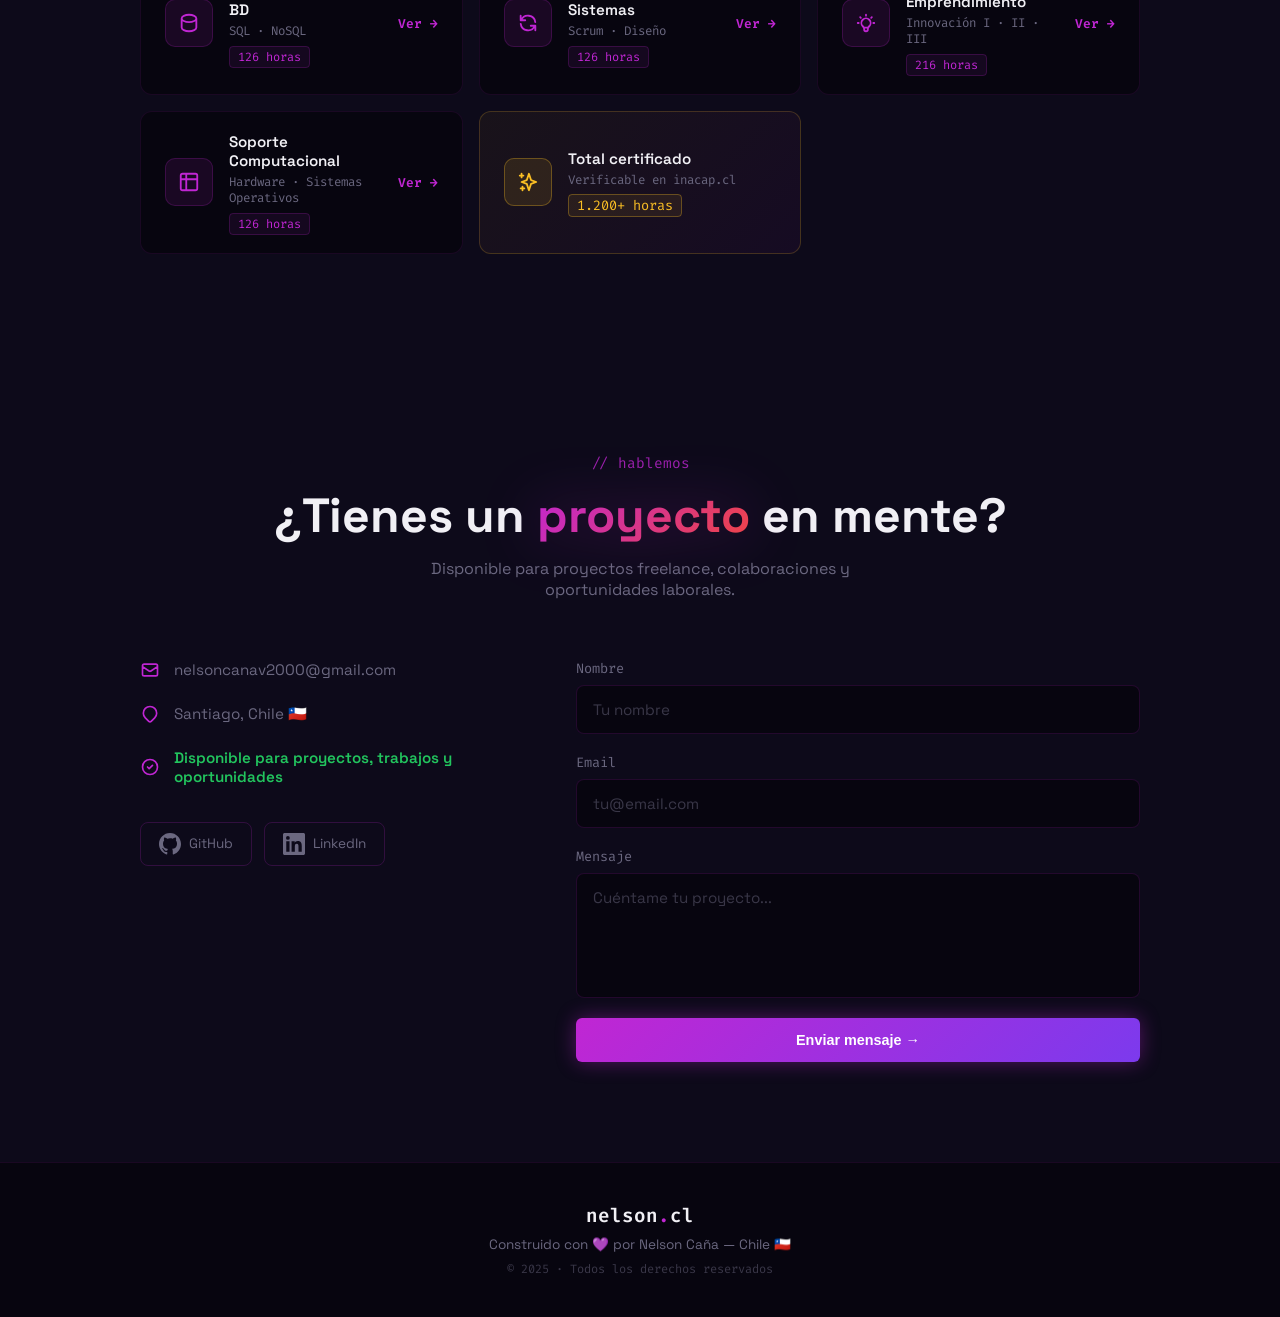
==== commit 46d8a332: "fix completo menu mobile con iconos y animacionPD:cambio total de style.css archivo" ====
--- a/index.html
+++ b/index.html
@@ -20,20 +20,46 @@
   <canvas id="bg-canvas"></canvas>
 
   <!-- NAVBAR -->
-  <nav id="navbar">
+<nav id="navbar">
     <span class="logo">nelson<span class="accent">.</span>cl</span>
-    <ul>
-      <li><a href="#inicio">inicio</a></li>
-      <li><a href="#sobre-mi">sobre mí</a></li>      
-      <li><a href="#skills">skills</a></li>
-      <li><a href="#proyectos">proyectos</a></li>
-      <li><a href="#certificaciones">certs</a></li>
-      <li><a href="#contacto">contacto</a></li>
+    <ul id="nav-links">
+      <li>
+        <a href="#inicio" data-section="inicio">
+          <svg xmlns="http://www.w3.org/2000/svg" width="18" height="18" fill="none" viewBox="0 0 24 24" stroke="currentColor"><path stroke-linecap="round" stroke-linejoin="round" stroke-width="2" d="M3 12l2-2m0 0l7-7 7 7M5 10v10a1 1 0 001 1h3m10-11l2 2m-2-2v10a1 1 0 01-1 1h-3m-6 0a1 1 0 001-1v-4a1 1 0 011-1h2a1 1 0 011 1v4a1 1 0 001 1m-6 0h6"/></svg>
+          <span>inicio</span>
+        </a>
+      </li>
+      <li>
+        <a href="#sobre-mi" data-section="sobre-mi">
+          <svg xmlns="http://www.w3.org/2000/svg" width="18" height="18" fill="none" viewBox="0 0 24 24" stroke="currentColor"><path stroke-linecap="round" stroke-linejoin="round" stroke-width="2" d="M16 7a4 4 0 11-8 0 4 4 0 018 0zM12 14a7 7 0 00-7 7h14a7 7 0 00-7-7z"/></svg>
+          <span>sobre mí</span>
+        </a>
+      </li>
+      <li>
+        <a href="#skills" data-section="skills">
+          <svg xmlns="http://www.w3.org/2000/svg" width="18" height="18" fill="none" viewBox="0 0 24 24" stroke="currentColor"><path stroke-linecap="round" stroke-linejoin="round" stroke-width="2" d="M10 20l4-16m4 4l4 4-4 4M6 16l-4-4 4-4"/></svg>
+          <span>skills</span>
+        </a>
+      </li>
+      <li>
+        <a href="#proyectos" data-section="proyectos">
+          <svg xmlns="http://www.w3.org/2000/svg" width="18" height="18" fill="none" viewBox="0 0 24 24" stroke="currentColor"><path stroke-linecap="round" stroke-linejoin="round" stroke-width="2" d="M19 11H5m14 0a2 2 0 012 2v6a2 2 0 01-2 2H5a2 2 0 01-2-2v-6a2 2 0 012-2m14 0V9a2 2 0 00-2-2M5 11V9a2 2 0 012-2m0 0V5a2 2 0 012-2h6a2 2 0 012 2v2M7 7h10"/></svg>
+          <span>proyectos</span>
+        </a>
+      </li>
+      <li>
+        <a href="#certificaciones" data-section="certificaciones">
+          <svg xmlns="http://www.w3.org/2000/svg" width="18" height="18" fill="none" viewBox="0 0 24 24" stroke="currentColor"><path stroke-linecap="round" stroke-linejoin="round" stroke-width="2" d="M9 12l2 2 4-4m5.618-4.016A11.955 11.955 0 0112 2.944a11.955 11.955 0 01-8.618 3.04A12.02 12.02 0 003 9c0 5.591 3.824 10.29 9 11.622 5.176-1.332 9-6.03 9-11.622 0-1.042-.133-2.052-.382-3.016z"/></svg>
+          <span>certs</span>
+        </a>
+      </li>
+      <li>
+        <a href="#contacto" data-section="contacto">
+          <svg xmlns="http://www.w3.org/2000/svg" width="18" height="18" fill="none" viewBox="0 0 24 24" stroke="currentColor"><path stroke-linecap="round" stroke-linejoin="round" stroke-width="2" d="M3 8l7.89 5.26a2 2 0 002.22 0L21 8M5 19h14a2 2 0 002-2V7a2 2 0 00-2-2H5a2 2 0 00-2 2v10a2 2 0 002 2z"/></svg>
+          <span>contacto</span>
+        </a>
+      </li>
     </ul>
-    <div class="nav-status">
-      <span class="status-dot"></span>
-      <span>disponible</span>
-    </div>
   </nav>
 
   <!-- HERO -->
--- a/style.css
+++ b/style.css
@@ -613,6 +613,33 @@
   color: white;
 }
 
+/* FIX CERTIFICACIONES */
+#certificaciones {
+  padding: 100px 60px !important;
+}
+
+.titulo-principal {
+  display: flex !important;
+  align-items: center !important;
+  gap: 24px !important;
+  padding: 32px 40px !important;
+}
+
+.certs-grid {
+  display: grid !important;
+  grid-template-columns: repeat(auto-fill, minmax(280px, 1fr)) !important;
+  gap: 16px !important;
+  max-width: 1000px !important;
+  margin: 0 auto !important;
+}
+
+.cert-card {
+  display: flex !important;
+  align-items: center !important;
+  gap: 16px !important;
+  padding: 20px 24px !important;
+}
+
 .cert-icon-box {
   width: 48px;
   height: 48px;
@@ -637,4 +664,259 @@
   justify-content: center;
   flex-shrink: 0;
   color: var(--accent);
+}
+
+/* ============================================ */
+/* RESPONSIVE - MÓVIL Y TABLET                   */
+/* ============================================ */
+
+/* Desactivar cursor personalizado en touch */
+@media (hover: none) and (pointer: coarse) {
+  body { cursor: auto; }
+  #cursor, #cursor-follower { display: none; }
+  .skill-item, .proyecto-card, .btn-primary, a { cursor: pointer; }
+}
+
+/* TABLET */
+@media (max-width: 968px) {
+  #navbar {
+    padding: 16px 24px;
+  }
+  #navbar ul#nav-links {
+    display: flex;
+  }
+  .nav-status {
+    font-size: 0.7rem;
+  }
+
+  #inicio {
+    flex-direction: column-reverse;
+    text-align: center;
+    padding: 100px 24px 60px;
+    gap: 40px;
+  }
+  .hero-content {
+    max-width: 100%;
+  }
+  .hero-btns {
+    justify-content: center;
+  }
+  .foto-container {
+    width: 200px;
+    height: 200px;
+  }
+  .foto-perfil, .foto-placeholder {
+    width: 200px;
+    height: 200px;
+  }
+
+  #terminal-section { padding: 40px 24px; }
+
+  #skills, #proyectos, #contacto, #sobre-mi, #certificaciones {
+    padding: 60px 24px;
+  }
+
+  .sobre-container {
+    grid-template-columns: 1fr;
+    gap: 40px;
+  }
+
+  .contacto-container {
+    grid-template-columns: 1fr;
+    gap: 40px;
+  }
+
+  .certs-grid {
+    grid-template-columns: repeat(2, 1fr);
+  }
+
+  .titulo-principal {
+    flex-wrap: wrap;
+  }
+}
+
+/* MÓVIL */
+@media (max-width: 600px) {
+  #navbar {
+    padding: 14px 16px;
+  }
+  .logo {
+    font-size: 1rem;
+  }
+  .nav-status span:last-child {
+    display: none;
+  }
+
+  h1 {
+    font-size: clamp(2.2rem, 12vw, 3.5rem);
+  }
+  .descripcion {
+    font-size: 0.95rem;
+  }
+  .terminal-text {
+    font-size: 0.8rem;
+    flex-wrap: wrap;
+    justify-content: center;
+  }
+  .hero-btns {
+    flex-direction: column;
+    width: 100%;
+  }
+  .btn-primary, .btn-secondary {
+    text-align: center;
+    width: 100%;
+  }
+
+  .foto-container {
+    width: 160px;
+    height: 160px;
+  }
+  .foto-perfil, .foto-placeholder {
+    width: 160px;
+    height: 160px;
+  }
+
+  .terminal-window {
+    margin: 0 -4px;
+  }
+  .terminal-body {
+    font-size: 0.75rem;
+    padding: 16px;
+  }
+  .terminal-input-row {
+    padding: 10px 16px;
+    flex-wrap: wrap;
+  }
+
+  .section-header h2 {
+    font-size: 1.8rem;
+  }
+
+  .skills-grid {
+    justify-content: center;
+  }
+  .skill-item {
+    width: 78px;
+    padding: 14px;
+  }
+  .skill-item img {
+    width: 32px;
+    height: 32px;
+  }
+
+  .proyectos-grid {
+    grid-template-columns: 1fr;
+  }
+
+  .sobre-stats {
+    grid-template-columns: 1fr 1fr;
+    gap: 14px;
+  }
+  .stat-item {
+    padding: 20px 14px;
+  }
+  .stat-numero {
+    font-size: 1.8rem;
+  }
+
+  .titulo-principal {
+    flex-direction: column;
+    text-align: center;
+    padding: 24px;
+  }
+  .cert-ver-btn {
+    width: 100%;
+    text-align: center;
+  }
+
+  .certs-grid {
+    grid-template-columns: 1fr;
+  }
+  .cert-card {
+    flex-wrap: wrap;
+  }
+  .cert-link {
+    width: 100%;
+    text-align: center;
+    margin-top: 8px;
+  }
+
+  .redes-sociales {
+    flex-direction: column;
+  }
+  .red-social {
+    justify-content: center;
+  }
+
+  footer {
+    padding: 30px 16px;
+  }
+}
+
+#hamburger {
+  display: none;
+  flex-direction: column;
+  gap: 5px;
+  background: none;
+  border: none;
+  cursor: pointer;
+  padding: 8px;
+  z-index: 10000;
+  position: relative;
+}
+#hamburger span {
+  width: 24px;
+  height: 2px;
+  background: var(--accent);
+  transition: all 0.3s;
+  display: block;
+}
+#hamburger.active span:nth-child(1) { transform: translateY(7px) rotate(45deg); }
+#hamburger.active span:nth-child(2) { opacity: 0; }
+#hamburger.active span:nth-child(3) { transform: translateY(-7px) rotate(-45deg); }
+
+@media (max-width: 968px) {
+  #hamburger { display: flex; }
+
+  #nav-links {
+    list-style: none;
+    margin: 0;
+    padding: 0;
+  }
+
+  #nav-links {
+    position: fixed;
+    top: 0;
+    left: 0;
+    width: 100%;
+    height: 100vh;
+    background-color: #0d0a1a;
+    background-image: none;
+    flex-direction: column;
+    justify-content: center;
+    align-items: center;
+    gap: 32px;
+    z-index: 9999;
+    opacity: 0;
+    visibility: hidden;
+    transform: translateX(100%);
+    transition: transform 0.4s ease, opacity 0.4s ease, visibility 0.4s;
+  }
+
+  #nav-links.active {
+    opacity: 1;
+    visibility: visible;
+    transform: translateX(0);
+  }
+
+  #nav-links li {
+    list-style: none;
+  }
+
+  #nav-links a {
+    font-size: 1.3rem;
+    color: #f1f0f5;
+  }
+
+  .nav-status { display: none; }
 }
